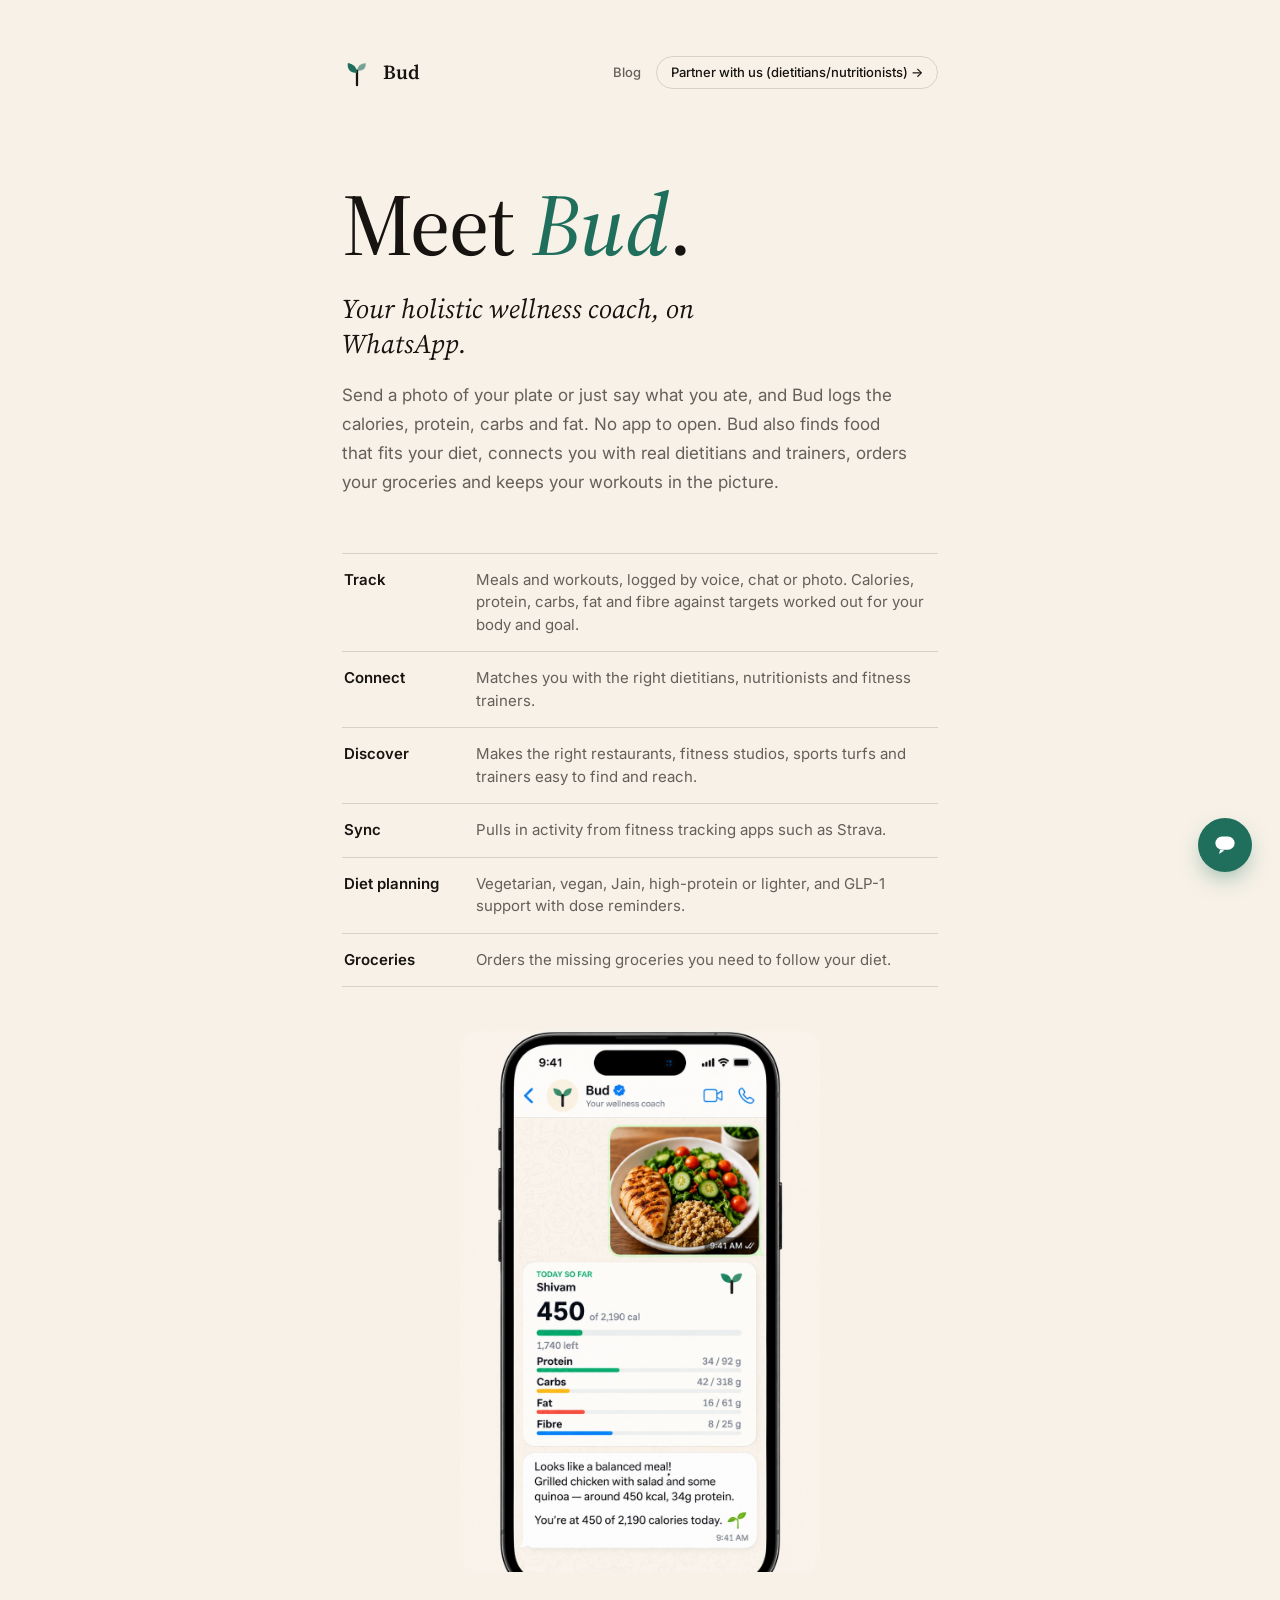
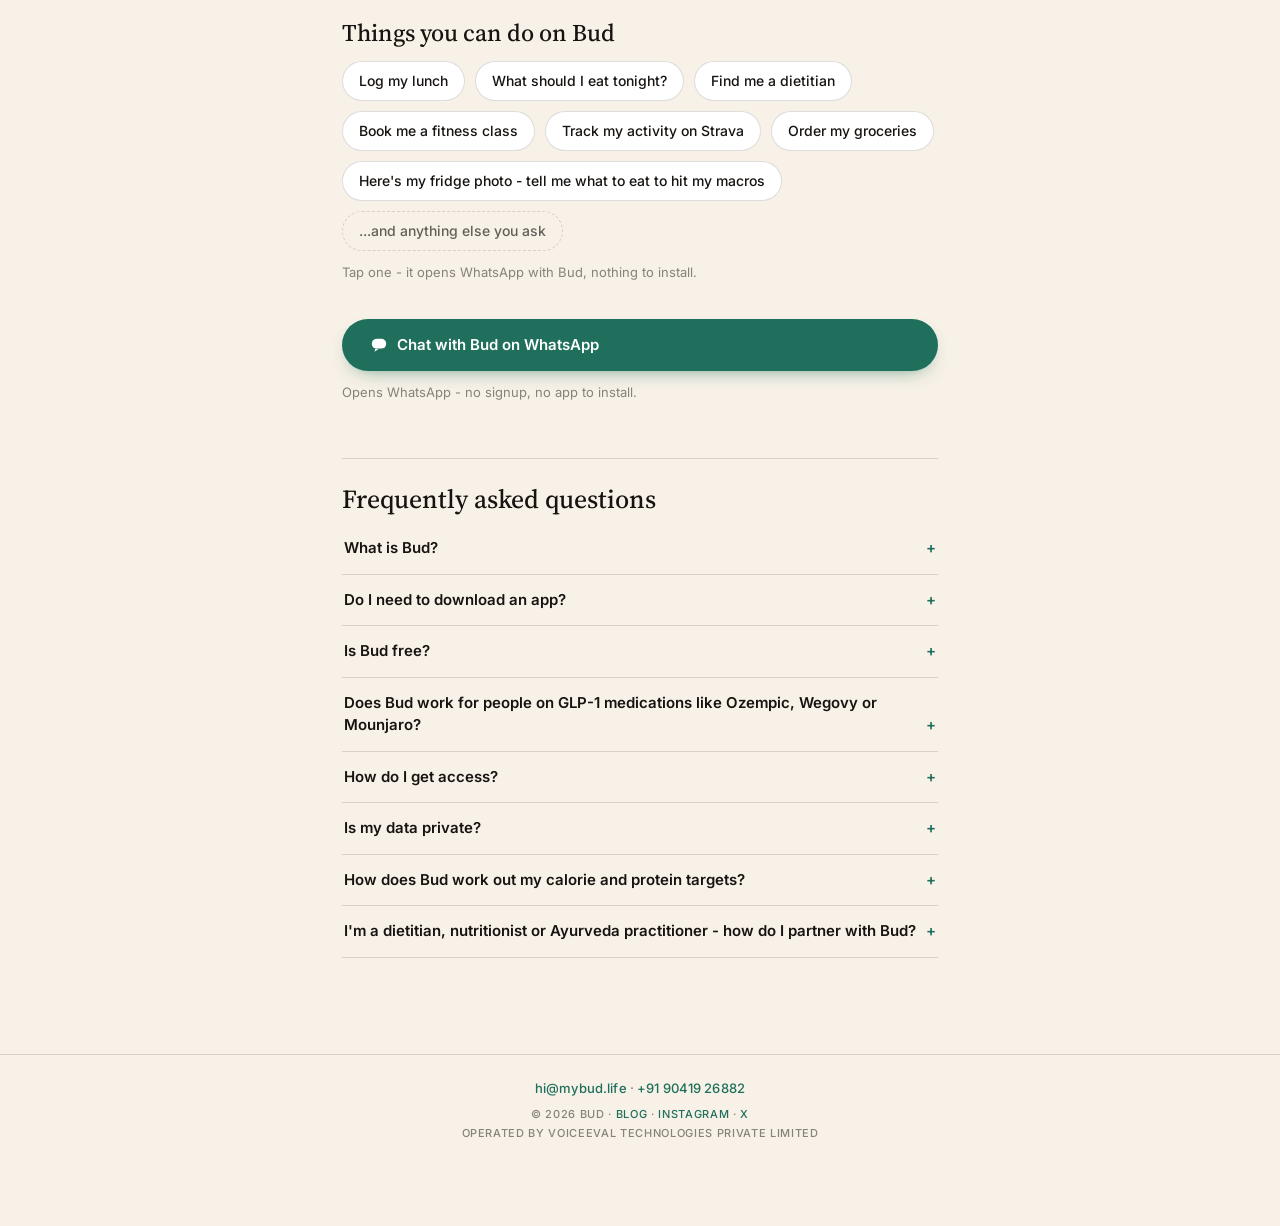
==== index.html @ 35e28332 "page: zoomed chat summary image (portrait, mobile-friendly), X link in footer Co-Authored-By: Claude" ====
<!DOCTYPE html>
<html lang="en">
<head>
<meta charset="UTF-8">
<meta name="viewport" content="width=device-width, initial-scale=1">
<meta name="robots" content="index, follow">
<title>Bud - Your holistic wellness coach on WhatsApp</title>
<meta name="description" content="Bud is a wellness coach on WhatsApp. Log meals and workouts by photo, voice or text, connect with dietitians and trainers, find healthy food and order groceries. No app to open.">
<meta name="keywords" content="nutrition tracking, diet planning, calorie counter, GLP-1, WhatsApp nutrition assistant, meal logging India, Ayurveda nutrition partner">
<link rel="canonical" href="https://mybud.life/">
<meta property="og:title" content="Bud - Your holistic wellness coach on WhatsApp">
<meta property="og:description" content="Track meals and workouts, connect with dietitians and trainers, find healthy food and order groceries - all on WhatsApp. Message Bud to start.">
<meta property="og:url" content="https://mybud.life/">
<meta property="og:site_name" content="Bud">
<meta property="og:type" content="website">
<meta property="og:locale" content="en_IN">
<meta name="twitter:card" content="summary">
<meta name="twitter:title" content="Bud - Your holistic wellness coach on WhatsApp">
<meta name="twitter:description" content="Track meals and workouts, connect with dietitians and trainers, find healthy food and order groceries - all on WhatsApp.">
<meta name="theme-color" content="#f7f1e7">
<link rel="icon" href="/favicon.svg" type="image/svg+xml">
<link rel="apple-touch-icon" href="/favicon.svg">
<link rel="preconnect" href="https://fonts.googleapis.com">
<link rel="preconnect" href="https://fonts.gstatic.com" crossorigin>
<link href="https://fonts.googleapis.com/css2?family=Source+Serif+4:ital,opsz,wght@0,8..60,300..700;1,8..60,300..700&family=Inter:wght@400;500;600&display=swap" rel="stylesheet">
<script type="application/ld+json">
{
  "@context": "https://schema.org",
  "@graph": [
    {
      "@type": "Organization",
      "@id": "https://mybud.life/#organization",
      "name": "Bud",
      "url": "https://mybud.life/",
      "logo": "https://mybud.life/favicon.svg",
      "description": "Bud is a holistic wellness coach on WhatsApp, operated by VoiceEval Technologies Private Limited.",
      "sameAs": ["https://www.instagram.com/mybud.life/", "https://x.com/MyBudLife"]
    },
    {
      "@type": "WebSite",
      "@id": "https://mybud.life/#website",
      "url": "https://mybud.life/",
      "name": "Bud",
      "description": "Bud is a wellness coach on WhatsApp. It tracks meals and workouts, connects you with dietitians and trainers, finds healthy food and orders groceries. No app to open.",
      "publisher": { "@id": "https://mybud.life/#organization" },
      "inLanguage": "en-IN"
    },
    {
      "@type": "Service",
      "name": "Bud nutrition tracking on WhatsApp",
      "provider": { "@id": "https://mybud.life/#organization" },
      "serviceType": "Nutrition tracking and diet planning",
      "areaServed": "IN",
      "availableChannel": {
        "@type": "ServiceChannel",
        "serviceUrl": "https://mybud.life/",
        "name": "WhatsApp"
      },
      "description": "Photo or text meal logging with calorie and protein tracking, diet-aware food suggestions, and GLP-1 program support, delivered entirely over WhatsApp."
    },
    {
      "@type": "FAQPage",
      "@id": "https://mybud.life/#faq",
      "mainEntity": [
        {
          "@type": "Question",
          "name": "What is Bud?",
          "acceptedAnswer": {
            "@type": "Answer",
            "text": "Bud is a holistic wellness coach you use entirely inside WhatsApp - no app to download. Send a photo of a meal or just say what you ate, and Bud logs the calories and protein, matches you with dietitians, nutritionists and fitness trainers, finds healthy food and fitness options near you, syncs your activity from Strava, and orders the groceries you need. It supports GLP-1 programs too."
          }
        },
        {
          "@type": "Question",
          "name": "Do I need to download an app?",
          "acceptedAnswer": {
            "@type": "Answer",
            "text": "No. Bud works entirely over WhatsApp - just message the number and that's it."
          }
        },
        {
          "@type": "Question",
          "name": "Is Bud free?",
          "acceptedAnswer": {
            "@type": "Answer",
            "text": "Bud is free to start with. Some features are part of Bud Plus, a paid monthly plan - Bud tells you the price in the chat before you pay anything, and you can cancel anytime."
          }
        },
        {
          "@type": "Question",
          "name": "Does Bud work for people on GLP-1 medications like Ozempic, Wegovy or Mounjaro?",
          "acceptedAnswer": {
            "@type": "Answer",
            "text": "Yes. Bud sizes food suggestions for a smaller appetite and can remind you when your next dose is due. It's not medical advice - talk to your doctor about your treatment."
          }
        },
        {
          "@type": "Question",
          "name": "How do I get access?",
          "acceptedAnswer": {
            "@type": "Answer",
            "text": "Just message Bud on WhatsApp - tap the button on this page, or go to wa.me/15672352765, and say hi. No signup needed."
          }
        },
        {
          "@type": "Question",
          "name": "Is my data private?",
          "acceptedAnswer": {
            "@type": "Answer",
            "text": "Yes - see our Privacy Policy at https://mybud.life/privacy for exactly what Bud collects, how it's used, and how to delete it at any time."
          }
        },
        {
          "@type": "Question",
          "name": "How does Bud work out my calorie and protein targets?",
          "acceptedAnswer": {
            "@type": "Answer",
            "text": "From your age, sex, height, weight, how active you are and your goal, using ICMR-NIN's 2020 method for Indians and WHO's limits for fat and fibre. The full method, every source and a calculator are at https://mybud.life/blog/calorie-calculator."
          }
        },
        {
          "@type": "Question",
          "name": "I'm a dietitian, nutritionist or Ayurveda practitioner - how do I partner with Bud?",
          "acceptedAnswer": {
            "@type": "Answer",
            "text": "Tap \"Partner with us\" at the top of this page and leave your email - we'll be in touch."
          }
        }
      ]
    }
  ]
}
</script>
<style>
  :root {
    --paper: #f7f1e7;
    --ink: #171310;
    --muted: rgba(23, 19, 16, 0.66);
    --faint: rgba(23, 19, 16, 0.5);
    --line: rgba(23, 19, 16, 0.14);
    --accent: #1f6f5c;
    --cream: #ece4d6;
  }

  * { box-sizing: border-box; }
  html { scroll-behavior: smooth; }
  body {
    margin: 0;
    min-height: 100vh;
    background: var(--paper);
    color: var(--ink);
    font-family: "Source Serif 4", Georgia, serif;
    -webkit-font-smoothing: antialiased;
    display: flex;
    flex-direction: column;
  }
  a { color: inherit; }

  .wrap {
    width: 100%;
    max-width: 660px;
    margin: 0 auto;
    padding: clamp(28px, 6vw, 56px) clamp(24px, 5vw, 32px);
    flex: 1;
    display: flex;
    flex-direction: column;
  }

  .top {
    display: flex;
    align-items: center;
    flex-wrap: wrap;
    gap: 11px;
    padding-bottom: clamp(44px, 10vw, 92px);
  }
  .mark { width: 30px; height: 30px; flex: 0 0 auto; }
  .brand { font-size: 20px; font-weight: 600; letter-spacing: 0.01em; }
  .top-partner {
    margin-left: auto;
    min-height: 0;
    padding: 7px 14px;
    border: 1px solid var(--line);
    border-radius: 100px;
    background: transparent;
    color: var(--ink);
    text-decoration: none;
    font: 500 13px/1.3 Inter, system-ui, sans-serif;
    white-space: nowrap;
    box-shadow: none;
    cursor: pointer;
  }
  .top-partner:hover { border-color: var(--accent); color: var(--accent); }
  .top-link {
    margin-left: auto;
    color: var(--muted);
    text-decoration: none;
    font: 500 13px/1.3 Inter, system-ui, sans-serif;
    white-space: nowrap;
  }
  .top-link:hover { color: var(--accent); }
  .top-link + .top-partner { margin-left: 4px; }

  h1 {
    margin: 0;
    font-size: clamp(52px, 11vw, 88px);
    line-height: 0.98;
    font-weight: 500;
    letter-spacing: -0.01em;
  }
  h1 em { color: var(--accent); font-style: italic; }

  .lead {
    max-width: 34ch;
    margin: 24px 0 0;
    font-size: clamp(21px, 3.4vw, 27px);
    line-height: 1.3;
    font-style: italic;
  }
  .copy {
    max-width: 52ch;
    margin: 20px 0 0;
    color: var(--muted);
    font: 400 17px/1.7 Inter, system-ui, sans-serif;
  }

  .rows {
    margin: clamp(38px, 7vw, 56px) 0 0;
    border-top: 1px solid var(--line);
  }
  .row {
    display: flex;
    gap: 16px;
    padding: 15px 2px;
    border-bottom: 1px solid var(--line);
    font: 400 15px/1.5 Inter, system-ui, sans-serif;
  }
  .row b { flex: 0 0 116px; font-weight: 600; }
  .row span { color: var(--muted); }

  form {
    margin: clamp(38px, 7vw, 52px) 0 0;
    display: flex;
    gap: 10px;
    flex-wrap: wrap;
  }
  input[type="email"] {
    flex: 1;
    min-width: 220px;
    min-height: 48px;
    padding: 12px 16px;
    border: 1px solid var(--line);
    border-radius: 6px;
    background: #fff;
    color: var(--ink);
    font: 400 15px/1 Inter, system-ui, sans-serif;
  }
  input[type="email"]:focus { outline: 2px solid var(--accent); outline-offset: 1px; }
  button {
    min-height: 48px;
    padding: 12px 22px;
    border: 0;
    border-radius: 6px;
    background: var(--accent);
    color: #fff;
    font: 600 15px/1 Inter, system-ui, sans-serif;
    cursor: pointer;
    box-shadow: 0 8px 20px -12px rgba(31, 111, 92, 0.85);
  }
  .ok {
    margin: clamp(38px, 7vw, 52px) 0 0;
    padding: 16px 18px;
    border: 1px solid var(--accent);
    border-radius: 6px;
    color: var(--accent);
    font: 500 15px/1.5 Inter, system-ui, sans-serif;
  }
  .error {
    margin: 14px 0 0;
    color: var(--faint);
    font: 400 13px/1.5 Inter, system-ui, sans-serif;
  }
  [hidden] { display: none !important; }

  .preview {
    margin: clamp(32px, 6vw, 44px) 0 0;
    display: flex;
    flex-direction: column;
    gap: 8px;
  }
  .bubble {
    max-width: 78%;
    padding: 10px 14px;
    border-radius: 16px;
    font: 400 14px/1.5 Inter, system-ui, sans-serif;
  }
  .bubble-me {
    align-self: flex-end;
    background: var(--accent);
    color: #fff;
    border-bottom-right-radius: 4px;
  }
  .bubble-bud {
    align-self: flex-start;
    background: var(--cream);
    color: var(--ink);
    border-bottom-left-radius: 4px;
  }

  .showcase { margin: clamp(32px, 6vw, 44px) 0 0; }
  .showcase img {
    display: block;
    width: 100%;
    max-width: 360px;
    height: auto;
    margin: 0 auto;
    border-radius: 16px;
  }
  .try { margin: clamp(32px, 6vw, 44px) 0 0; }
  .try h2 { margin: 0 0 12px; font-size: clamp(20px, 4vw, 24px); font-weight: 500; }
  .pills { display: flex; flex-wrap: wrap; gap: 10px; }
  .pill {
    display: inline-block;
    padding: 10px 16px;
    border: 1px solid var(--line);
    border-radius: 100px;
    background: #fff;
    color: var(--ink);
    text-decoration: none;
    font: 500 14px/1.3 Inter, system-ui, sans-serif;
  }
  .pill-more { background: transparent; border-style: dashed; color: var(--muted); }
  .pill:hover { border-color: var(--accent); color: var(--accent); }
  .try .hint { margin-top: 12px; }

  .cta {
    display: inline-flex;
    align-items: center;
    gap: 9px;
    margin: clamp(28px, 5vw, 36px) 0 0;
    min-height: 52px;
    padding: 14px 28px;
    border-radius: 100px;
    background: var(--accent);
    color: #fff;
    font: 600 15px/1.2 Inter, system-ui, sans-serif;
    text-decoration: none;
    box-shadow: 0 8px 20px -12px rgba(31, 111, 92, 0.85);
  }
  .cta-icon { width: 18px; height: 18px; flex: 0 0 auto; }
  .cta:hover { opacity: 0.92; }
  .hint {
    margin: 12px 0 0;
    color: var(--faint);
    font: 400 13px/1.5 Inter, system-ui, sans-serif;
  }

  .float-cta {
    position: fixed;
    right: clamp(16px, 4vw, 28px);
    bottom: clamp(16px, 4vw, 28px);
    width: 54px;
    height: 54px;
    display: flex;
    align-items: center;
    justify-content: center;
    border-radius: 50%;
    background: var(--accent);
    color: #fff;
    box-shadow: 0 10px 24px -8px rgba(31, 111, 92, 0.6);
    z-index: 10;
  }
  .float-cta svg { width: 24px; height: 24px; }
  .float-cta:hover { opacity: 0.92; }

  #partner-dialog {
    position: relative;
    width: calc(100% - 48px);
    max-width: 420px;
    margin: auto;
    border: none;
    border-radius: 10px;
    padding: 28px;
    background: var(--paper);
    color: var(--ink);
    box-shadow: 0 24px 60px -16px rgba(23, 19, 16, 0.35);
  }
  #partner-dialog::backdrop { background: rgba(23, 19, 16, 0.45); }
  #partner-dialog h2 {
    margin: 0 0 8px;
    font-size: clamp(22px, 5vw, 26px);
    font-weight: 500;
  }
  #partner-dialog p {
    margin: 0;
    color: var(--muted);
    font: 400 14px/1.6 Inter, system-ui, sans-serif;
  }
  #partner-dialog form { margin-top: 16px; }
  #partner-dialog .ok, #partner-dialog .error { margin-top: 14px; }
  .dialog-close {
    position: absolute;
    top: 14px;
    right: 14px;
    width: 28px;
    height: 28px;
    min-height: 0;
    padding: 0;
    border: none;
    background: transparent;
    box-shadow: none;
    color: var(--faint);
    font: 400 20px/1 Inter, system-ui, sans-serif;
    cursor: pointer;
  }
  .dialog-close:hover { color: var(--ink); }

  .faq {
    margin: clamp(38px, 7vw, 56px) 0 0;
    padding-top: 22px;
    border-top: 1px solid var(--line);
  }
  .faq h2 {
    margin: 0 0 6px;
    font-size: clamp(22px, 4vw, 26px);
    font-weight: 500;
  }
  .faq details {
    border-bottom: 1px solid var(--line);
    padding: 14px 2px;
  }
  .faq summary {
    cursor: pointer;
    font: 600 15px/1.5 Inter, system-ui, sans-serif;
    list-style: none;
  }
  .faq summary::-webkit-details-marker { display: none; }
  .faq summary::after { content: '+'; float: right; color: var(--accent); font-weight: 600; }
  .faq details[open] summary::after { content: '−'; }
  .faq p {
    margin: 10px 0 0;
    color: var(--muted);
    font: 400 15px/1.6 Inter, system-ui, sans-serif;
  }
  .faq a { color: var(--accent); font-weight: 600; text-decoration: none; }
  .faq a:hover { text-decoration: underline; }

  .spacer { flex: 1; min-height: 40px; }

  footer {
    border-top: 1px solid var(--line);
    padding: 22px clamp(24px, 5vw, 32px) 84px;
    color: var(--faint);
    font: 500 11px/1.7 Inter, system-ui, sans-serif;
    letter-spacing: 0.06em;
    text-transform: uppercase;
    text-align: center;
  }
  footer a { text-decoration: none; color: var(--accent); }
  footer .contact { text-transform: none; letter-spacing: 0.01em; font-size: 13px; margin-bottom: 6px; }
</style>
</head>
<body>
  <div class="wrap">
    <div class="top">
      <svg class="mark" viewBox="0 0 32 32" fill="none" xmlns="http://www.w3.org/2000/svg" role="img" aria-label="Bud">
        <path d="M16 30V14.5" stroke="#171310" stroke-width="2.4" stroke-linecap="round"/>
        <path d="M16 17c0-5.6-3.4-9.7-9.8-10.6C5.3 13 8.5 17 16 17Z" fill="#1f6f5c"/>
        <path d="M16 14.6c.6-4.7 3.8-8 9.4-8C25.4 13 22.1 14.6 16 14.6Z" fill="#1f6f5c" fill-opacity="0.6"/>
      </svg>
      <span class="brand">Bud</span>
      <a class="top-link" href="/blog">Blog</a>
      <button type="button" class="top-partner" id="partner-open">Partner with us (dietitians/nutritionists) →</button>
    </div>

    <h1>Meet <em>Bud</em>.</h1>
    <p class="lead">Your holistic wellness coach, on WhatsApp.</p>
    <p class="copy">
      Send a photo of your plate or just say what you ate, and Bud logs the calories,
      protein, carbs and fat. No app to open. Bud also finds food that fits your diet,
      connects you with real dietitians and trainers, orders your groceries and keeps
      your workouts in the picture.
    </p>

    <div class="rows">
      <div class="row"><b>Track</b><span>Meals and workouts, logged by voice, chat or photo. Calories, protein, carbs, fat and fibre against targets worked out for your body and goal.</span></div>
      <div class="row"><b>Connect</b><span>Matches you with the right dietitians, nutritionists and fitness trainers.</span></div>
      <div class="row"><b>Discover</b><span>Makes the right restaurants, fitness studios, sports turfs and trainers easy to find and reach.</span></div>
      <div class="row"><b>Sync</b><span>Pulls in activity from fitness tracking apps such as Strava.</span></div>
      <div class="row"><b>Diet planning</b><span>Vegetarian, vegan, Jain, high-protein or lighter, and GLP-1 support with dose reminders.</span></div>
      <div class="row"><b>Groceries</b><span>Orders the missing groceries you need to follow your diet.</span></div>
    </div>

    <div class="showcase">
      <img src="/img/bud-chat-summary.jpg" width="853" height="1280" alt="WhatsApp chat with Bud, your wellness coach: a photo of a grilled chicken salad is logged and a card shows today's calories, protein, carbs, fat and fibre" loading="lazy">
    </div>

    <div class="try">
      <h2>Things you can do on Bud</h2>
      <div class="pills">
        <a class="pill" href="https://wa.me/+15672352765?text=hi">Log my lunch</a>
        <a class="pill" href="https://wa.me/+15672352765?text=hi">What should I eat tonight?</a>
        <a class="pill" href="https://wa.me/+15672352765?text=hi">Find me a dietitian</a>
        <a class="pill" href="https://wa.me/+15672352765?text=hi">Book me a fitness class</a>
        <a class="pill" href="https://wa.me/+15672352765?text=hi">Track my activity on Strava</a>
        <a class="pill" href="https://wa.me/+15672352765?text=hi">Order my groceries</a>
        <a class="pill" href="https://wa.me/+15672352765?text=hi">Here's my fridge photo - tell me what to eat to hit my macros</a>
        <span class="pill pill-more">...and anything else you ask</span>
      </div>
      <p class="hint">Tap one - it opens WhatsApp with Bud, nothing to install.</p>
    </div>

    <a class="cta" href="https://wa.me/+15672352765?text=hi">
      <svg class="cta-icon" viewBox="0 0 20 20" fill="currentColor" xmlns="http://www.w3.org/2000/svg" aria-hidden="true">
        <rect x="2" y="3" width="16" height="11" rx="5.5"/>
        <path d="M6 14 L5 17.5 L9.5 14.5 Z"/>
      </svg>
      Chat with Bud on WhatsApp
    </a>
    <p class="hint">Opens WhatsApp - no signup, no app to install.</p>

    <div class="faq">
      <h2>Frequently asked questions</h2>
      <details>
        <summary>What is Bud?</summary>
        <p>Bud is a holistic wellness coach you use entirely inside WhatsApp - no app to download. Send a photo of a meal or just say what you ate, and Bud logs the calories and protein, matches you with dietitians, nutritionists and fitness trainers, finds healthy food and fitness options near you, syncs your activity from Strava, and orders the groceries you need. It supports GLP-1 programs too.</p>
      </details>
      <details>
        <summary>Do I need to download an app?</summary>
        <p>No. Bud works entirely over WhatsApp - just message the number and that's it.</p>
      </details>
      <details>
        <summary>Is Bud free?</summary>
        <p>Bud is free to start with. Some features are part of Bud Plus, a paid monthly plan - Bud tells you the price in the chat before you pay anything, and you can cancel anytime.</p>
      </details>
      <details>
        <summary>Does Bud work for people on GLP-1 medications like Ozempic, Wegovy or Mounjaro?</summary>
        <p>Yes. Bud sizes food suggestions for a smaller appetite and can remind you when your next dose is due. It's not medical advice - talk to your doctor about your treatment.</p>
      </details>
      <details>
        <summary>How do I get access?</summary>
        <p>Just message Bud on WhatsApp - tap the button on this page, or go to wa.me/15672352765, and say hi. No signup needed.</p>
      </details>
      <details>
        <summary>Is my data private?</summary>
        <p>Yes - see our <a href="/privacy">Privacy Policy</a> for exactly what Bud collects, how it's used, and how to delete it at any time.</p>
      </details>
      <details>
        <summary>How does Bud work out my calorie and protein targets?</summary>
        <p>From your age, sex, height, weight, how active you are and your goal, using ICMR-NIN's 2020 method for Indians and WHO's limits for fat and fibre. The <a href="/blog/calorie-calculator">full method, every source and a calculator</a> are on our blog.</p>
      </details>
      <details>
        <summary>I'm a dietitian, nutritionist or Ayurveda practitioner - how do I partner with Bud?</summary>
        <p>Tap "Partner with us" at the top of this page and leave your email - we'll be in touch.</p>
      </details>
    </div>

    <div class="spacer"></div>
  </div>

  <dialog id="partner-dialog">
    <button type="button" class="dialog-close" aria-label="Close">×</button>
    <h2>Partner with Bud</h2>
    <p>Dietitians, nutritionists and Ayurveda practitioners - leave your email and we'll be in touch.</p>
    <form id="partner-form" novalidate>
      <input type="email" id="partner-email" name="email" required autocomplete="email" placeholder="you@example.com" aria-label="Email address">
      <button type="submit">Show interest</button>
    </form>
    <div class="ok" id="partner-ok" hidden>Thank you for showing interest - we'll be in touch.</div>
    <p class="error" id="partner-error" hidden>Something went wrong - try again in a moment.</p>
  </dialog>

  <a class="float-cta" href="https://wa.me/+15672352765?text=hi" aria-label="Chat with Bud on WhatsApp">
    <svg viewBox="0 0 20 20" fill="currentColor" xmlns="http://www.w3.org/2000/svg" aria-hidden="true">
      <rect x="2" y="3" width="16" height="11" rx="5.5"/>
      <path d="M6 14 L5 17.5 L9.5 14.5 Z"/>
    </svg>
  </a>

  <footer>
    <div class="contact"><a href="mailto:hi@mybud.life">hi@mybud.life</a> · <a href="tel:+919041926882">+91 90419 26882</a></div>
    <div>© 2026 Bud · <a href="/blog">Blog</a> · <a href="https://www.instagram.com/mybud.life/">Instagram</a> · <a href="https://x.com/MyBudLife">X</a></div>
    <div>Operated by VoiceEval Technologies Private Limited</div>
  </footer>

<script>
  function wireEmailForm(formId, okId, errorId, endpoint) {
    var form = document.getElementById(formId);
    var email = form.querySelector('input[type="email"]');
    var button = form.querySelector('button');
    var ok = document.getElementById(okId);
    var error = document.getElementById(errorId);
    var sending = 'Sending…';
    var idle = button.textContent;

    form.addEventListener('submit', function (ev) {
      ev.preventDefault();
      if (!email.checkValidity()) { email.reportValidity(); return; }
      error.hidden = true;
      button.disabled = true;
      button.textContent = sending;
      fetch(endpoint, {
        method: 'POST',
        headers: { 'Content-Type': 'application/json' },
        body: JSON.stringify({ email: email.value })
      }).then(function (res) {
        if (!res.ok) throw new Error('request failed');
        form.hidden = true;
        ok.hidden = false;
      }).catch(function () {
        button.disabled = false;
        button.textContent = idle;
        error.hidden = false;
      });
    });
  }

  wireEmailForm('partner-form', 'partner-ok', 'partner-error', 'https://api.mybud.life/partner-interest');

  (function () {
    var dialog = document.getElementById('partner-dialog');
    var form = document.getElementById('partner-form');
    var button = form.querySelector('button');
    var idleLabel = button.textContent;
    document.getElementById('partner-open').addEventListener('click', function () {
      form.hidden = false;
      document.getElementById('partner-ok').hidden = true;
      document.getElementById('partner-error').hidden = true;
      button.disabled = false;
      button.textContent = idleLabel;
      form.reset();
      dialog.showModal();
    });
    dialog.querySelector('.dialog-close').addEventListener('click', function () {
      dialog.close();
    });
    dialog.addEventListener('click', function (ev) {
      if (ev.target === dialog) dialog.close();
    });
  })();
</script>
</body>
</html>
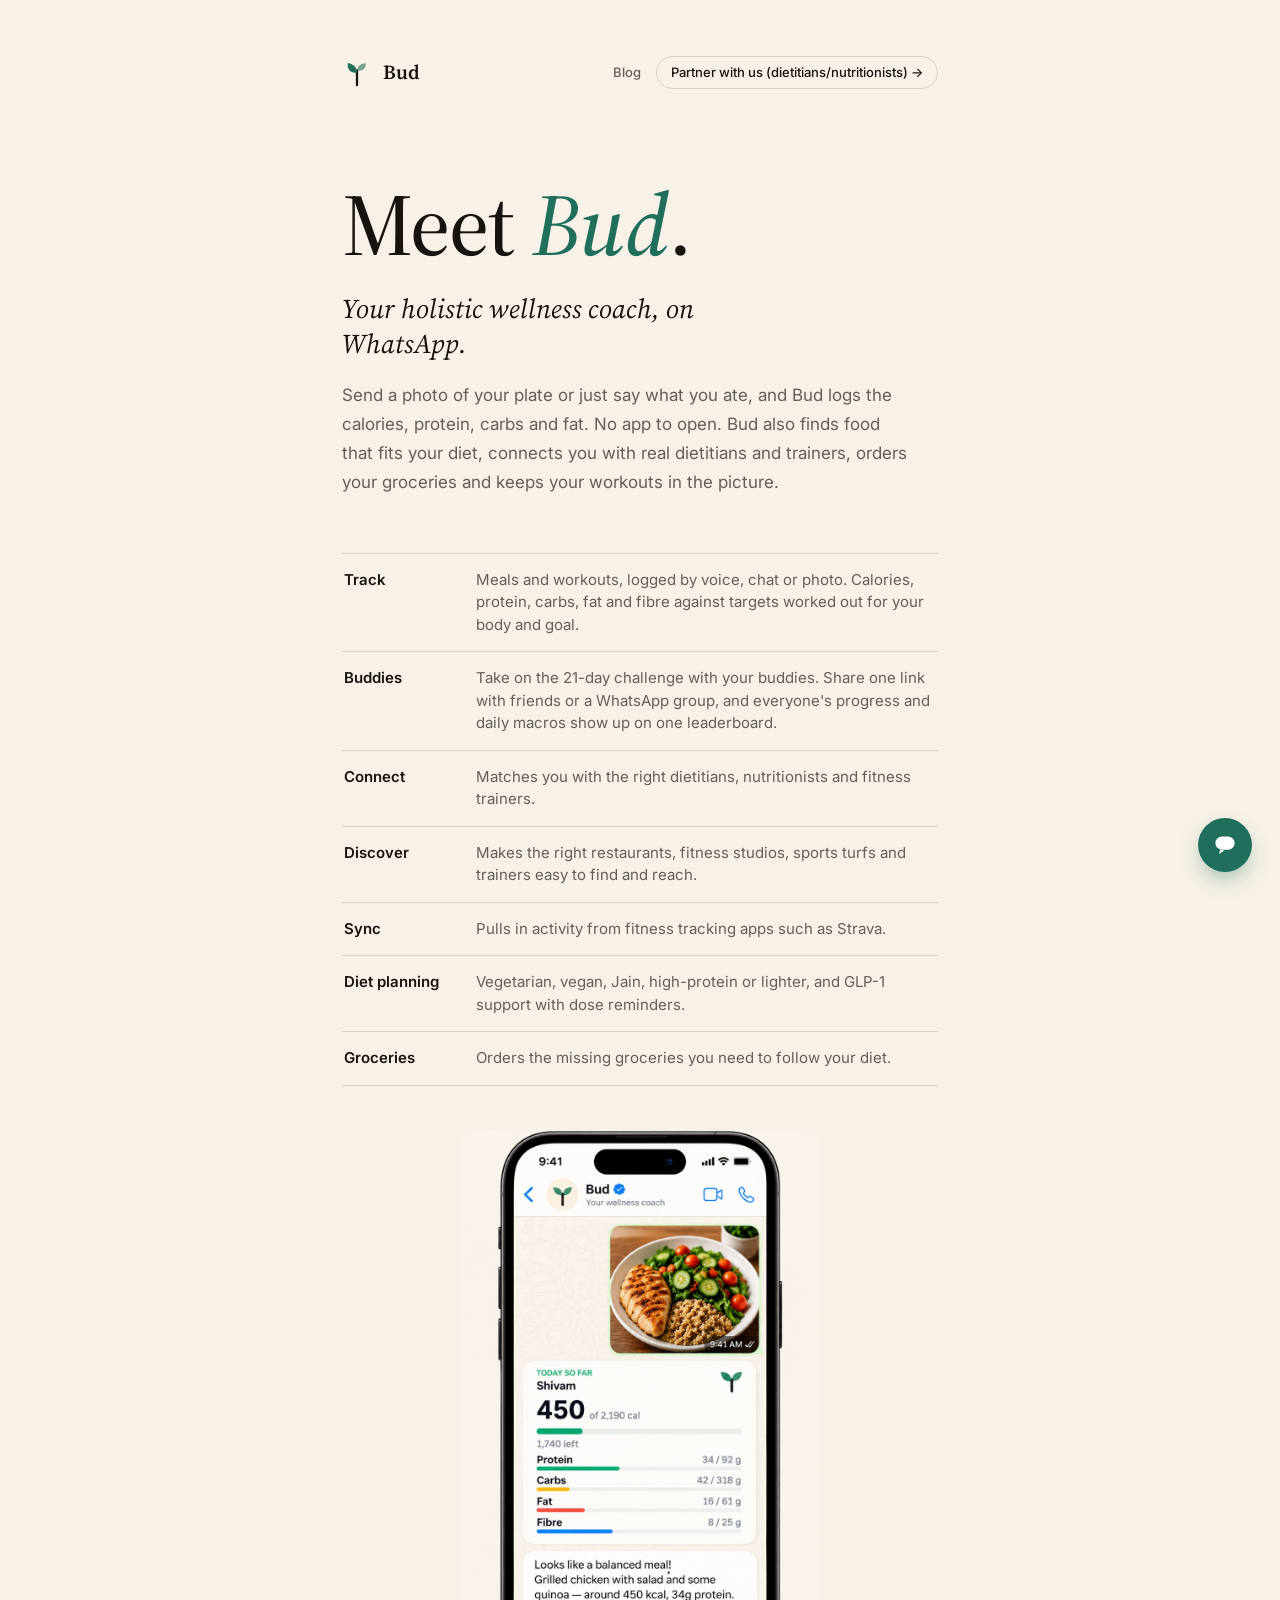
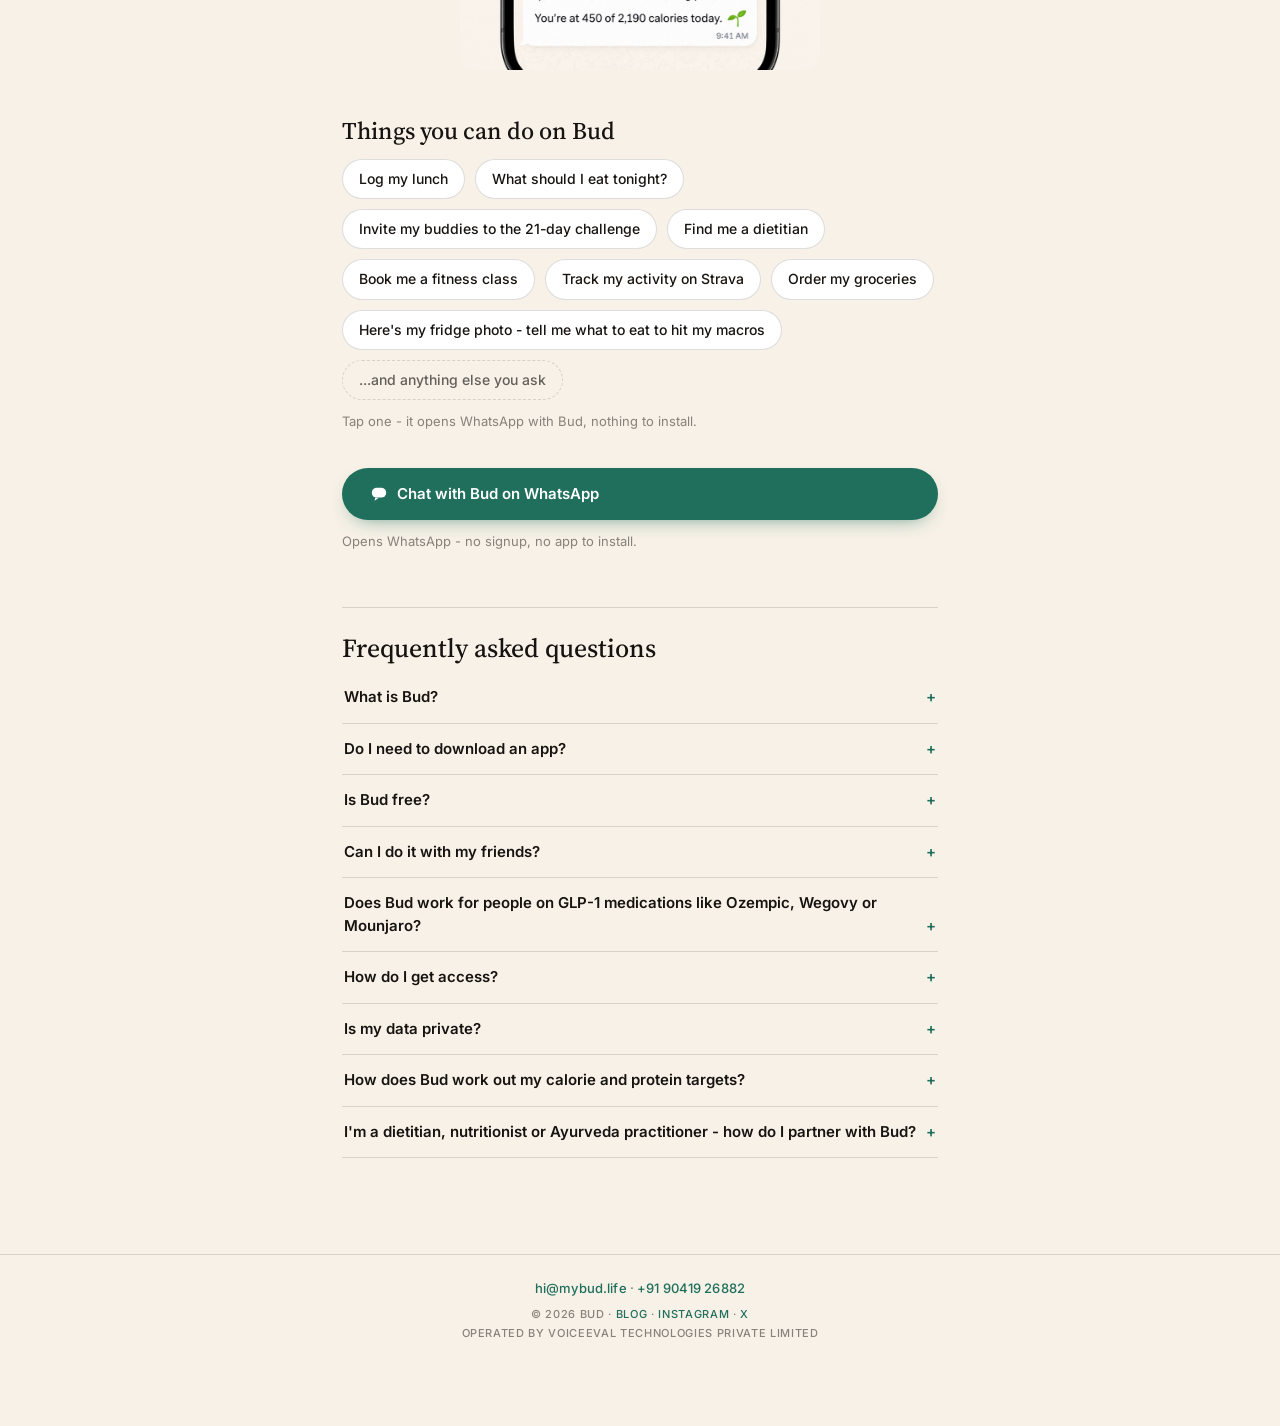
==== commit 5ece10b1: "home: the 21-day challenge with buddies - a Buddies row, an "Invite my buddies" button and a "Can I " ====
--- a/index.html
+++ b/index.html
@@ -483,6 +483,7 @@
 
     <div class="rows">
       <div class="row"><b>Track</b><span>Meals and workouts, logged by voice, chat or photo. Calories, protein, carbs, fat and fibre against targets worked out for your body and goal.</span></div>
+      <div class="row"><b>Buddies</b><span>Take on the 21-day challenge with your buddies. Share one link with friends or a WhatsApp group, and everyone's progress and daily macros show up on one leaderboard.</span></div>
       <div class="row"><b>Connect</b><span>Matches you with the right dietitians, nutritionists and fitness trainers.</span></div>
       <div class="row"><b>Discover</b><span>Makes the right restaurants, fitness studios, sports turfs and trainers easy to find and reach.</span></div>
       <div class="row"><b>Sync</b><span>Pulls in activity from fitness tracking apps such as Strava.</span></div>
@@ -497,19 +498,20 @@
     <div class="try">
       <h2>Things you can do on Bud</h2>
       <div class="pills">
-        <a class="pill" href="https://wa.me/+15672352765?text=hi">Log my lunch</a>
-        <a class="pill" href="https://wa.me/+15672352765?text=hi">What should I eat tonight?</a>
-        <a class="pill" href="https://wa.me/+15672352765?text=hi">Find me a dietitian</a>
-        <a class="pill" href="https://wa.me/+15672352765?text=hi">Book me a fitness class</a>
-        <a class="pill" href="https://wa.me/+15672352765?text=hi">Track my activity on Strava</a>
-        <a class="pill" href="https://wa.me/+15672352765?text=hi">Order my groceries</a>
-        <a class="pill" href="https://wa.me/+15672352765?text=hi">Here's my fridge photo - tell me what to eat to hit my macros</a>
+        <a class="pill" href="https://wa.me/+15672352765?text=Hi%20bud%2C%20lets%20get%20started%21">Log my lunch</a>
+        <a class="pill" href="https://wa.me/+15672352765?text=Hi%20bud%2C%20lets%20get%20started%21">What should I eat tonight?</a>
+        <a class="pill" href="https://wa.me/+15672352765?text=Hi%20bud%2C%20lets%20get%20started%21">Invite my buddies to the 21-day challenge</a>
+        <a class="pill" href="https://wa.me/+15672352765?text=Hi%20bud%2C%20lets%20get%20started%21">Find me a dietitian</a>
+        <a class="pill" href="https://wa.me/+15672352765?text=Hi%20bud%2C%20lets%20get%20started%21">Book me a fitness class</a>
+        <a class="pill" href="https://wa.me/+15672352765?text=Hi%20bud%2C%20lets%20get%20started%21">Track my activity on Strava</a>
+        <a class="pill" href="https://wa.me/+15672352765?text=Hi%20bud%2C%20lets%20get%20started%21">Order my groceries</a>
+        <a class="pill" href="https://wa.me/+15672352765?text=Hi%20bud%2C%20lets%20get%20started%21">Here's my fridge photo - tell me what to eat to hit my macros</a>
         <span class="pill pill-more">...and anything else you ask</span>
       </div>
       <p class="hint">Tap one - it opens WhatsApp with Bud, nothing to install.</p>
     </div>
 
-    <a class="cta" href="https://wa.me/+15672352765?text=hi">
+    <a class="cta" href="https://wa.me/+15672352765?text=Hi%20bud%2C%20lets%20get%20started%21">
       <svg class="cta-icon" viewBox="0 0 20 20" fill="currentColor" xmlns="http://www.w3.org/2000/svg" aria-hidden="true">
         <rect x="2" y="3" width="16" height="11" rx="5.5"/>
         <path d="M6 14 L5 17.5 L9.5 14.5 Z"/>
@@ -531,6 +533,10 @@
       <details>
         <summary>Is Bud free?</summary>
         <p>Bud is free to start with. Some features are part of Bud Plus, a paid monthly plan - Bud tells you the price in the chat before you pay anything, and you can cancel anytime.</p>
+      </details>
+      <details>
+        <summary>Can I do it with my friends?</summary>
+        <p>Yes. Ask Bud to "invite buddies" and it gives you a link to forward to friends or share in a WhatsApp group. Everyone who joins does Bud's 21-day challenge with you - log one meal a day on any 21 of 30 days - and you all see each other's progress, daily calories and protein on one leaderboard. Never what anyone ate, their weight or their phone number.</p>
       </details>
       <details>
         <summary>Does Bud work for people on GLP-1 medications like Ozempic, Wegovy or Mounjaro?</summary>
@@ -569,7 +575,7 @@
     <p class="error" id="partner-error" hidden>Something went wrong - try again in a moment.</p>
   </dialog>
 
-  <a class="float-cta" href="https://wa.me/+15672352765?text=hi" aria-label="Chat with Bud on WhatsApp">
+  <a class="float-cta" href="https://wa.me/+15672352765?text=Hi%20bud%2C%20lets%20get%20started%21" aria-label="Chat with Bud on WhatsApp">
     <svg viewBox="0 0 20 20" fill="currentColor" xmlns="http://www.w3.org/2000/svg" aria-hidden="true">
       <rect x="2" y="3" width="16" height="11" rx="5.5"/>
       <path d="M6 14 L5 17.5 L9.5 14.5 Z"/>
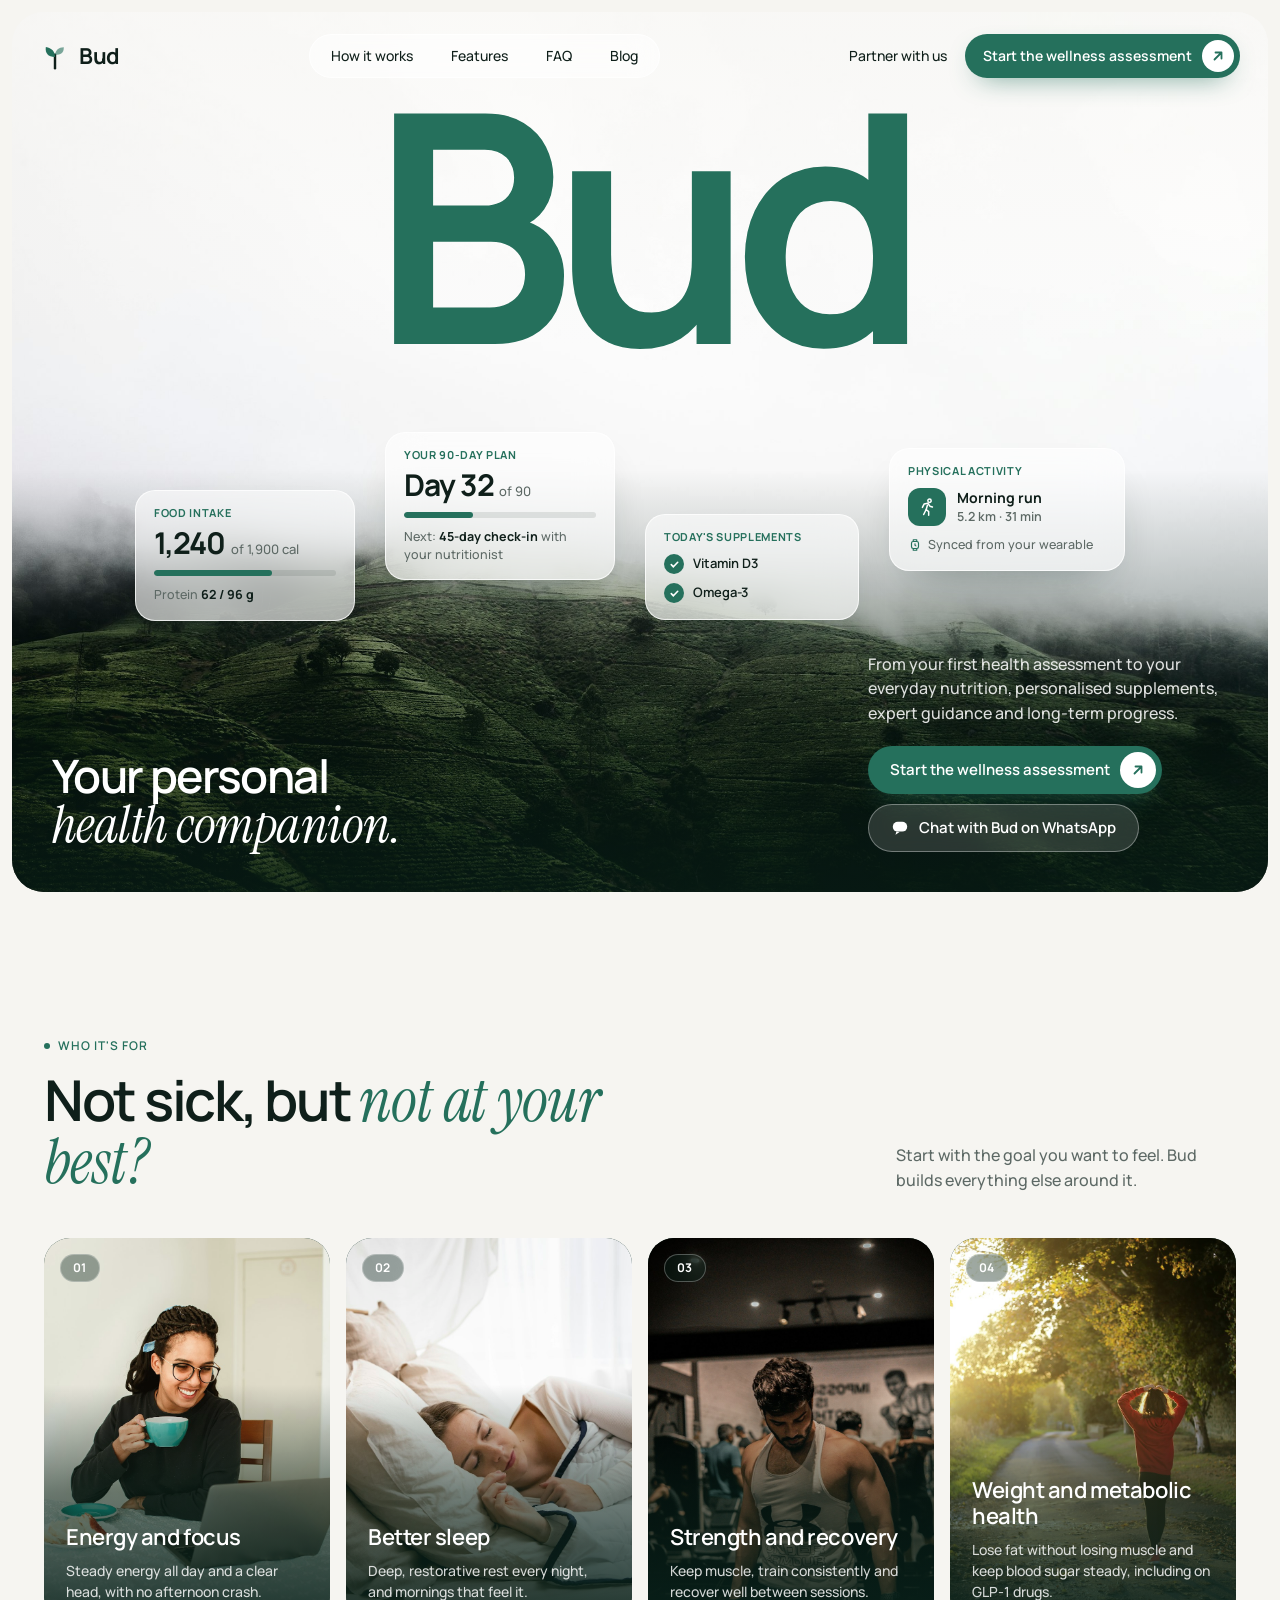
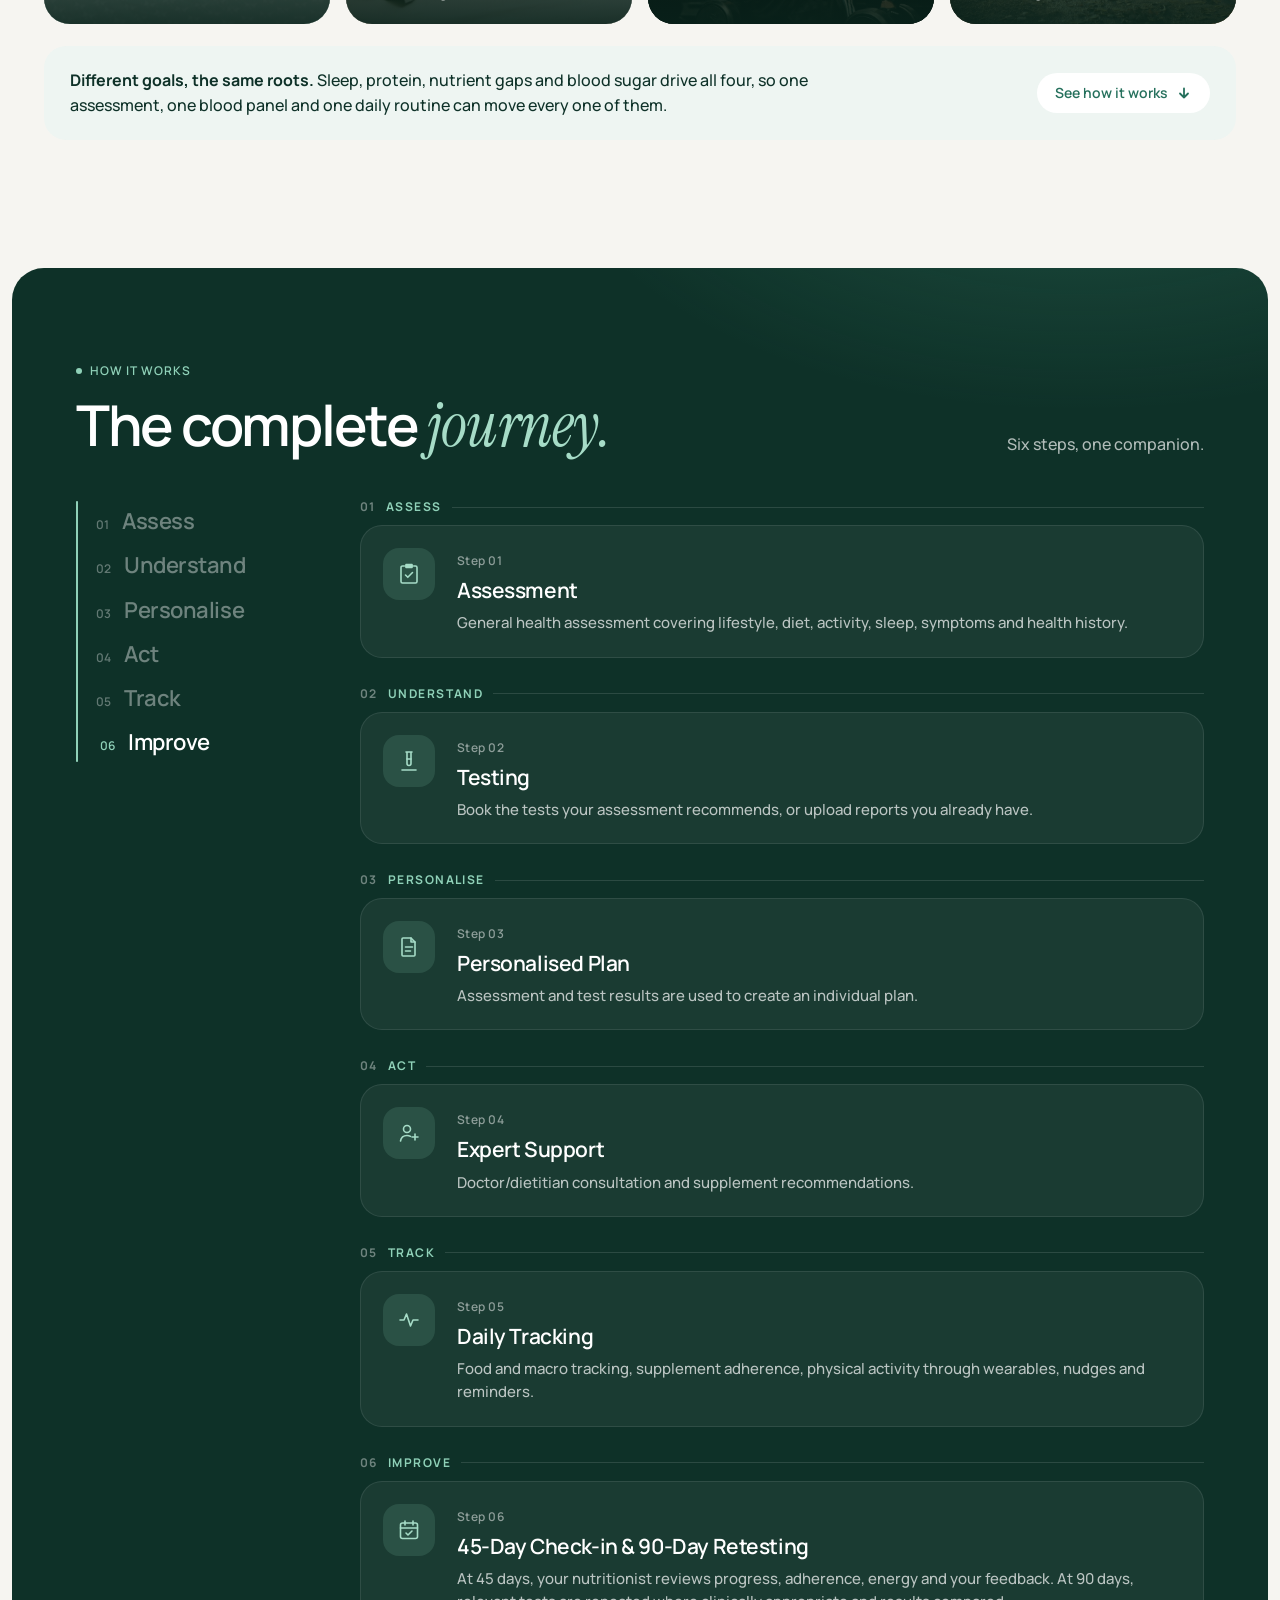
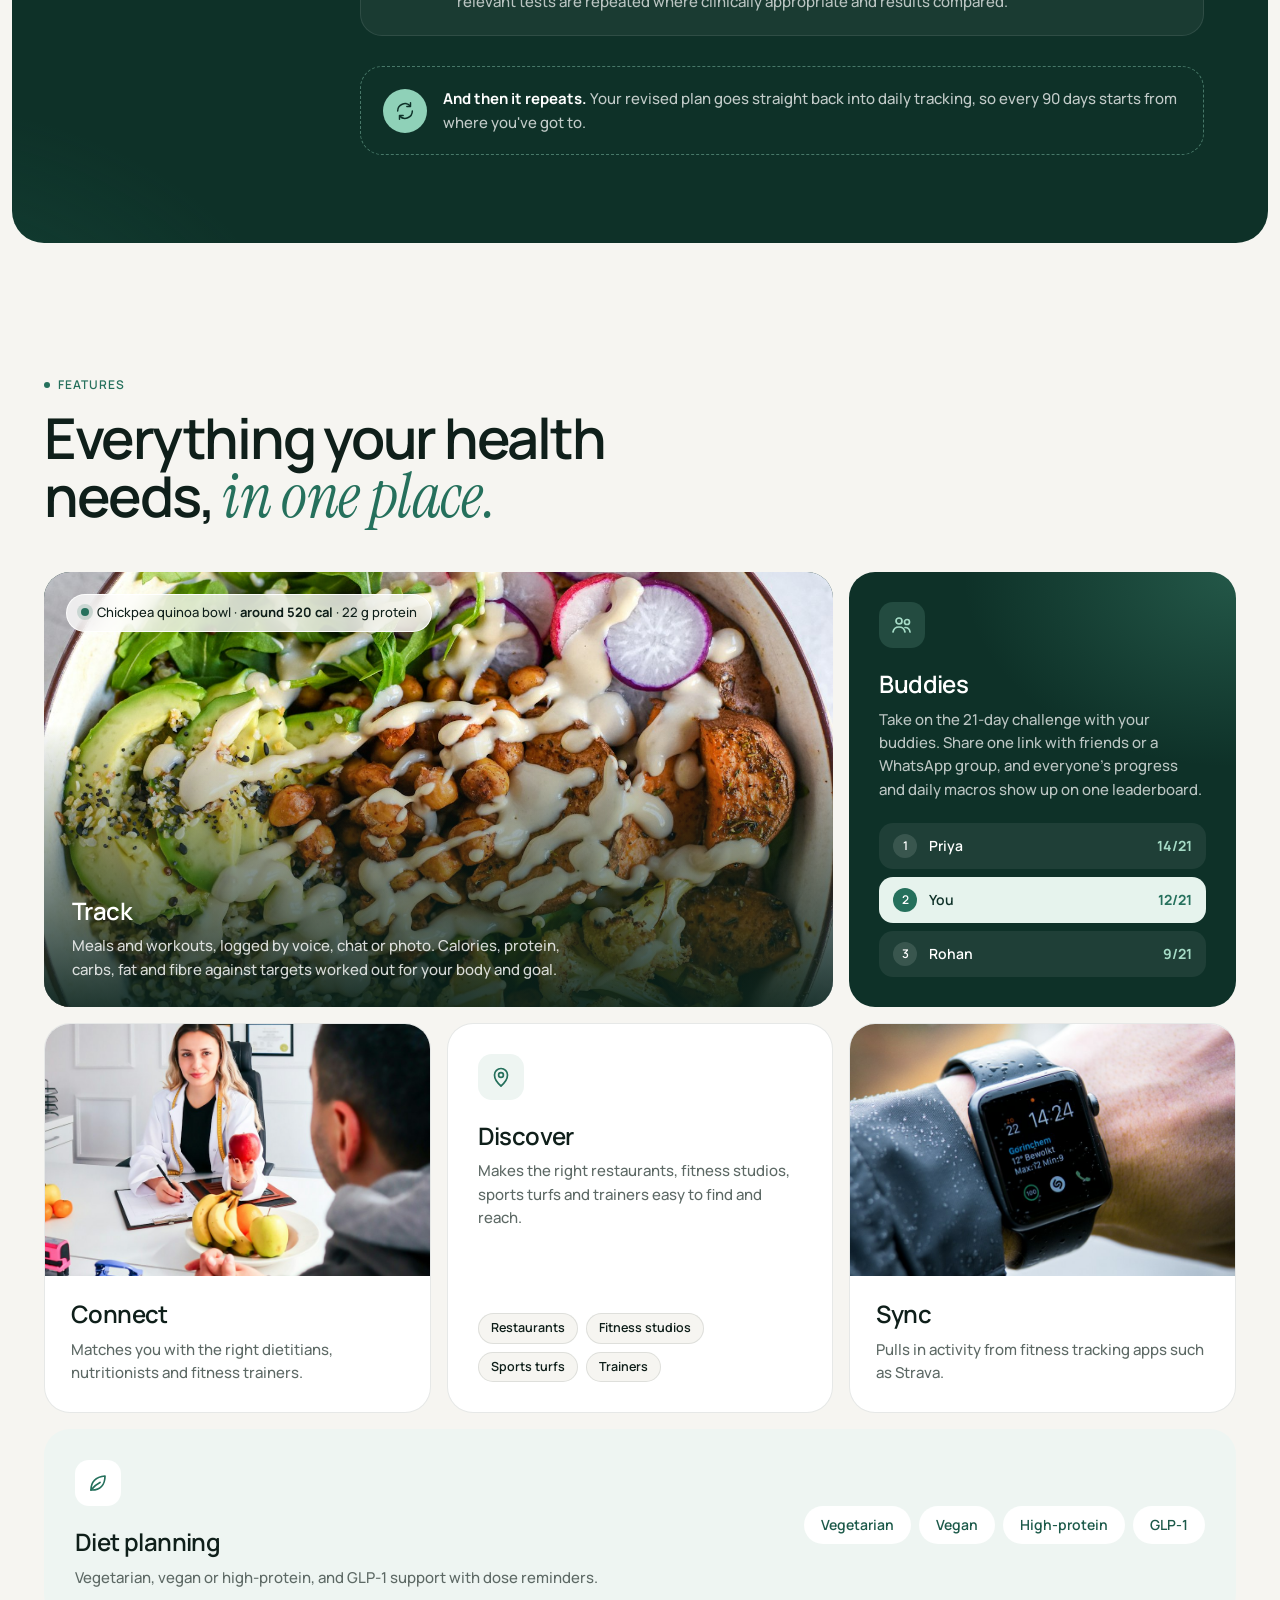
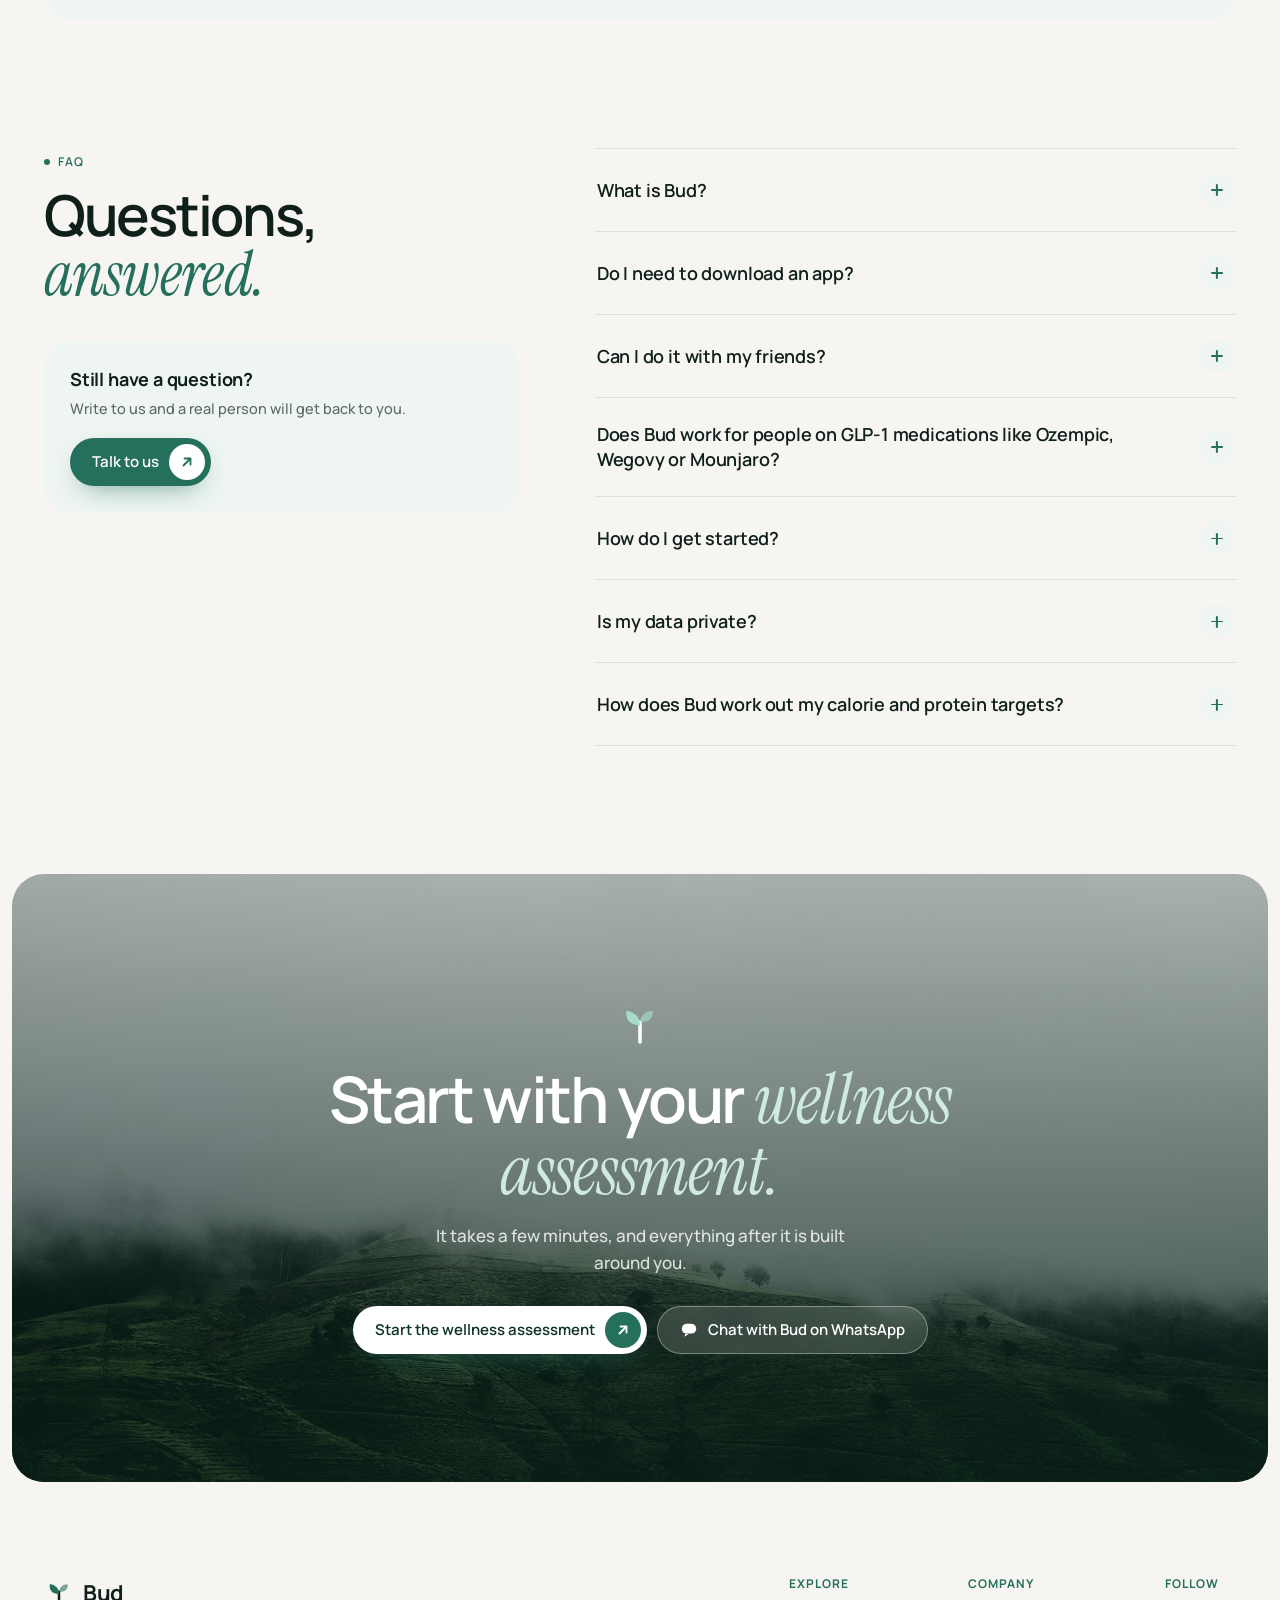
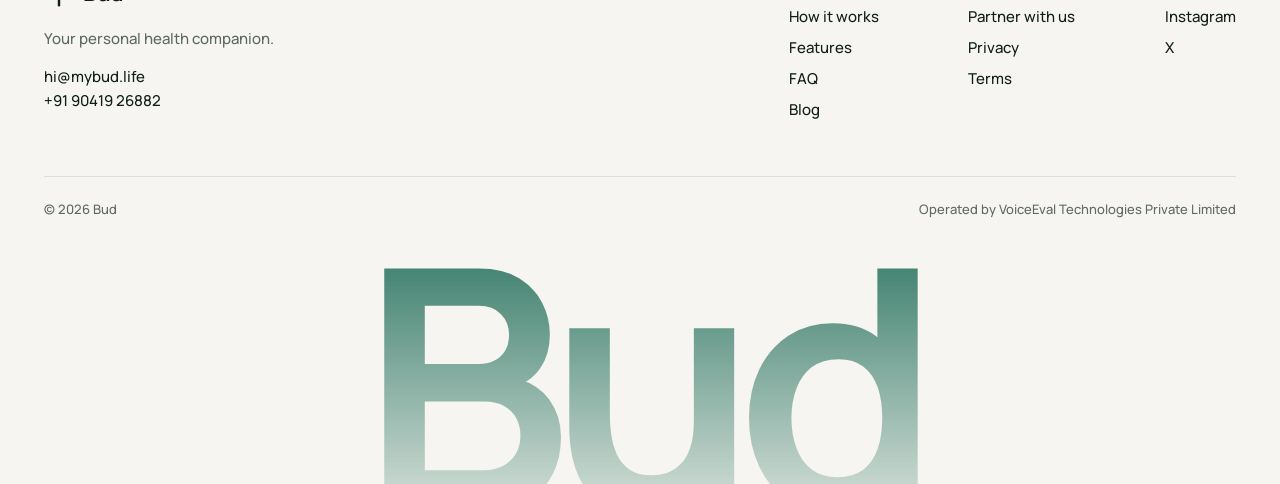
==== commit 1896f269: "home: premium redesign as a personal health companion, and the health assessment at /assessment The " ====
--- a/index.html
+++ b/index.html
@@ -4,25 +4,34 @@
 <meta charset="UTF-8">
 <meta name="viewport" content="width=device-width, initial-scale=1">
 <meta name="robots" content="index, follow">
-<title>Bud - Your holistic wellness coach on WhatsApp</title>
-<meta name="description" content="Bud is a wellness coach on WhatsApp. Log meals and workouts by photo, voice or text, connect with dietitians and trainers, find healthy food and order groceries. No app to open.">
-<meta name="keywords" content="nutrition tracking, diet planning, calorie counter, GLP-1, WhatsApp nutrition assistant, meal logging India, Ayurveda nutrition partner">
+<title>Bud - Your personal health companion</title>
+<meta name="description" content="Bud is your personal health companion: from your first health assessment to everyday nutrition, personalised supplements, expert guidance and long-term progress.">
+<meta name="keywords" content="personal health companion, health assessment, nutrition tracking, diet planning, calorie counter, supplements, dietitian, GLP-1, WhatsApp health assistant, India">
 <link rel="canonical" href="https://mybud.life/">
-<meta property="og:title" content="Bud - Your holistic wellness coach on WhatsApp">
-<meta property="og:description" content="Track meals and workouts, connect with dietitians and trainers, find healthy food and order groceries - all on WhatsApp. Message Bud to start.">
+<meta property="og:title" content="Bud - Your personal health companion">
+<meta property="og:description" content="From your first health assessment to your everyday nutrition, personalised supplements, expert guidance and long-term progress.">
 <meta property="og:url" content="https://mybud.life/">
 <meta property="og:site_name" content="Bud">
 <meta property="og:type" content="website">
 <meta property="og:locale" content="en_IN">
 <meta name="twitter:card" content="summary">
-<meta name="twitter:title" content="Bud - Your holistic wellness coach on WhatsApp">
-<meta name="twitter:description" content="Track meals and workouts, connect with dietitians and trainers, find healthy food and order groceries - all on WhatsApp.">
-<meta name="theme-color" content="#f7f1e7">
+<meta name="twitter:title" content="Bud - Your personal health companion">
+<meta name="twitter:description" content="From your first health assessment to your everyday nutrition, personalised supplements, expert guidance and long-term progress.">
+<meta name="theme-color" content="#f6f5f1">
 <link rel="icon" href="/favicon.svg" type="image/svg+xml">
 <link rel="apple-touch-icon" href="/favicon.svg">
+<link rel="preload" as="image" href="/img/hero-misty-hills.jpg">
 <link rel="preconnect" href="https://fonts.googleapis.com">
 <link rel="preconnect" href="https://fonts.gstatic.com" crossorigin>
-<link href="https://fonts.googleapis.com/css2?family=Source+Serif+4:ital,opsz,wght@0,8..60,300..700;1,8..60,300..700&family=Inter:wght@400;500;600&display=swap" rel="stylesheet">
+<link href="https://fonts.googleapis.com/css2?family=Manrope:wght@400;500;600;700;800&family=Instrument+Serif:ital@0;1&display=swap" rel="stylesheet">
+<!--
+  Photos: free under the Unsplash licence.
+  img/hero-misty-hills.jpg  https://unsplash.com/photos/green-grass-covered-mountain-with-fog-0iCcTwyQX7U
+  img/goal-energy.jpg       https://unsplash.com/photos/photo-1628645383220-0e7f57a0b267
+  img/goal-sleep.jpg        https://unsplash.com/photos/photo-1686828752370-c0398d724e82
+  img/goal-strength.jpg     https://unsplash.com/photos/photo-1744551154623-4b5336e95c28
+  img/goal-weight.jpg       https://unsplash.com/photos/photo-1477332552946-cfb384aeaf1c
+-->
 <script type="application/ld+json">
 {
   "@context": "https://schema.org",
@@ -33,30 +42,37 @@
       "name": "Bud",
       "url": "https://mybud.life/",
       "logo": "https://mybud.life/favicon.svg",
-      "description": "Bud is a holistic wellness coach on WhatsApp, operated by VoiceEval Technologies Private Limited.",
-      "sameAs": ["https://www.instagram.com/mybud.life/", "https://x.com/MyBudLife"]
+      "description": "Bud is a personal health companion, operated by VoiceEval Technologies Private Limited.",
+      "sameAs": [
+        "https://www.instagram.com/mybud.life/",
+        "https://x.com/MyBudLife"
+      ]
     },
     {
       "@type": "WebSite",
       "@id": "https://mybud.life/#website",
       "url": "https://mybud.life/",
       "name": "Bud",
-      "description": "Bud is a wellness coach on WhatsApp. It tracks meals and workouts, connects you with dietitians and trainers, finds healthy food and orders groceries. No app to open.",
-      "publisher": { "@id": "https://mybud.life/#organization" },
+      "description": "Bud is your personal health companion: from your first health assessment to everyday nutrition, personalised supplements, expert guidance and long-term progress.",
+      "publisher": {
+        "@id": "https://mybud.life/#organization"
+      },
       "inLanguage": "en-IN"
     },
     {
       "@type": "Service",
-      "name": "Bud nutrition tracking on WhatsApp",
-      "provider": { "@id": "https://mybud.life/#organization" },
-      "serviceType": "Nutrition tracking and diet planning",
+      "name": "Bud personal health companion",
+      "provider": {
+        "@id": "https://mybud.life/#organization"
+      },
+      "serviceType": "Personal health and nutrition guidance",
       "areaServed": "IN",
       "availableChannel": {
         "@type": "ServiceChannel",
         "serviceUrl": "https://mybud.life/",
         "name": "WhatsApp"
       },
-      "description": "Photo or text meal logging with calorie and protein tracking, diet-aware food suggestions, and GLP-1 program support, delivered entirely over WhatsApp."
+      "description": "A health assessment, a personalised nutrition and wellness plan, guidance from doctors and dietitians, and daily tracking of food, supplements and physical activity, with regular progress check-ins."
     },
     {
       "@type": "FAQPage",
@@ -67,7 +83,7 @@
           "name": "What is Bud?",
           "acceptedAnswer": {
             "@type": "Answer",
-            "text": "Bud is a holistic wellness coach you use entirely inside WhatsApp - no app to download. Send a photo of a meal or just say what you ate, and Bud logs the calories and protein, matches you with dietitians, nutritionists and fitness trainers, finds healthy food and fitness options near you, syncs your activity from Strava, and orders the groceries you need. It supports GLP-1 programs too."
+            "text": "Bud is your personal health companion. It starts with a health assessment, turns your assessment and test results into a personal nutrition and wellness plan, and connects you with doctors and dietitians. Then it supports you every day, tracking your food, supplements and physical activity with nudges and reminders, and checks in on your progress along the way."
           }
         },
         {
@@ -75,15 +91,15 @@
           "name": "Do I need to download an app?",
           "acceptedAnswer": {
             "@type": "Answer",
-            "text": "No. Bud works entirely over WhatsApp - just message the number and that's it."
+            "text": "No. You talk to Bud on WhatsApp, an app you already use, so there's nothing new to download."
           }
         },
         {
           "@type": "Question",
-          "name": "Is Bud free?",
+          "name": "Can I do it with my friends?",
           "acceptedAnswer": {
             "@type": "Answer",
-            "text": "Bud is free to start with. Some features are part of Bud Plus, a paid monthly plan - Bud tells you the price in the chat before you pay anything, and you can cancel anytime."
+            "text": "Yes. Ask Bud to \"invite buddies\" and it gives you a link to forward to friends or share in a WhatsApp group. Everyone who joins does Bud's 21-day challenge with you - log one meal a day on any 21 of 30 days - and you all see each other's progress, daily calories and protein on one leaderboard. Never what anyone ate, their weight or their phone number."
           }
         },
         {
@@ -91,15 +107,15 @@
           "name": "Does Bud work for people on GLP-1 medications like Ozempic, Wegovy or Mounjaro?",
           "acceptedAnswer": {
             "@type": "Answer",
-            "text": "Yes. Bud sizes food suggestions for a smaller appetite and can remind you when your next dose is due. It's not medical advice - talk to your doctor about your treatment."
+            "text": "Yes. Bud plans around a smaller appetite, sizes food suggestions to match, and can remind you when your next dose is due. It's not medical advice - talk to your doctor about your treatment."
           }
         },
         {
           "@type": "Question",
-          "name": "How do I get access?",
+          "name": "How do I get started?",
           "acceptedAnswer": {
             "@type": "Answer",
-            "text": "Just message Bud on WhatsApp - tap the button on this page, or go to wa.me/15672352765, and say hi. No signup needed."
+            "text": "Tap \"Start the wellness assessment\" on this page, or message Bud on WhatsApp at wa.me/15672352765 and say hi. No signup needed."
           }
         },
         {
@@ -117,14 +133,6 @@
             "@type": "Answer",
             "text": "From your age, sex, height, weight, how active you are and your goal, using ICMR-NIN's 2020 method for Indians and WHO's limits for fat and fibre. The full method, every source and a calculator are at https://mybud.life/blog/calorie-calculator."
           }
-        },
-        {
-          "@type": "Question",
-          "name": "I'm a dietitian, nutritionist or Ayurveda practitioner - how do I partner with Bud?",
-          "acceptedAnswer": {
-            "@type": "Answer",
-            "text": "Tap \"Partner with us\" at the top of this page and leave your email - we'll be in touch."
-          }
         }
       ]
     }
@@ -133,435 +141,1426 @@
 </script>
 <style>
   :root {
-    --paper: #f7f1e7;
-    --ink: #171310;
-    --muted: rgba(23, 19, 16, 0.66);
-    --faint: rgba(23, 19, 16, 0.5);
-    --line: rgba(23, 19, 16, 0.14);
-    --accent: #1f6f5c;
-    --cream: #ece4d6;
+    --brand: #25705c;
+    --brand-700: #1d5a4a;
+    --brand-900: #0e3128;
+    --brand-50: #eef5f2;
+    --brand-100: #dbeae4;
+    --paper: #f6f5f1;
+    --ink: #0f1f1a;
+    --muted: #5d6965;
+    --line: rgba(15, 31, 26, 0.1);
+    --glass: rgba(255, 255, 255, 0.62);
+    --sans: Manrope, system-ui, -apple-system, "Segoe UI", sans-serif;
+    --serif: "Instrument Serif", Georgia, serif;
   }
 
   * { box-sizing: border-box; }
   html { scroll-behavior: smooth; }
   body {
     margin: 0;
-    min-height: 100vh;
     background: var(--paper);
     color: var(--ink);
-    font-family: "Source Serif 4", Georgia, serif;
+    font-family: var(--sans);
     -webkit-font-smoothing: antialiased;
+    text-rendering: optimizeLegibility;
+  }
+  a { color: inherit; }
+  img { display: block; max-width: 100%; }
+  [hidden] { display: none !important; }
+
+  /* ---------- Buttons ---------- */
+  .btn {
+    display: inline-flex;
+    align-items: center;
+    gap: 10px;
+    min-height: 48px;
+    padding: 6px 6px 6px 22px;
+    border: 0;
+    border-radius: 100px;
+    font: 600 15px/1.2 var(--sans);
+    text-decoration: none;
+    white-space: nowrap;
+    cursor: pointer;
+    transition: transform .2s ease, background-color .2s ease, box-shadow .2s ease;
+  }
+  .btn:hover { transform: translateY(-1px); }
+  .btn-arrow {
+    width: 36px;
+    height: 36px;
+    display: grid;
+    place-items: center;
+    border-radius: 50%;
+    flex: 0 0 auto;
+  }
+  .btn-arrow svg { width: 16px; height: 16px; }
+  .btn-primary {
+    background: var(--brand);
+    color: #fff;
+    box-shadow: 0 10px 28px -14px rgba(37, 112, 92, 0.9);
+  }
+  .btn-primary:hover { background: var(--brand-700); }
+  .btn-primary .btn-arrow { background: #fff; color: var(--brand); }
+  .btn-light {
+    background: rgba(255, 255, 255, 0.14);
+    color: #fff;
+    border: 1px solid rgba(255, 255, 255, 0.35);
+    padding-right: 22px;
+    backdrop-filter: blur(10px);
+    -webkit-backdrop-filter: blur(10px);
+  }
+  .btn-light:hover { background: rgba(255, 255, 255, 0.24); }
+  .btn-light svg { width: 18px; height: 18px; }
+
+  /* ---------- Hero ---------- */
+  .hero { padding: 12px; }
+  .hero-frame {
+    position: relative;
+    min-height: min(920px, calc(100svh - 24px));
+    height: 880px;
+    max-height: 960px;
+    border-radius: 32px;
+    overflow: hidden;
+    background: #e9ece8 url("/img/hero-misty-hills.jpg") center 62% / cover no-repeat;
+    isolation: isolate;
+  }
+  .hero-frame::before {
+    /* soft wash so the mist reads clean and the hills carry white text */
+    content: "";
+    position: absolute;
+    inset: 0;
+    z-index: -1;
+    background:
+      linear-gradient(180deg, rgba(246, 245, 241, 0.55) 0%, rgba(246, 245, 241, 0) 38%),
+      linear-gradient(0deg, rgba(8, 30, 23, 0.78) 0%, rgba(8, 30, 23, 0.38) 26%, rgba(8, 30, 23, 0) 48%);
+  }
+
+  .nav {
+    position: relative;
+    z-index: 5;
+    display: flex;
+    align-items: center;
+    gap: 28px;
+    padding: 22px 28px;
+  }
+  .logo {
+    display: inline-flex;
+    align-items: center;
+    gap: 9px;
+    text-decoration: none;
+    font: 700 22px/1 var(--sans);
+    letter-spacing: -0.02em;
+    color: var(--ink);
+  }
+  .logo svg { width: 30px; height: 30px; }
+  .nav-links {
+    display: flex;
+    gap: 6px;
+    margin: 0 auto;
+    padding: 5px;
+    border-radius: 100px;
+    background: rgba(255, 255, 255, 0.55);
+    border: 1px solid rgba(255, 255, 255, 0.7);
+    backdrop-filter: blur(14px);
+    -webkit-backdrop-filter: blur(14px);
+  }
+  .nav-links a {
+    padding: 9px 16px;
+    border-radius: 100px;
+    color: var(--ink);
+    text-decoration: none;
+    font: 500 14px/1 var(--sans);
+    transition: background-color .2s ease;
+  }
+  .nav-links a:hover { background: rgba(255, 255, 255, 0.85); }
+  .nav-right { display: flex; align-items: center; gap: 18px; }
+  .nav-partner {
+    padding: 0;
+    border: 0;
+    background: none;
+    color: var(--ink);
+    font: 500 14px/1.2 var(--sans);
+    cursor: pointer;
+    white-space: nowrap;
+  }
+  .nav-partner:hover { color: var(--brand); }
+  .nav .btn { min-height: 44px; font-size: 14px; padding-left: 18px; }
+  .nav .btn-arrow { width: 32px; height: 32px; }
+
+  .menu { display: none; position: relative; }
+  .menu-btn {
+    position: relative;
+    width: 44px;
+    height: 44px;
+    padding: 0;
+    border-radius: 50%;
+    background: rgba(255, 255, 255, 0.72);
+    border: 1px solid rgba(255, 255, 255, 0.85);
+    cursor: pointer;
+    transition: background-color .25s ease, transform .25s ease;
+  }
+  .menu-btn:hover { transform: scale(1.04); }
+  .menu-btn span {
+    position: absolute;
+    left: 13px;
+    width: 18px;
+    height: 1.8px;
+    border-radius: 2px;
+    background: var(--ink);
+    transition: transform .4s cubic-bezier(.7, 0, .2, 1), top .4s cubic-bezier(.7, 0, .2, 1), background-color .25s ease;
+  }
+  .menu-btn span:nth-child(1) { top: 17px; }
+  .menu-btn span:nth-child(2) { top: 25px; }
+  .menu.open .menu-btn { background: var(--brand); border-color: var(--brand); }
+  .menu.open .menu-btn span { background: #fff; top: 21px; }
+  .menu.open .menu-btn span:nth-child(1) { transform: rotate(45deg); }
+  .menu.open .menu-btn span:nth-child(2) { transform: rotate(-45deg); }
+  .menu-panel {
+    position: absolute;
+    right: 0;
+    top: 54px;
+    width: 250px;
+    padding: 8px;
+    border-radius: 20px;
+    background: rgba(255, 255, 255, 0.92);
+    border: 1px solid rgba(255, 255, 255, 0.9);
+    backdrop-filter: blur(20px) saturate(140%);
+    -webkit-backdrop-filter: blur(20px) saturate(140%);
+    box-shadow: 0 30px 70px -24px rgba(15, 31, 26, 0.4);
     display: flex;
     flex-direction: column;
-  }
-  a { color: inherit; }
-
-  .wrap {
+    transform-origin: top right;
+    opacity: 0;
+    visibility: hidden;
+    transform: translateY(-10px) scale(0.94);
+    transition: opacity .25s ease, transform .35s cubic-bezier(.2, .8, .2, 1), visibility 0s linear .35s;
+  }
+  .menu.open .menu-panel {
+    opacity: 1;
+    visibility: visible;
+    transform: none;
+    transition: opacity .25s ease, transform .45s cubic-bezier(.2, .9, .25, 1.15), visibility 0s;
+  }
+  .menu-panel a, .menu-panel button {
+    padding: 13px 14px;
+    border: 0;
+    border-radius: 14px;
+    background: none;
+    text-align: left;
+    text-decoration: none;
+    color: var(--ink);
+    font: 500 15px/1.2 var(--sans);
+    cursor: pointer;
+    opacity: 0;
+    transform: translateY(8px);
+    transition: opacity .2s ease, transform .2s ease, background-color .2s ease;
+  }
+  .menu.open .menu-panel a, .menu.open .menu-panel button {
+    opacity: 1;
+    transform: none;
+    transition: opacity .35s ease calc(var(--i) * 45ms + 80ms), transform .45s cubic-bezier(.2, .8, .2, 1) calc(var(--i) * 45ms + 80ms), background-color .2s ease;
+  }
+  .menu-panel a:hover, .menu-panel button:hover { background: var(--brand-50); }
+  .menu-panel .menu-cta {
+    margin-top: 4px;
+    background: var(--brand);
+    color: #fff;
+    font-weight: 600;
+    text-align: center;
+  }
+  .menu-panel .menu-cta:hover { background: var(--brand-700); }
+
+  .wordmark {
+    position: absolute;
+    left: 0;
+    right: 0;
+    top: 74px;
+    margin: 0;
+    text-align: center;
+    font: 700 clamp(150px, 25vw, 360px)/0.85 var(--sans);
+    letter-spacing: -0.065em;
+    color: var(--brand);
+    user-select: none;
+    pointer-events: none;
+    z-index: 1;
+  }
+
+  .hero-cards { position: absolute; inset: 0; z-index: 4; pointer-events: none; }
+  .hero-cards .glass { pointer-events: auto; }
+  .bar { height: 5px; border-radius: 5px; background: #eceae4; overflow: hidden; }
+  .bar i { display: block; height: 100%; border-radius: 5px; background: var(--brand); }
+
+  .glass {
+    position: absolute;
+    z-index: 4;
+    padding: 16px 18px;
+    border-radius: 20px;
+    background: var(--glass);
+    border: 1px solid rgba(255, 255, 255, 0.75);
+    box-shadow: 0 24px 50px -26px rgba(10, 35, 28, 0.45);
+    backdrop-filter: blur(18px) saturate(140%);
+    -webkit-backdrop-filter: blur(18px) saturate(140%);
+    animation:
+      rise 1s cubic-bezier(.2, .7, .2, 1) both var(--delay, .35s),
+      bob var(--bob, 7s) ease-in-out calc(var(--delay, .35s) + 1s) infinite alternate;
+  }
+  .glass .k { font: 700 11px/1 var(--sans); letter-spacing: 0.06em; text-transform: uppercase; color: var(--brand); }
+  .glass .big { margin-top: 10px; font: 700 30px/1 var(--sans); letter-spacing: -0.03em; }
+  .glass .big small { font: 500 13px/1 var(--sans); color: var(--muted); letter-spacing: 0; }
+  .glass .bar { height: 6px; margin-top: 12px; background: rgba(15, 31, 26, 0.1); }
+  .glass p { margin: 10px 0 0; font: 500 12.5px/1.4 var(--sans); color: var(--muted); }
+  .glass p b { color: var(--ink); font-weight: 700; }
+  .glass-food { width: 220px; left: calc(50% - 505px); top: 478px; --delay: .3s; --bob: 7.5s; }
+  .glass-plan { width: 230px; left: calc(50% - 255px); top: 420px; --delay: .4s; --bob: 6.5s; }
+  .glass-supp { width: 214px; left: calc(50% + 5px); top: 502px; --delay: .5s; --bob: 8s; }
+  .glass-act { width: 236px; left: calc(50% + 249px); top: 436px; --delay: .6s; --bob: 7s; }
+  .glass-supp ul { list-style: none; margin: 12px 0 0; padding: 0; display: grid; gap: 9px; }
+  .glass-supp li { display: flex; align-items: center; gap: 9px; font: 600 13px/1.2 var(--sans); }
+  .act-row { display: flex; align-items: center; gap: 11px; margin-top: 12px; }
+  .act-ico {
+    width: 38px;
+    height: 38px;
+    flex: 0 0 auto;
+    display: grid;
+    place-items: center;
+    border-radius: 12px;
+    background: var(--brand);
+    color: #fff;
+  }
+  .act-ico svg { width: 20px; height: 20px; }
+  .act-row b { display: block; font: 700 14px/1.2 var(--sans); }
+  .act-row small { display: block; margin-top: 3px; font: 600 12.5px/1.2 var(--sans); color: var(--muted); }
+  .glass p.sync { display: flex; align-items: center; gap: 6px; }
+  .glass p.sync svg { width: 14px; height: 14px; color: var(--brand); flex: 0 0 auto; }
+  @keyframes bob { from { transform: translateY(0); } to { transform: translateY(-8px); } }
+  .tick {
+    width: 20px;
+    height: 20px;
+    display: grid;
+    place-items: center;
+    border-radius: 50%;
+    background: var(--brand);
+    color: #fff;
+    flex: 0 0 auto;
+  }
+  .tick svg { width: 11px; height: 11px; }
+
+  .hero-bottom {
+    position: absolute;
+    left: 0;
+    right: 0;
+    bottom: 0;
+    z-index: 4;
+    display: flex;
+    justify-content: space-between;
+    align-items: flex-end;
+    gap: 40px;
+    padding: 0 40px 40px;
+    pointer-events: none;
+  }
+  .hero-bottom > * { pointer-events: auto; }
+  .hero-title { max-width: 380px; color: #fff; }
+  .eyebrow {
+    display: inline-flex;
+    align-items: center;
+    gap: 8px;
+    font: 600 12px/1 var(--sans);
+    letter-spacing: 0.08em;
+    text-transform: uppercase;
+  }
+  .eyebrow::before {
+    content: "";
+    width: 6px;
+    height: 6px;
+    border-radius: 50%;
+    background: currentColor;
+  }
+  .hero-title h1 {
+    margin: 0;
+    font: 600 clamp(34px, 3.6vw, 48px)/1.04 var(--sans);
+    letter-spacing: -0.035em;
+  }
+  .hero-title h1 em {
+    font: italic 400 1.12em/1 var(--serif);
+    letter-spacing: -0.01em;
+  }
+  .hero-copy { max-width: 360px; color: #fff; }
+  .hero-copy p {
+    margin: 0;
+    font: 500 16px/1.55 var(--sans);
+    color: rgba(255, 255, 255, 0.86);
+  }
+  .hero-ctas { display: flex; flex-wrap: wrap; gap: 10px; margin-top: 20px; }
+
+  /* ---------- Sections ---------- */
+  .goals { max-width: 1240px; margin: 0 auto; padding: clamp(80px, 10vw, 128px) 24px 0; }
+  .section-head {
+    display: flex;
+    justify-content: space-between;
+    align-items: flex-end;
+    gap: 32px;
+    margin-bottom: 44px;
+  }
+  .section-head .eyebrow { color: var(--brand); }
+  .section-head h2 {
+    margin: 16px 0 0;
+    max-width: 640px;
+    font: 600 clamp(34px, 4.4vw, 58px)/1.02 var(--sans);
+    letter-spacing: -0.04em;
+  }
+  .section-head h2 em { font: italic 400 1.1em/1 var(--serif); letter-spacing: -0.01em; color: var(--brand); }
+  .section-head > p {
+    max-width: 340px;
+    margin: 0;
+    color: var(--muted);
+    font: 500 16px/1.6 var(--sans);
+  }
+
+  .goal-grid { display: grid; grid-template-columns: repeat(4, 1fr); gap: 16px; }
+  .goal {
+    position: relative;
+    aspect-ratio: 4 / 5.4;
+    border-radius: 26px;
+    overflow: hidden;
+    background: var(--brand-900);
+    color: #fff;
+    isolation: isolate;
+  }
+  .goal img {
+    position: absolute;
+    inset: 0;
     width: 100%;
-    max-width: 660px;
+    height: 100%;
+    object-fit: cover;
+    z-index: -2;
+    filter: saturate(0.9);
+    transition: transform 1.2s cubic-bezier(.2, .7, .2, 1);
+  }
+  .goal::after {
+    content: "";
+    position: absolute;
+    inset: 0;
+    z-index: -1;
+    background: linear-gradient(0deg, rgba(9, 34, 27, 0.92) 0%, rgba(9, 34, 27, 0.55) 34%, rgba(9, 34, 27, 0) 62%);
+    transition: opacity .5s ease;
+  }
+  .goal:hover img { transform: scale(1.06); }
+  .goal-num {
+    position: absolute;
+    top: 16px;
+    left: 16px;
+    padding: 7px 12px;
+    border-radius: 100px;
+    background: rgba(9, 34, 27, 0.38);
+    border: 1px solid rgba(255, 255, 255, 0.28);
+    backdrop-filter: blur(10px);
+    -webkit-backdrop-filter: blur(10px);
+    font: 700 12px/1 var(--sans);
+    letter-spacing: 0.04em;
+  }
+  .goal-text { position: absolute; left: 22px; right: 22px; bottom: 22px; }
+  .goal h3 { margin: 0; font: 600 22px/1.15 var(--sans); letter-spacing: -0.02em; }
+  .goal p { margin: 10px 0 0; font: 500 14px/1.5 var(--sans); color: rgba(255, 255, 255, 0.82); }
+
+  .goals-foot {
+    display: flex;
+    justify-content: space-between;
+    align-items: center;
+    gap: 24px;
+    margin-top: 22px;
+    padding: 22px 26px;
+    border-radius: 22px;
+    background: var(--brand-50);
+  }
+  .goals-foot p { margin: 0; max-width: 780px; font: 500 16px/1.55 var(--sans); color: var(--brand-900); }
+  .goals-foot p b { font-weight: 700; }
+  .link-pill {
+    display: inline-flex;
+    align-items: center;
+    gap: 8px;
+    padding: 12px 18px;
+    border-radius: 100px;
+    background: #fff;
+    color: var(--brand);
+    font: 600 14px/1 var(--sans);
+    text-decoration: none;
+    white-space: nowrap;
+    transition: transform .2s ease;
+  }
+  .link-pill:hover { transform: translateY(2px); }
+  .link-pill svg { width: 16px; height: 16px; }
+
+  /* scroll reveal (only once JS has marked the page) */
+  .js .reveal { opacity: 0; transform: translateY(28px); transition: opacity .9s ease, transform .9s cubic-bezier(.2, .7, .2, 1); transition-delay: calc(var(--d, 0) * 90ms); }
+  .js .reveal.in { opacity: 1; transform: none; }
+
+  /* ---------- Journey ---------- */
+  .journey { padding: clamp(80px, 10vw, 128px) 12px 0; }
+  .journey-inner {
+    position: relative;
+    max-width: 1416px;
     margin: 0 auto;
-    padding: clamp(28px, 6vw, 56px) clamp(24px, 5vw, 32px);
-    flex: 1;
+    padding: clamp(56px, 7vw, 96px) clamp(22px, 5vw, 72px) clamp(56px, 7vw, 88px);
+    border-radius: 32px;
+    background:
+      radial-gradient(900px 500px at 85% -10%, rgba(76, 160, 132, 0.28), transparent 60%),
+      radial-gradient(700px 500px at -10% 110%, rgba(37, 112, 92, 0.35), transparent 60%),
+      var(--brand-900);
+    color: #fff;
+  }
+  .section-head.light .eyebrow { color: #8fd1b8; }
+  .section-head.light h2 em { color: #a6dcc7; }
+  .section-head.light > p { color: rgba(255, 255, 255, 0.68); }
+
+  .journey-body {
+    display: grid;
+    grid-template-columns: 220px 1fr;
+    gap: clamp(32px, 5vw, 80px);
+    margin-top: 20px;
+  }
+  .journey-nav { position: sticky; top: 40px; align-self: start; display: flex; gap: 18px; }
+  .journey-nav ol { list-style: none; margin: 0; padding: 0; display: grid; gap: 4px; order: 2; }
+  .journey-nav a {
+    display: flex;
+    align-items: baseline;
+    gap: 12px;
+    padding: 8px 0;
+    color: rgba(255, 255, 255, 0.4);
+    text-decoration: none;
+    font: 600 22px/1.1 var(--sans);
+    letter-spacing: -0.02em;
+    transition: color .35s ease, transform .35s ease;
+  }
+  .journey-nav a span { font: 600 12px/1 var(--sans); letter-spacing: 0.04em; color: rgba(255, 255, 255, 0.35); }
+  .journey-nav a:hover { color: rgba(255, 255, 255, 0.75); }
+  .journey-nav a.active { color: #fff; transform: translateX(4px); }
+  .journey-nav a.active span { color: #8fd1b8; }
+  .journey-progress { position: relative; width: 2px; border-radius: 2px; background: rgba(255, 255, 255, 0.14); order: 1; }
+  .journey-progress i {
+    position: absolute;
+    left: 0;
+    top: 0;
+    width: 100%;
+    height: var(--p, 16.6%);
+    border-radius: 2px;
+    background: #8fd1b8;
+    transition: height .5s cubic-bezier(.2, .7, .2, 1);
+  }
+
+  .journey-steps { display: grid; gap: 30px; }
+  .j-group { display: grid; gap: 12px; scroll-margin-top: 30px; }
+  .j-verb {
+    display: flex;
+    align-items: center;
+    gap: 10px;
+    font: 700 12px/1 var(--sans);
+    letter-spacing: 0.12em;
+    text-transform: uppercase;
+    color: #8fd1b8;
+  }
+  .j-verb span { color: rgba(255, 255, 255, 0.4); }
+  .j-verb::after { content: ""; flex: 1; height: 1px; background: rgba(255, 255, 255, 0.12); }
+  .j-step {
+    display: grid;
+    grid-template-columns: 52px 1fr;
+    gap: 22px;
+    align-items: start;
+    padding: 22px;
+    border-radius: 22px;
+    background: rgba(255, 255, 255, 0.05);
+    border: 1px solid rgba(255, 255, 255, 0.09);
+    transition: background-color .35s ease, border-color .35s ease, transform .35s ease;
+  }
+  .j-step:hover { background: rgba(255, 255, 255, 0.08); border-color: rgba(255, 255, 255, 0.18); }
+  .j-icon {
+    width: 52px;
+    height: 52px;
+    display: grid;
+    place-items: center;
+    border-radius: 16px;
+    background: rgba(143, 209, 184, 0.14);
+    color: #a6dcc7;
+    align-self: start;
+  }
+  .j-icon svg { width: 24px; height: 24px; }
+  .j-num { font: 600 12px/1 var(--sans); letter-spacing: 0.04em; color: rgba(255, 255, 255, 0.5); }
+  .j-main h3 { margin: 8px 0 0; font: 600 21px/1.2 var(--sans); letter-spacing: -0.02em; }
+  .j-main p { margin: 8px 0 0; color: rgba(255, 255, 255, 0.7); font: 500 15px/1.55 var(--sans); }
+  .j-loop {
+    display: flex;
+    align-items: center;
+    gap: 16px;
+    padding: 20px 22px;
+    border-radius: 22px;
+    border: 1px dashed rgba(143, 209, 184, 0.45);
+  }
+  .j-loop-icon {
+    width: 44px;
+    height: 44px;
+    flex: 0 0 auto;
+    display: grid;
+    place-items: center;
+    border-radius: 50%;
+    background: #8fd1b8;
+    color: var(--brand-900);
+    animation: spin 9s linear infinite;
+  }
+  .j-loop-icon svg { width: 22px; height: 22px; }
+  .j-loop p { margin: 0; color: rgba(255, 255, 255, 0.75); font: 500 15px/1.55 var(--sans); }
+  .j-loop b { color: #fff; font-weight: 700; }
+  @keyframes spin { to { transform: rotate(360deg); } }
+
+  /* ---------- Features ---------- */
+  .features { max-width: 1240px; margin: 0 auto; padding: clamp(80px, 10vw, 128px) 24px 0; }
+  .bento { display: grid; grid-template-columns: repeat(3, 1fr); gap: 16px; }
+  .f-card {
+    position: relative;
+    border-radius: 26px;
+    overflow: hidden;
+    background: #fff;
+    border: 1px solid var(--line);
+    isolation: isolate;
+  }
+  .f-card h3 { margin: 0; font: 600 24px/1.15 var(--sans); letter-spacing: -0.025em; }
+  .f-card p { margin: 10px 0 0; font: 500 15px/1.55 var(--sans); color: var(--muted); }
+  .f-icon {
+    width: 46px;
+    height: 46px;
+    display: grid;
+    place-items: center;
+    margin-bottom: 22px;
+    border-radius: 14px;
+    background: var(--brand-50);
+    color: var(--brand);
+  }
+  .f-icon svg { width: 24px; height: 24px; }
+
+  .f-photo { min-height: 420px; border: 0; color: #fff; background: var(--brand-900); }
+  .f-photo img {
+    position: absolute;
+    inset: 0;
+    width: 100%;
+    height: 100%;
+    object-fit: cover;
+    z-index: -2;
+    transition: transform 1.2s cubic-bezier(.2, .7, .2, 1);
+  }
+  .f-photo::after {
+    content: "";
+    position: absolute;
+    inset: 0;
+    z-index: -1;
+    background: linear-gradient(0deg, rgba(9, 34, 27, 0.9) 0%, rgba(9, 34, 27, 0.45) 35%, rgba(9, 34, 27, 0) 65%);
+  }
+  .f-photo:hover img, .f-split:hover img { transform: scale(1.05); }
+  .f-photo .f-text { position: absolute; left: 28px; right: 28px; bottom: 26px; max-width: 520px; }
+  .f-photo p { color: rgba(255, 255, 255, 0.82); }
+  .f-track { grid-column: span 2; }
+  .f-chip {
+    position: absolute;
+    top: 22px;
+    left: 22px;
+    display: block;
+    padding: 10px 14px;
+    border-radius: 100px;
+    background: rgba(255, 255, 255, 0.78);
+    border: 1px solid rgba(255, 255, 255, 0.9);
+    backdrop-filter: blur(14px);
+    -webkit-backdrop-filter: blur(14px);
+    color: var(--ink);
+    font: 500 13px/1.2 var(--sans);
+    box-shadow: 0 16px 36px -20px rgba(0, 0, 0, 0.5);
+  }
+  .f-chip b { font-weight: 700; }
+  .f-dot { display: inline-block; vertical-align: 1px; margin-right: 8px; width: 8px; height: 8px; border-radius: 50%; background: var(--brand); box-shadow: 0 0 0 4px rgba(37, 112, 92, 0.18); }
+
+  .f-dark {
+    padding: 30px;
+    border: 0;
+    background:
+      radial-gradient(420px 300px at 100% 0%, rgba(76, 160, 132, 0.35), transparent 65%),
+      var(--brand-900);
+    color: #fff;
     display: flex;
     flex-direction: column;
   }
-
-  .top {
+  .f-dark p { color: rgba(255, 255, 255, 0.72); }
+  .f-dark .f-icon { background: rgba(143, 209, 184, 0.16); color: #a6dcc7; }
+  .board { list-style: none; margin: auto 0 0; padding: 22px 0 0; display: grid; gap: 8px; }
+  .board li {
     display: flex;
     align-items: center;
-    flex-wrap: wrap;
-    gap: 11px;
-    padding-bottom: clamp(44px, 10vw, 92px);
-  }
-  .mark { width: 30px; height: 30px; flex: 0 0 auto; }
-  .brand { font-size: 20px; font-weight: 600; letter-spacing: 0.01em; }
-  .top-partner {
-    margin-left: auto;
-    min-height: 0;
-    padding: 7px 14px;
+    gap: 12px;
+    padding: 11px 14px;
+    border-radius: 14px;
+    background: rgba(255, 255, 255, 0.07);
+    font: 600 14px/1 var(--sans);
+  }
+  .board li span {
+    width: 24px;
+    height: 24px;
+    display: grid;
+    place-items: center;
+    border-radius: 50%;
+    background: rgba(255, 255, 255, 0.12);
+    font-size: 12px;
+  }
+  .board li b { margin-left: auto; font-weight: 700; color: #a6dcc7; }
+  .board li.me { background: #e6f3ed; color: var(--brand-900); }
+  .board li.me span { background: var(--brand); color: #fff; }
+  .board li.me b { color: var(--brand); }
+
+  .f-split { display: flex; flex-direction: column; }
+  .f-split img { width: 100%; height: auto; aspect-ratio: 16 / 10.5; object-fit: cover; transition: transform 1.2s cubic-bezier(.2, .7, .2, 1); }
+  .f-body { padding: 24px 26px 28px; }
+  .f-plain, .f-mint { padding: 30px; display: flex; flex-direction: column; }
+  .f-mint { background: var(--brand-50); border-color: transparent; }
+  .f-mint .f-icon { background: #fff; }
+  .f-tags { display: flex; flex-wrap: wrap; gap: 8px; margin-top: auto; padding-top: 22px; }
+  .f-tags span {
+    padding: 8px 12px;
+    border-radius: 100px;
+    background: var(--paper);
     border: 1px solid var(--line);
-    border-radius: 100px;
-    background: transparent;
+    font: 600 12.5px/1 var(--sans);
+    color: var(--ink);
+  }
+  .f-mint .f-tags span { background: #fff; border-color: transparent; color: var(--brand-700); }
+  .f-diet { grid-column: 1 / -1; flex-direction: row; align-items: center; justify-content: space-between; gap: 32px; }
+  .f-diet-main { max-width: 560px; }
+  .f-diet .f-tags { margin-top: 0; padding-top: 0; justify-content: flex-end; max-width: 420px; }
+  .f-diet .f-tags span { padding: 11px 16px; font-size: 14px; }
+
+  /* ---------- FAQ ---------- */
+  .faq {
+    max-width: 1240px;
+    margin: 0 auto;
+    padding: clamp(80px, 10vw, 128px) 24px 0;
+    display: grid;
+    grid-template-columns: 0.85fr 1.15fr;
+    gap: clamp(32px, 6vw, 96px);
+    align-items: start;
+  }
+  .faq-side { position: sticky; top: 40px; }
+  .faq-side .eyebrow { color: var(--brand); }
+  .faq-side h2 {
+    margin: 16px 0 0;
+    font: 600 clamp(34px, 4.4vw, 58px)/1.02 var(--sans);
+    letter-spacing: -0.04em;
+  }
+  .faq-side h2 em { font: italic 400 1.1em/1 var(--serif); color: var(--brand); letter-spacing: -0.01em; }
+  .faq-help {
+    margin-top: 36px;
+    padding: 26px;
+    border-radius: 24px;
+    background: var(--brand-50);
+  }
+  .faq-help h3 { margin: 0; font: 700 18px/1.25 var(--sans); letter-spacing: -0.01em; }
+  .faq-help p { margin: 8px 0 18px; color: var(--muted); font: 500 14.5px/1.55 var(--sans); }
+  .faq-list { border-top: 1px solid var(--line); }
+  .faq-list details { border-bottom: 1px solid var(--line); }
+  .faq-list summary {
+    display: flex;
+    align-items: center;
+    justify-content: space-between;
+    gap: 20px;
+    padding: 24px 2px;
+    list-style: none;
+    cursor: pointer;
+    font: 600 18px/1.4 var(--sans);
+    letter-spacing: -0.01em;
+    transition: color .2s ease;
+  }
+  .faq-list summary::-webkit-details-marker { display: none; }
+  .faq-list summary:hover { color: var(--brand); }
+  .faq-ico {
+    position: relative;
+    width: 34px;
+    height: 34px;
+    flex: 0 0 auto;
+    border-radius: 50%;
+    background: var(--brand-50);
+    transition: background-color .3s ease, transform .4s cubic-bezier(.2, .8, .2, 1);
+  }
+  .faq-ico::before, .faq-ico::after {
+    content: "";
+    position: absolute;
+    left: 50%;
+    top: 50%;
+    width: 12px;
+    height: 1.8px;
+    margin: -0.9px 0 0 -6px;
+    border-radius: 2px;
+    background: var(--brand);
+    transition: background-color .3s ease;
+  }
+  .faq-ico::after { transform: rotate(90deg); }
+  .faq-list details[open] .faq-ico { background: var(--brand); transform: rotate(45deg); }
+  .faq-list details[open] .faq-ico::before, .faq-list details[open] .faq-ico::after { background: #fff; }
+  .faq-list details p {
+    margin: 0;
+    padding: 0 60px 26px 2px;
+    color: var(--muted);
+    font: 500 16px/1.65 var(--sans);
+  }
+  .faq-list details[open] p { animation: faqIn .45s cubic-bezier(.2, .7, .2, 1); }
+  .faq-list details a { color: var(--brand); font-weight: 600; }
+  @keyframes faqIn { from { opacity: 0; transform: translateY(-6px); } to { opacity: 1; transform: none; } }
+
+  /* ---------- Closing call to action ---------- */
+  .cta-band { padding: clamp(80px, 10vw, 128px) 12px 0; }
+  .cta-inner {
+    position: relative;
+    max-width: 1416px;
+    margin: 0 auto;
+    padding: clamp(80px, 10vw, 130px) 24px;
+    border-radius: 32px;
+    text-align: center;
+    color: #fff;
+    background: #1b3a30 url("/img/hero-misty-hills.jpg") center 70% / cover no-repeat;
+    isolation: isolate;
+    overflow: hidden;
+  }
+  .cta-inner::before {
+    content: "";
+    position: absolute;
+    inset: 0;
+    z-index: -1;
+    background: linear-gradient(180deg, rgba(9, 34, 27, 0.35) 0%, rgba(9, 34, 27, 0.82) 100%);
+  }
+  .cta-mark { width: 44px; height: 44px; margin: 0 auto 18px; display: block; }
+  .cta-inner h2 {
+    margin: 0 auto;
+    max-width: 760px;
+    font: 600 clamp(36px, 5vw, 66px)/1.02 var(--sans);
+    letter-spacing: -0.04em;
+  }
+  .cta-inner h2 em { font: italic 400 1.1em/1 var(--serif); color: #cfeadf; letter-spacing: -0.01em; }
+  .cta-inner p { margin: 18px auto 0; max-width: 460px; color: rgba(255, 255, 255, 0.82); font: 500 17px/1.55 var(--sans); }
+  .cta-inner .hero-ctas { justify-content: center; margin-top: 30px; }
+  .btn-onphoto { background: #fff; color: var(--brand-900); }
+  .btn-onphoto:hover { background: #eef5f2; }
+  .btn-onphoto .btn-arrow { background: var(--brand); color: #fff; }
+
+  /* ---------- Footer ---------- */
+  .site-footer {
+    position: relative;
+    max-width: 1240px;
+    margin: 0 auto;
+    padding: clamp(64px, 8vw, 96px) 24px 0;
+    overflow: hidden;
+  }
+  .foot-top { display: flex; justify-content: space-between; gap: 48px; flex-wrap: wrap; }
+  .foot-brand p { margin: 14px 0 0; color: var(--muted); font: 500 15px/1.6 var(--sans); }
+  .foot-brand .foot-contact a { color: var(--ink); text-decoration: none; }
+  .foot-brand .foot-contact a:hover { color: var(--brand); }
+  .foot-cols { display: flex; gap: clamp(40px, 7vw, 96px); flex-wrap: wrap; }
+  .foot-cols div { display: flex; flex-direction: column; align-items: flex-start; gap: 10px; }
+  .foot-cols h4 {
+    margin: 0 0 6px;
+    font: 700 12px/1 var(--sans);
+    letter-spacing: 0.08em;
+    text-transform: uppercase;
+    color: var(--brand);
+  }
+  .foot-cols a, .foot-cols button {
+    padding: 0;
+    border: 0;
+    background: none;
     color: var(--ink);
     text-decoration: none;
-    font: 500 13px/1.3 Inter, system-ui, sans-serif;
-    white-space: nowrap;
-    box-shadow: none;
+    font: 500 15px/1.4 var(--sans);
     cursor: pointer;
   }
-  .top-partner:hover { border-color: var(--accent); color: var(--accent); }
-  .top-link {
-    margin-left: auto;
+  .foot-cols a:hover, .foot-cols button:hover { color: var(--brand); }
+  .foot-bottom {
+    display: flex;
+    justify-content: space-between;
+    flex-wrap: wrap;
+    gap: 8px 24px;
+    margin-top: 56px;
+    padding-top: 22px;
+    border-top: 1px solid var(--line);
     color: var(--muted);
-    text-decoration: none;
-    font: 500 13px/1.3 Inter, system-ui, sans-serif;
-    white-space: nowrap;
-  }
-  .top-link:hover { color: var(--accent); }
-  .top-link + .top-partner { margin-left: 4px; }
-
-  h1 {
-    margin: 0;
-    font-size: clamp(52px, 11vw, 88px);
-    line-height: 0.98;
-    font-weight: 500;
-    letter-spacing: -0.01em;
-  }
-  h1 em { color: var(--accent); font-style: italic; }
-
-  .lead {
-    max-width: 34ch;
-    margin: 24px 0 0;
-    font-size: clamp(21px, 3.4vw, 27px);
-    line-height: 1.3;
-    font-style: italic;
-  }
-  .copy {
-    max-width: 52ch;
-    margin: 20px 0 0;
-    color: var(--muted);
-    font: 400 17px/1.7 Inter, system-ui, sans-serif;
-  }
-
-  .rows {
-    margin: clamp(38px, 7vw, 56px) 0 0;
-    border-top: 1px solid var(--line);
-  }
-  .row {
-    display: flex;
-    gap: 16px;
-    padding: 15px 2px;
-    border-bottom: 1px solid var(--line);
-    font: 400 15px/1.5 Inter, system-ui, sans-serif;
-  }
-  .row b { flex: 0 0 116px; font-weight: 600; }
-  .row span { color: var(--muted); }
-
-  form {
-    margin: clamp(38px, 7vw, 52px) 0 0;
-    display: flex;
-    gap: 10px;
-    flex-wrap: wrap;
-  }
-  input[type="email"] {
+    font: 500 13px/1.6 var(--sans);
+  }
+  .foot-word {
+    margin: 28px 0 -0.09em;
+    text-align: center;
+    font: 700 clamp(130px, 26vw, 380px)/0.8 var(--sans);
+    letter-spacing: -0.065em;
+    background: linear-gradient(180deg, rgba(37, 112, 92, 0.9) 0%, rgba(37, 112, 92, 0.15) 100%);
+    -webkit-background-clip: text;
+    background-clip: text;
+    color: transparent;
+    user-select: none;
+  }
+
+  /* ---------- Partner dialog ---------- */
+  #partner-dialog {
+    position: relative;
+    width: calc(100% - 48px);
+    max-width: 440px;
+    margin: auto;
+    border: none;
+    border-radius: 24px;
+    padding: 32px;
+    background: #fff;
+    color: var(--ink);
+    box-shadow: 0 30px 80px -24px rgba(15, 31, 26, 0.4);
+  }
+  #partner-dialog::backdrop { background: rgba(10, 25, 20, 0.45); backdrop-filter: blur(4px); }
+  #partner-dialog h2 { margin: 0 0 8px; font: 700 24px/1.2 var(--sans); letter-spacing: -0.02em; }
+  #partner-dialog p { margin: 0; color: var(--muted); font: 500 14px/1.6 var(--sans); }
+  #partner-form { margin-top: 18px; display: flex; gap: 10px; flex-wrap: wrap; }
+  #partner-form input {
     flex: 1;
-    min-width: 220px;
+    min-width: 200px;
     min-height: 48px;
     padding: 12px 16px;
     border: 1px solid var(--line);
-    border-radius: 6px;
-    background: #fff;
+    border-radius: 100px;
+    font: 500 15px/1 var(--sans);
     color: var(--ink);
-    font: 400 15px/1 Inter, system-ui, sans-serif;
-  }
-  input[type="email"]:focus { outline: 2px solid var(--accent); outline-offset: 1px; }
-  button {
+  }
+  #partner-form input:focus { outline: 2px solid var(--brand); outline-offset: 1px; }
+  #partner-form button {
     min-height: 48px;
     padding: 12px 22px;
     border: 0;
-    border-radius: 6px;
-    background: var(--accent);
+    border-radius: 100px;
+    background: var(--brand);
     color: #fff;
-    font: 600 15px/1 Inter, system-ui, sans-serif;
+    font: 600 15px/1 var(--sans);
     cursor: pointer;
-    box-shadow: 0 8px 20px -12px rgba(31, 111, 92, 0.85);
-  }
-  .ok {
-    margin: clamp(38px, 7vw, 52px) 0 0;
-    padding: 16px 18px;
-    border: 1px solid var(--accent);
-    border-radius: 6px;
-    color: var(--accent);
-    font: 500 15px/1.5 Inter, system-ui, sans-serif;
-  }
-  .error {
-    margin: 14px 0 0;
-    color: var(--faint);
-    font: 400 13px/1.5 Inter, system-ui, sans-serif;
-  }
-  [hidden] { display: none !important; }
-
-  .preview {
-    margin: clamp(32px, 6vw, 44px) 0 0;
-    display: flex;
-    flex-direction: column;
-    gap: 8px;
-  }
-  .bubble {
-    max-width: 78%;
-    padding: 10px 14px;
-    border-radius: 16px;
-    font: 400 14px/1.5 Inter, system-ui, sans-serif;
-  }
-  .bubble-me {
-    align-self: flex-end;
-    background: var(--accent);
-    color: #fff;
-    border-bottom-right-radius: 4px;
-  }
-  .bubble-bud {
-    align-self: flex-start;
-    background: var(--cream);
-    color: var(--ink);
-    border-bottom-left-radius: 4px;
-  }
-
-  .showcase { margin: clamp(32px, 6vw, 44px) 0 0; }
-  .showcase img {
-    display: block;
-    width: 100%;
-    max-width: 360px;
-    height: auto;
-    margin: 0 auto;
-    border-radius: 16px;
-  }
-  .try { margin: clamp(32px, 6vw, 44px) 0 0; }
-  .try h2 { margin: 0 0 12px; font-size: clamp(20px, 4vw, 24px); font-weight: 500; }
-  .pills { display: flex; flex-wrap: wrap; gap: 10px; }
-  .pill {
-    display: inline-block;
-    padding: 10px 16px;
-    border: 1px solid var(--line);
-    border-radius: 100px;
-    background: #fff;
-    color: var(--ink);
-    text-decoration: none;
-    font: 500 14px/1.3 Inter, system-ui, sans-serif;
-  }
-  .pill-more { background: transparent; border-style: dashed; color: var(--muted); }
-  .pill:hover { border-color: var(--accent); color: var(--accent); }
-  .try .hint { margin-top: 12px; }
-
-  .cta {
-    display: inline-flex;
-    align-items: center;
-    gap: 9px;
-    margin: clamp(28px, 5vw, 36px) 0 0;
-    min-height: 52px;
-    padding: 14px 28px;
-    border-radius: 100px;
-    background: var(--accent);
-    color: #fff;
-    font: 600 15px/1.2 Inter, system-ui, sans-serif;
-    text-decoration: none;
-    box-shadow: 0 8px 20px -12px rgba(31, 111, 92, 0.85);
-  }
-  .cta-icon { width: 18px; height: 18px; flex: 0 0 auto; }
-  .cta:hover { opacity: 0.92; }
-  .hint {
-    margin: 12px 0 0;
-    color: var(--faint);
-    font: 400 13px/1.5 Inter, system-ui, sans-serif;
-  }
-
-  .float-cta {
-    position: fixed;
-    right: clamp(16px, 4vw, 28px);
-    bottom: clamp(16px, 4vw, 28px);
-    width: 54px;
-    height: 54px;
-    display: flex;
-    align-items: center;
-    justify-content: center;
-    border-radius: 50%;
-    background: var(--accent);
-    color: #fff;
-    box-shadow: 0 10px 24px -8px rgba(31, 111, 92, 0.6);
-    z-index: 10;
-  }
-  .float-cta svg { width: 24px; height: 24px; }
-  .float-cta:hover { opacity: 0.92; }
-
-  #partner-dialog {
-    position: relative;
-    width: calc(100% - 48px);
-    max-width: 420px;
-    margin: auto;
-    border: none;
-    border-radius: 10px;
-    padding: 28px;
-    background: var(--paper);
-    color: var(--ink);
-    box-shadow: 0 24px 60px -16px rgba(23, 19, 16, 0.35);
-  }
-  #partner-dialog::backdrop { background: rgba(23, 19, 16, 0.45); }
-  #partner-dialog h2 {
-    margin: 0 0 8px;
-    font-size: clamp(22px, 5vw, 26px);
-    font-weight: 500;
-  }
-  #partner-dialog p {
-    margin: 0;
-    color: var(--muted);
-    font: 400 14px/1.6 Inter, system-ui, sans-serif;
-  }
-  #partner-dialog form { margin-top: 16px; }
-  #partner-dialog .ok, #partner-dialog .error { margin-top: 14px; }
+  }
+  .ok { margin-top: 16px; padding: 14px 16px; border-radius: 14px; background: var(--brand-50); color: var(--brand-700); font: 600 14px/1.5 var(--sans); }
+  .error { margin: 12px 0 0; color: var(--muted); font: 500 13px/1.5 var(--sans); }
   .dialog-close {
     position: absolute;
     top: 14px;
     right: 14px;
-    width: 28px;
-    height: 28px;
-    min-height: 0;
-    padding: 0;
-    border: none;
-    background: transparent;
-    box-shadow: none;
-    color: var(--faint);
-    font: 400 20px/1 Inter, system-ui, sans-serif;
+    width: 32px;
+    height: 32px;
+    border: 0;
+    border-radius: 50%;
+    background: var(--paper);
+    color: var(--muted);
+    font: 400 20px/1 var(--sans);
     cursor: pointer;
   }
-  .dialog-close:hover { color: var(--ink); }
-
-  .faq {
-    margin: clamp(38px, 7vw, 56px) 0 0;
-    padding-top: 22px;
-    border-top: 1px solid var(--line);
-  }
-  .faq h2 {
-    margin: 0 0 6px;
-    font-size: clamp(22px, 4vw, 26px);
-    font-weight: 500;
-  }
-  .faq details {
-    border-bottom: 1px solid var(--line);
-    padding: 14px 2px;
-  }
-  .faq summary {
-    cursor: pointer;
-    font: 600 15px/1.5 Inter, system-ui, sans-serif;
-    list-style: none;
-  }
-  .faq summary::-webkit-details-marker { display: none; }
-  .faq summary::after { content: '+'; float: right; color: var(--accent); font-weight: 600; }
-  .faq details[open] summary::after { content: '−'; }
-  .faq p {
-    margin: 10px 0 0;
-    color: var(--muted);
-    font: 400 15px/1.6 Inter, system-ui, sans-serif;
-  }
-  .faq a { color: var(--accent); font-weight: 600; text-decoration: none; }
-  .faq a:hover { text-decoration: underline; }
-
-  .spacer { flex: 1; min-height: 40px; }
-
-  footer {
-    border-top: 1px solid var(--line);
-    padding: 22px clamp(24px, 5vw, 32px) 84px;
-    color: var(--faint);
-    font: 500 11px/1.7 Inter, system-ui, sans-serif;
-    letter-spacing: 0.06em;
-    text-transform: uppercase;
-    text-align: center;
-  }
-  footer a { text-decoration: none; color: var(--accent); }
-  footer .contact { text-transform: none; letter-spacing: 0.01em; font-size: 13px; margin-bottom: 6px; }
+
+  @keyframes rise {
+    from { opacity: 0; transform: translateY(26px); }
+    to { opacity: 1; transform: none; }
+  }
+  @media (prefers-reduced-motion: reduce) {
+    *, *::before, *::after { animation: none !important; transition: none !important; }
+    html { scroll-behavior: auto; }
+  }
+
+  /* ---------- Responsive ---------- */
+  @media (max-width: 1180px) {
+    .nav-partner { display: none; }
+  }
+  @media (max-width: 980px) {
+    .nav-links, .nav .btn { display: none; }
+    .menu { display: block; margin-left: auto; }
+  }
+  @media (max-width: 1100px) {
+    .hero-frame {
+      height: auto;
+      min-height: 0;
+      max-height: none;
+      padding-bottom: 34px;
+      background-position: center bottom;
+      background-size: cover;
+    }
+    .hero-frame::before {
+      background:
+        linear-gradient(180deg, rgba(246, 245, 241, 0.5) 0%, rgba(246, 245, 241, 0) 30%),
+        linear-gradient(0deg, rgba(8, 30, 23, 0.9) 0%, rgba(8, 30, 23, 0.55) 34%, rgba(8, 30, 23, 0) 58%);
+    }
+    .wordmark { position: relative; top: auto; margin-top: 6px; font-size: clamp(120px, 34vw, 280px); }
+    .hero-cards {
+      position: relative;
+      inset: auto;
+      display: flex;
+      justify-content: center;
+      align-items: flex-start;
+      gap: 16px;
+      padding: 40px 24px 0;
+    }
+    .hero-cards { flex-wrap: wrap; }
+    .glass { position: relative; left: auto; right: auto; top: auto; bottom: auto; }
+    .glass:nth-child(even) { margin-top: 40px; }
+    .hero-bottom { position: relative; padding: 70px 36px 0; align-items: flex-end; }
+  }
+  @media (max-width: 760px) {
+    .hero { padding: 8px; }
+    .hero-frame { border-radius: 26px; padding-bottom: 30px; background-size: auto 100%; }
+    .nav { padding: 16px 18px; }
+    .wordmark { font-size: clamp(120px, 38vw, 260px); }
+    .hero-cards { display: grid; grid-template-columns: 1fr 1fr; gap: 10px; padding: 30px 16px 0; }
+    .glass { width: auto; padding: 14px; border-radius: 18px; }
+    .glass:nth-child(even) { margin-top: 30px; }
+    .glass .k { font-size: 10px; }
+    .glass .big { font-size: 23px; }
+    .glass .big small { font-size: 11.5px; }
+    .glass p { font-size: 11.5px; }
+    .glass-supp li { font-size: 12px; }
+    .act-ico { width: 32px; height: 32px; border-radius: 10px; }
+    .act-ico svg { width: 17px; height: 17px; }
+    .act-row { gap: 9px; }
+    .act-row b { font-size: 13px; }
+    .act-row small { font-size: 11.5px; }
+    .hero-bottom {
+      flex-direction: column;
+      align-items: flex-start;
+      gap: 18px;
+      padding: 56px 22px 0;
+    }
+    .hero-title, .hero-copy { max-width: 520px; }
+  }
+  @media (max-width: 1100px) {
+    .goal-grid { grid-template-columns: repeat(2, 1fr); }
+    .goal { aspect-ratio: 4 / 4.4; }
+  }
+  @media (max-width: 760px) {
+    .section-head { flex-direction: column; align-items: flex-start; gap: 14px; margin-bottom: 28px; }
+    .goals-foot { flex-direction: column; align-items: flex-start; }
+  }
+  @media (max-width: 600px) {
+    .goal-grid {
+      display: flex;
+      gap: 12px;
+      overflow-x: auto;
+      scroll-snap-type: x mandatory;
+      scroll-padding-left: 24px;
+      margin: 0 -24px;
+      padding: 0 24px 6px;
+      scrollbar-width: none;
+    }
+    .goal-grid::-webkit-scrollbar { display: none; }
+    .goal { flex: 0 0 80%; aspect-ratio: 4 / 5; scroll-snap-align: start; }
+  }
+  @media (max-width: 1100px) {
+    .bento { grid-template-columns: repeat(2, 1fr); }
+  }
+  @media (max-width: 900px) {
+    .faq { grid-template-columns: 1fr; }
+    .faq-side { position: static; }
+    .faq-help { display: none; }
+  }
+  @media (max-width: 640px) {
+    .bento { grid-template-columns: 1fr; }
+    .f-track { grid-column: auto; }
+    .f-diet { flex-direction: column; align-items: flex-start; gap: 0; }
+    .f-diet .f-tags { justify-content: flex-start; padding-top: 22px; }
+    .f-photo { min-height: 400px; }
+    .f-chip { right: 18px; left: 18px; top: 18px; font-size: 12px; line-height: 1.45; border-radius: 16px; }
+    .f-photo .f-text { left: 22px; right: 22px; bottom: 22px; }
+    .f-dark, .f-plain, .f-mint { padding: 24px; }
+    .faq-list summary { font-size: 16px; padding: 20px 0; }
+    .faq-list details p { padding-right: 8px; font-size: 15px; }
+    .cta-band { padding-left: 8px; padding-right: 8px; }
+    .cta-inner { border-radius: 26px; }
+    .foot-top { flex-direction: column; gap: 32px; }
+  }
+  @media (max-width: 860px) {
+    .journey-body { grid-template-columns: 1fr; }
+    .journey-nav { display: none; }
+  }
+  @media (max-width: 560px) {
+    .journey { padding-left: 8px; padding-right: 8px; }
+    .journey-inner { border-radius: 26px; }
+    .j-step { grid-template-columns: 44px 1fr; gap: 14px; padding: 18px; }
+    .j-main h3 { font-size: 19px; }
+    .j-icon { width: 44px; height: 44px; border-radius: 14px; }
+    .j-loop { align-items: flex-start; }
+  }
+  @media (max-width: 420px) {
+    .hero-ctas .btn { width: 100%; justify-content: space-between; }
+    .hero-ctas .btn-light { justify-content: center; }
+  }
 </style>
 </head>
 <body>
-  <div class="wrap">
-    <div class="top">
-      <svg class="mark" viewBox="0 0 32 32" fill="none" xmlns="http://www.w3.org/2000/svg" role="img" aria-label="Bud">
-        <path d="M16 30V14.5" stroke="#171310" stroke-width="2.4" stroke-linecap="round"/>
-        <path d="M16 17c0-5.6-3.4-9.7-9.8-10.6C5.3 13 8.5 17 16 17Z" fill="#1f6f5c"/>
-        <path d="M16 14.6c.6-4.7 3.8-8 9.4-8C25.4 13 22.1 14.6 16 14.6Z" fill="#1f6f5c" fill-opacity="0.6"/>
-      </svg>
-      <span class="brand">Bud</span>
-      <a class="top-link" href="/blog">Blog</a>
-      <button type="button" class="top-partner" id="partner-open">Partner with us (dietitians/nutritionists) →</button>
+  <header class="hero">
+    <div class="hero-frame">
+      <nav class="nav" aria-label="Main">
+        <a class="logo" href="/" aria-label="Bud home">
+          <svg viewBox="0 0 32 32" fill="none" xmlns="http://www.w3.org/2000/svg" aria-hidden="true">
+            <path d="M16 29V14.5" stroke="#0f1f1a" stroke-width="2.6" stroke-linecap="round"/>
+            <path d="M16 17c0-5.6-3.4-9.7-9.8-10.6C5.3 13 8.5 17 16 17Z" fill="#25705c"/>
+            <path d="M16 14.6c.6-4.7 3.8-8 9.4-8C25.4 13 22.1 14.6 16 14.6Z" fill="#25705c" fill-opacity="0.6"/>
+          </svg>
+          Bud
+        </a>
+        <div class="nav-links">
+          <a href="#journey">How it works</a>
+          <a href="#features">Features</a>
+          <a href="#faq">FAQ</a>
+          <a href="/blog">Blog</a>
+        </div>
+        <div class="nav-right">
+          <button type="button" class="nav-partner" data-partner-open>Partner with us</button>
+          <a class="btn btn-primary" href="/assessment">
+            Start the wellness assessment
+            <span class="btn-arrow"><svg viewBox="0 0 16 16" fill="none" aria-hidden="true"><path d="M4.5 11.5l7-7M5.5 4.5h6v6" stroke="currentColor" stroke-width="1.8" stroke-linecap="round" stroke-linejoin="round"/></svg></span>
+          </a>
+        </div>
+        <div class="menu">
+          <button type="button" class="menu-btn" aria-label="Open menu" aria-expanded="false" aria-controls="menu-panel"><span></span><span></span></button>
+          <div class="menu-panel" id="menu-panel">
+            <a href="#journey" style="--i:0">How it works</a>
+            <a href="#features" style="--i:1">Features</a>
+            <a href="#faq" style="--i:2">FAQ</a>
+            <a href="/blog" style="--i:3">Blog</a>
+            <button type="button" data-partner-open style="--i:4">Partner with us</button>
+            <a class="menu-cta" href="/assessment" style="--i:5">Start the wellness assessment</a>
+          </div>
+        </div>
+      </nav>
+
+      <p class="wordmark" aria-hidden="true">Bud</p>
+
+      <div class="hero-cards">
+      <div class="glass glass-food" aria-hidden="true">
+        <div class="k">Food intake</div>
+        <div class="big">1,240 <small>of 1,900 cal</small></div>
+        <div class="bar"><i style="width: 65%"></i></div>
+        <p>Protein <b>62 / 96 g</b></p>
+      </div>
+
+      <div class="glass glass-plan" aria-hidden="true">
+        <div class="k">Your 90-day plan</div>
+        <div class="big">Day 32 <small>of 90</small></div>
+        <div class="bar"><i style="width: 36%"></i></div>
+        <p>Next: <b>45-day check-in</b> with your nutritionist</p>
+      </div>
+
+      <div class="glass glass-supp" aria-hidden="true">
+        <div class="k">Today's supplements</div>
+        <ul>
+          <li><span class="tick"><svg viewBox="0 0 12 12" fill="none"><path d="M2.5 6.2l2.3 2.3 4.7-4.9" stroke="currentColor" stroke-width="1.8" stroke-linecap="round" stroke-linejoin="round"/></svg></span>Vitamin D3</li>
+          <li><span class="tick"><svg viewBox="0 0 12 12" fill="none"><path d="M2.5 6.2l2.3 2.3 4.7-4.9" stroke="currentColor" stroke-width="1.8" stroke-linecap="round" stroke-linejoin="round"/></svg></span>Omega-3</li>
+        </ul>
+      </div>
+
+      <div class="glass glass-act" aria-hidden="true">
+        <div class="k">Physical activity</div>
+        <div class="act-row">
+          <span class="act-ico"><svg viewBox="0 0 24 24" fill="none" stroke="currentColor" stroke-width="1.8" stroke-linecap="round" stroke-linejoin="round"><circle cx="15" cy="4.5" r="2"/><path d="M8 21l3-6 3 2.5V22M6.5 12.5l2-4 4.5-1 2.5 3.5 3 1"/><path d="M11 15l1.5-5"/></svg></span>
+          <div><b>Morning run</b><small>5.2 km · 31 min</small></div>
+        </div>
+        <p class="sync"><svg viewBox="0 0 24 24" fill="none" stroke="currentColor" stroke-width="2" stroke-linecap="round" stroke-linejoin="round"><rect x="6" y="6" width="12" height="12" rx="3"/><path d="M9 6V3h6v3M9 18v3h6v-3M12 10v2.5l1.5 1"/></svg>Synced from your wearable</p>
+      </div>
+      </div>
+
+      <div class="hero-bottom">
+        <div class="hero-title">
+          <h1>Your personal <em>health companion.</em></h1>
+        </div>
+        <div class="hero-copy">
+          <p>From your first health assessment to your everyday nutrition, personalised supplements, expert guidance and long-term progress.</p>
+          <div class="hero-ctas">
+            <a class="btn btn-primary" href="/assessment">
+              Start the wellness assessment
+              <span class="btn-arrow"><svg viewBox="0 0 16 16" fill="none" aria-hidden="true"><path d="M4.5 11.5l7-7M5.5 4.5h6v6" stroke="currentColor" stroke-width="1.8" stroke-linecap="round" stroke-linejoin="round"/></svg></span>
+            </a>
+            <a class="btn btn-light" href="https://wa.me/+15672352765?text=Hi%20bud%2C%20lets%20get%20started%21">
+              <svg viewBox="0 0 20 20" fill="currentColor" aria-hidden="true"><rect x="2" y="3" width="16" height="11" rx="5.5"/><path d="M6 14 L5 17.5 L9.5 14.5 Z"/></svg>
+              Chat with Bud on WhatsApp
+            </a>
+          </div>
+        </div>
+      </div>
     </div>
 
-    <h1>Meet <em>Bud</em>.</h1>
-    <p class="lead">Your holistic wellness coach, on WhatsApp.</p>
-    <p class="copy">
-      Send a photo of your plate or just say what you ate, and Bud logs the calories,
-      protein, carbs and fat. No app to open. Bud also finds food that fits your diet,
-      connects you with real dietitians and trainers, orders your groceries and keeps
-      your workouts in the picture.
-    </p>
-
-    <div class="rows">
-      <div class="row"><b>Track</b><span>Meals and workouts, logged by voice, chat or photo. Calories, protein, carbs, fat and fibre against targets worked out for your body and goal.</span></div>
-      <div class="row"><b>Buddies</b><span>Take on the 21-day challenge with your buddies. Share one link with friends or a WhatsApp group, and everyone's progress and daily macros show up on one leaderboard.</span></div>
-      <div class="row"><b>Connect</b><span>Matches you with the right dietitians, nutritionists and fitness trainers.</span></div>
-      <div class="row"><b>Discover</b><span>Makes the right restaurants, fitness studios, sports turfs and trainers easy to find and reach.</span></div>
-      <div class="row"><b>Sync</b><span>Pulls in activity from fitness tracking apps such as Strava.</span></div>
-      <div class="row"><b>Diet planning</b><span>Vegetarian, vegan, Jain, high-protein or lighter, and GLP-1 support with dose reminders.</span></div>
-      <div class="row"><b>Groceries</b><span>Orders the missing groceries you need to follow your diet.</span></div>
+  </header>
+
+  <main>
+    <section class="goals" id="goals" aria-labelledby="goals-title">
+      <div class="section-head reveal">
+        <div>
+          <span class="eyebrow">Who it's for</span>
+          <h2 id="goals-title">Not sick, but <em>not at your best?</em></h2>
+        </div>
+        <p>Start with the goal you want to feel. Bud builds everything else around it.</p>
+      </div>
+      <div class="goal-grid">
+        <article class="goal reveal" style="--d:0">
+          <img src="/img/goal-energy.jpg" alt="A woman with a cup of tea at her laptop on a bright morning" width="900" height="1125" loading="lazy">
+          <span class="goal-num">01</span>
+          <div class="goal-text">
+            <h3>Energy and focus</h3>
+            <p>Steady energy all day and a clear head, with no afternoon crash.</p>
+          </div>
+        </article>
+        <article class="goal reveal" style="--d:1">
+          <img src="/img/goal-sleep.jpg" alt="A woman sleeping peacefully on white pillows" width="900" height="1125" loading="lazy">
+          <span class="goal-num">02</span>
+          <div class="goal-text">
+            <h3>Better sleep</h3>
+            <p>Deep, restorative rest every night, and mornings that feel it.</p>
+          </div>
+        </article>
+        <article class="goal reveal" style="--d:2">
+          <img src="/img/goal-strength.jpg" alt="A man training with dumbbells in a gym" width="900" height="1125" loading="lazy">
+          <span class="goal-num">03</span>
+          <div class="goal-text">
+            <h3>Strength and recovery</h3>
+            <p>Keep muscle, train consistently and recover well between sessions.</p>
+          </div>
+        </article>
+        <article class="goal reveal" style="--d:3">
+          <img src="/img/goal-weight.jpg" alt="A woman out for a walk on a sunlit tree-lined path" width="900" height="1125" loading="lazy">
+          <span class="goal-num">04</span>
+          <div class="goal-text">
+            <h3>Weight and metabolic health</h3>
+            <p>Lose fat without losing muscle and keep blood sugar steady, including on GLP-1 drugs.</p>
+          </div>
+        </article>
+      </div>
+      <div class="goals-foot reveal">
+        <p><b>Different goals, the same roots.</b> Sleep, protein, nutrient gaps and blood sugar drive all four, so one assessment, one blood panel and one daily routine can move every one of them.</p>
+        <a class="link-pill" href="#journey">See how it works
+          <svg viewBox="0 0 16 16" fill="none" aria-hidden="true"><path d="M8 3.5v9M4 8.5l4 4 4-4" stroke="currentColor" stroke-width="1.8" stroke-linecap="round" stroke-linejoin="round"/></svg>
+        </a>
+      </div>
+    </section>
+
+    <section class="journey" id="journey" aria-labelledby="journey-title">
+      <div class="journey-inner">
+        <div class="section-head light reveal">
+          <div>
+            <span class="eyebrow">How it works</span>
+            <h2 id="journey-title">The complete <em>journey.</em></h2>
+          </div>
+          <p>Six steps, one companion.</p>
+        </div>
+        <div class="journey-body">
+          <aside class="journey-nav" aria-label="Journey stages">
+            <ol>
+            <li><a href="#j-assess" data-verb="assess"><span>01</span>Assess</a></li>
+            <li><a href="#j-understand" data-verb="understand"><span>02</span>Understand</a></li>
+            <li><a href="#j-personalise" data-verb="personalise"><span>03</span>Personalise</a></li>
+            <li><a href="#j-act" data-verb="act"><span>04</span>Act</a></li>
+            <li><a href="#j-track" data-verb="track"><span>05</span>Track</a></li>
+            <li><a href="#j-improve" data-verb="improve"><span>06</span>Improve</a></li>
+            </ol>
+            <div class="journey-progress" aria-hidden="true"><i></i></div>
+          </aside>
+          <div class="journey-steps">
+        <div class="j-group" id="j-assess" data-verb="assess">
+          <div class="j-verb"><span>01</span>Assess</div>
+          <article class="j-step reveal">
+            <div class="j-icon"><svg viewBox="0 0 24 24" fill="none" stroke="currentColor" stroke-width="1.6" stroke-linecap="round" stroke-linejoin="round" aria-hidden="true"><path d="M8 4h8M9 2.5h6v3H9z" /><path d="M7 4H5.5A1.5 1.5 0 0 0 4 5.5v14A1.5 1.5 0 0 0 5.5 21h13a1.5 1.5 0 0 0 1.5-1.5v-14A1.5 1.5 0 0 0 18.5 4H17"/><path d="M8.5 13l2.3 2.3 4.7-4.8"/></svg></div>
+            <div class="j-main">
+              <span class="j-num">Step 01</span>
+              <h3>Assessment</h3>
+              <p>General health assessment covering lifestyle, diet, activity, sleep, symptoms and health history.</p>
+            </div>
+          </article>
+        </div>
+        <div class="j-group" id="j-understand" data-verb="understand">
+          <div class="j-verb"><span>02</span>Understand</div>
+          <article class="j-step reveal">
+            <div class="j-icon"><svg viewBox="0 0 24 24" fill="none" stroke="currentColor" stroke-width="1.6" stroke-linecap="round" stroke-linejoin="round" aria-hidden="true"><path d="M9 3h6M10 3v11.5a2 2 0 0 0 4 0V3"/><path d="M10 10h4"/><path d="M5 21h14"/></svg></div>
+            <div class="j-main">
+              <span class="j-num">Step 02</span>
+              <h3>Testing</h3>
+              <p>Book the tests your assessment recommends, or upload reports you already have.</p>
+            </div>
+          </article>
+        </div>
+        <div class="j-group" id="j-personalise" data-verb="personalise">
+          <div class="j-verb"><span>03</span>Personalise</div>
+          <article class="j-step reveal">
+            <div class="j-icon"><svg viewBox="0 0 24 24" fill="none" stroke="currentColor" stroke-width="1.6" stroke-linecap="round" stroke-linejoin="round" aria-hidden="true"><path d="M6 3h8l4 4v13a1 1 0 0 1-1 1H6a1 1 0 0 1-1-1V4a1 1 0 0 1 1-1z"/><path d="M14 3v4h4M8.5 12h7M8.5 16h5"/></svg></div>
+            <div class="j-main">
+              <span class="j-num">Step 03</span>
+              <h3>Personalised Plan</h3>
+              <p>Assessment and test results are used to create an individual plan.</p>
+            </div>
+          </article>
+        </div>
+        <div class="j-group" id="j-act" data-verb="act">
+          <div class="j-verb"><span>04</span>Act</div>
+          <article class="j-step reveal">
+            <div class="j-icon"><svg viewBox="0 0 24 24" fill="none" stroke="currentColor" stroke-width="1.6" stroke-linecap="round" stroke-linejoin="round" aria-hidden="true"><circle cx="10" cy="8" r="3.5"/><path d="M3.5 20c.6-3.6 3.2-5.5 6.5-5.5 1.3 0 2.5.3 3.5.9"/><path d="M18 13v6M15 16h6"/></svg></div>
+            <div class="j-main">
+              <span class="j-num">Step 04</span>
+              <h3>Expert Support</h3>
+              <p>Doctor/dietitian consultation and supplement recommendations.</p>
+            </div>
+          </article>
+        </div>
+        <div class="j-group" id="j-track" data-verb="track">
+          <div class="j-verb"><span>05</span>Track</div>
+          <article class="j-step reveal">
+            <div class="j-icon"><svg viewBox="0 0 24 24" fill="none" stroke="currentColor" stroke-width="1.6" stroke-linecap="round" stroke-linejoin="round" aria-hidden="true"><path d="M3 12h4l2.5-6 4 12 2.5-6H21"/></svg></div>
+            <div class="j-main">
+              <span class="j-num">Step 05</span>
+              <h3>Daily Tracking</h3>
+              <p>Food and macro tracking, supplement adherence, physical activity through wearables, nudges and reminders.</p>
+            </div>
+          </article>
+        </div>
+        <div class="j-group" id="j-improve" data-verb="improve">
+          <div class="j-verb"><span>06</span>Improve</div>
+          <article class="j-step reveal">
+            <div class="j-icon"><svg viewBox="0 0 24 24" fill="none" stroke="currentColor" stroke-width="1.6" stroke-linecap="round" stroke-linejoin="round" aria-hidden="true"><rect x="3.5" y="5" width="17" height="15.5" rx="2"/><path d="M3.5 10h17M8 3v4M16 3v4"/><path d="M9 15l2 2 4-4"/></svg></div>
+            <div class="j-main">
+              <span class="j-num">Step 06</span>
+              <h3>45-Day Check-in &amp; 90-Day Retesting</h3>
+              <p>At 45 days, your nutritionist reviews progress, adherence, energy and your feedback. At 90 days, relevant tests are repeated where clinically appropriate and results compared.</p>
+            </div>
+          </article>
+        </div>
+            <div class="j-loop reveal">
+              <span class="j-loop-icon"><svg viewBox="0 0 24 24" fill="none" stroke="currentColor" stroke-width="1.6" stroke-linecap="round" stroke-linejoin="round" aria-hidden="true"><path d="M20 12a8 8 0 0 1-13.7 5.6M4 12a8 8 0 0 1 13.7-5.6"/><path d="M18 3v4h-4M6 21v-4h4"/></svg></span>
+              <p><b>And then it repeats.</b> Your revised plan goes straight back into daily tracking, so every 90 days starts from where you've got to.</p>
+            </div>
+          </div>
+        </div>
+      </div>
+    </section>
+    <section class="features" id="features" aria-labelledby="features-title">
+      <div class="section-head reveal">
+        <div>
+          <span class="eyebrow">Features</span>
+          <h2 id="features-title">Everything your health needs, <em>in one place.</em></h2>
+        </div>
+      </div>
+      <div class="bento">
+        <article class="f-card f-photo f-track reveal" style="--d:0">
+          <img src="/img/feat-track.jpg" alt="A chickpea and quinoa bowl with avocado, roasted vegetables and greens" width="1300" height="860" loading="lazy">
+          <div class="f-chip"><span class="f-dot"></span>Chickpea quinoa bowl · <b>around 520 cal</b> · 22 g protein</div>
+          <div class="f-text">
+            <h3>Track</h3>
+            <p>Meals and workouts, logged by voice, chat or photo. Calories, protein, carbs, fat and fibre against targets worked out for your body and goal.</p>
+          </div>
+        </article>
+        <article class="f-card f-dark reveal" style="--d:1">
+          <span class="f-icon"><svg viewBox="0 0 24 24" fill="none" stroke="currentColor" stroke-width="1.7" stroke-linecap="round" stroke-linejoin="round" aria-hidden="true"><circle cx="9" cy="8" r="3"/><circle cx="17" cy="9" r="2.5"/><path d="M3 19c.6-3.2 3-5 6-5s5.4 1.8 6 5M15 14.5c2.6 0 4.6 1.5 5 4.5"/></svg></span>
+          <h3>Buddies</h3>
+          <p>Take on the 21-day challenge with your buddies. Share one link with friends or a WhatsApp group, and everyone's progress and daily macros show up on one leaderboard.</p>
+          <ol class="board" aria-hidden="true">
+            <li><span>1</span>Priya<b>14/21</b></li>
+            <li class="me"><span>2</span>You<b>12/21</b></li>
+            <li><span>3</span>Rohan<b>9/21</b></li>
+          </ol>
+        </article>
+        <article class="f-card f-split reveal" style="--d:0">
+          <img src="/img/feat-connect.jpg" alt="A dietitian talking a client through a plan across a desk" width="900" height="620" loading="lazy">
+          <div class="f-body">
+            <h3>Connect</h3>
+            <p>Matches you with the right dietitians, nutritionists and fitness trainers.</p>
+          </div>
+        </article>
+        <article class="f-card f-plain reveal" style="--d:1">
+          <span class="f-icon"><svg viewBox="0 0 24 24" fill="none" stroke="currentColor" stroke-width="1.7" stroke-linecap="round" stroke-linejoin="round" aria-hidden="true"><path d="M12 21s-6.5-5.6-6.5-11a6.5 6.5 0 0 1 13 0c0 5.4-6.5 11-6.5 11z"/><circle cx="12" cy="10" r="2.4"/></svg></span>
+          <h3>Discover</h3>
+          <p>Makes the right restaurants, fitness studios, sports turfs and trainers easy to find and reach.</p>
+          <div class="f-tags"><span>Restaurants</span><span>Fitness studios</span><span>Sports turfs</span><span>Trainers</span></div>
+        </article>
+        <article class="f-card f-split reveal" style="--d:2">
+          <img src="/img/feat-sync.jpg" alt="A smartwatch on a runner's wrist" width="900" height="620" loading="lazy">
+          <div class="f-body">
+            <h3>Sync</h3>
+            <p>Pulls in activity from fitness tracking apps such as Strava.</p>
+          </div>
+        </article>
+        <article class="f-card f-mint f-diet reveal" style="--d:0">
+          <div class="f-diet-main">
+          <span class="f-icon"><svg viewBox="0 0 24 24" fill="none" stroke="currentColor" stroke-width="1.7" stroke-linecap="round" stroke-linejoin="round" aria-hidden="true"><path d="M5 19c0-8 5-13 14-14 0 9-5 14-13 14z"/><path d="M5 19c3-4 6-6 9-7.5"/></svg></span>
+          <h3>Diet planning</h3>
+          <p>Vegetarian, vegan or high-protein, and GLP-1 support with dose reminders.</p>
+          </div>
+          <div class="f-tags"><span>Vegetarian</span><span>Vegan</span><span>High-protein</span><span>GLP-1</span></div>
+        </article>
+      </div>
+    </section>
+
+    <section class="faq" id="faq" aria-labelledby="faq-title">
+      <div class="faq-side reveal">
+        <span class="eyebrow">FAQ</span>
+        <h2 id="faq-title">Questions, <em>answered.</em></h2>
+        <div class="faq-help">
+          <h3>Still have a question?</h3>
+          <p>Write to us and a real person will get back to you.</p>
+          <a class="btn btn-primary" href="mailto:hi@mybud.life">Talk to us <span class="btn-arrow"><svg viewBox="0 0 16 16" fill="none" aria-hidden="true"><path d="M4.5 11.5l7-7M5.5 4.5h6v6" stroke="currentColor" stroke-width="1.8" stroke-linecap="round" stroke-linejoin="round"/></svg></span></a>
+        </div>
+      </div>
+      <div class="faq-list reveal" style="--d:1">
+          <details>
+            <summary>What is Bud?<span class="faq-ico" aria-hidden="true"></span></summary>
+            <p>Bud is your personal health companion. It starts with a health assessment, turns your assessment and test results into a personal nutrition and wellness plan, and connects you with doctors and dietitians. Then it supports you every day, tracking your food, supplements and physical activity with nudges and reminders, and checks in on your progress along the way.</p>
+          </details>
+          <details>
+            <summary>Do I need to download an app?<span class="faq-ico" aria-hidden="true"></span></summary>
+            <p>No. You talk to Bud on WhatsApp, an app you already use, so there's nothing new to download.</p>
+          </details>
+          <details>
+            <summary>Can I do it with my friends?<span class="faq-ico" aria-hidden="true"></span></summary>
+            <p>Yes. Ask Bud to "invite buddies" and it gives you a link to forward to friends or share in a WhatsApp group. Everyone who joins does Bud's 21-day challenge with you - log one meal a day on any 21 of 30 days - and you all see each other's progress, daily calories and protein on one leaderboard. Never what anyone ate, their weight or their phone number.</p>
+          </details>
+          <details>
+            <summary>Does Bud work for people on GLP-1 medications like Ozempic, Wegovy or Mounjaro?<span class="faq-ico" aria-hidden="true"></span></summary>
+            <p>Yes. Bud plans around a smaller appetite, sizes food suggestions to match, and can remind you when your next dose is due. It's not medical advice - talk to your doctor about your treatment.</p>
+          </details>
+          <details>
+            <summary>How do I get started?<span class="faq-ico" aria-hidden="true"></span></summary>
+            <p>Tap "Start the wellness assessment" on this page, or message Bud on WhatsApp at wa.me/15672352765 and say hi. No signup needed.</p>
+          </details>
+          <details>
+            <summary>Is my data private?<span class="faq-ico" aria-hidden="true"></span></summary>
+            <p>Yes - see our <a href="/privacy">Privacy Policy</a> for exactly what Bud collects, how it's used, and how to delete it at any time.</p>
+          </details>
+          <details>
+            <summary>How does Bud work out my calorie and protein targets?<span class="faq-ico" aria-hidden="true"></span></summary>
+            <p>From your age, sex, height, weight, how active you are and your goal, using ICMR-NIN's 2020 method for Indians and WHO's limits for fat and fibre. The <a href="/blog/calorie-calculator">full method, every source and a calculator</a> are on our blog.</p>
+          </details>
+      </div>
+    </section>
+
+    <section class="cta-band" aria-labelledby="cta-title">
+      <div class="cta-inner reveal">
+        <svg class="cta-mark" viewBox="0 0 32 32" fill="none" aria-hidden="true"><path d="M16 29V14.5" stroke="#fff" stroke-width="2.6" stroke-linecap="round"/><path d="M16 17c0-5.6-3.4-9.7-9.8-10.6C5.3 13 8.5 17 16 17Z" fill="#a6dcc7"/><path d="M16 14.6c.6-4.7 3.8-8 9.4-8C25.4 13 22.1 14.6 16 14.6Z" fill="#a6dcc7" fill-opacity="0.65"/></svg>
+        <h2 id="cta-title">Start with your <em>wellness assessment.</em></h2>
+        <p>It takes a few minutes, and everything after it is built around you.</p>
+        <div class="hero-ctas">
+          <a class="btn btn-primary btn-onphoto" href="/assessment">Start the wellness assessment <span class="btn-arrow"><svg viewBox="0 0 16 16" fill="none" aria-hidden="true"><path d="M4.5 11.5l7-7M5.5 4.5h6v6" stroke="currentColor" stroke-width="1.8" stroke-linecap="round" stroke-linejoin="round"/></svg></span></a>
+          <a class="btn btn-light" href="https://wa.me/+15672352765?text=Hi%20bud%2C%20lets%20get%20started%21"><svg viewBox="0 0 20 20" fill="currentColor" aria-hidden="true"><rect x="2" y="3" width="16" height="11" rx="5.5"/><path d="M6 14 L5 17.5 L9.5 14.5 Z"/></svg>Chat with Bud on WhatsApp</a>
+        </div>
+      </div>
+    </section>
+  </main>
+
+  <footer class="site-footer">
+    <div class="foot-top">
+      <div class="foot-brand">
+        <a class="logo" href="/" aria-label="Bud home">
+          <svg viewBox="0 0 32 32" fill="none" aria-hidden="true"><path d="M16 29V14.5" stroke="#0f1f1a" stroke-width="2.6" stroke-linecap="round"/><path d="M16 17c0-5.6-3.4-9.7-9.8-10.6C5.3 13 8.5 17 16 17Z" fill="#25705c"/><path d="M16 14.6c.6-4.7 3.8-8 9.4-8C25.4 13 22.1 14.6 16 14.6Z" fill="#25705c" fill-opacity="0.6"/></svg>
+          Bud
+        </a>
+        <p>Your personal health companion.</p>
+        <p class="foot-contact"><a href="mailto:hi@mybud.life">hi@mybud.life</a><br><a href="tel:+919041926882">+91 90419 26882</a></p>
+      </div>
+      <nav class="foot-cols" aria-label="Footer">
+        <div><h4>Explore</h4><a href="#journey">How it works</a><a href="#features">Features</a><a href="#faq">FAQ</a><a href="/blog">Blog</a></div>
+        <div><h4>Company</h4><button type="button" data-partner-open>Partner with us</button><a href="/privacy">Privacy</a><a href="/terms">Terms</a></div>
+        <div><h4>Follow</h4><a href="https://www.instagram.com/mybud.life/">Instagram</a><a href="https://x.com/MyBudLife">X</a></div>
+      </nav>
     </div>
-
-    <div class="showcase">
-      <img src="/img/bud-chat-summary.jpg" width="853" height="1280" alt="WhatsApp chat with Bud, your wellness coach: a photo of a grilled chicken salad is logged and a card shows today's calories, protein, carbs, fat and fibre" loading="lazy">
+    <div class="foot-bottom">
+      <span>© 2026 Bud</span>
+      <span>Operated by VoiceEval Technologies Private Limited</span>
     </div>
-
-    <div class="try">
-      <h2>Things you can do on Bud</h2>
-      <div class="pills">
-        <a class="pill" href="https://wa.me/+15672352765?text=Hi%20bud%2C%20lets%20get%20started%21">Log my lunch</a>
-        <a class="pill" href="https://wa.me/+15672352765?text=Hi%20bud%2C%20lets%20get%20started%21">What should I eat tonight?</a>
-        <a class="pill" href="https://wa.me/+15672352765?text=Hi%20bud%2C%20lets%20get%20started%21">Invite my buddies to the 21-day challenge</a>
-        <a class="pill" href="https://wa.me/+15672352765?text=Hi%20bud%2C%20lets%20get%20started%21">Find me a dietitian</a>
-        <a class="pill" href="https://wa.me/+15672352765?text=Hi%20bud%2C%20lets%20get%20started%21">Book me a fitness class</a>
-        <a class="pill" href="https://wa.me/+15672352765?text=Hi%20bud%2C%20lets%20get%20started%21">Track my activity on Strava</a>
-        <a class="pill" href="https://wa.me/+15672352765?text=Hi%20bud%2C%20lets%20get%20started%21">Order my groceries</a>
-        <a class="pill" href="https://wa.me/+15672352765?text=Hi%20bud%2C%20lets%20get%20started%21">Here's my fridge photo - tell me what to eat to hit my macros</a>
-        <span class="pill pill-more">...and anything else you ask</span>
-      </div>
-      <p class="hint">Tap one - it opens WhatsApp with Bud, nothing to install.</p>
-    </div>
-
-    <a class="cta" href="https://wa.me/+15672352765?text=Hi%20bud%2C%20lets%20get%20started%21">
-      <svg class="cta-icon" viewBox="0 0 20 20" fill="currentColor" xmlns="http://www.w3.org/2000/svg" aria-hidden="true">
-        <rect x="2" y="3" width="16" height="11" rx="5.5"/>
-        <path d="M6 14 L5 17.5 L9.5 14.5 Z"/>
-      </svg>
-      Chat with Bud on WhatsApp
-    </a>
-    <p class="hint">Opens WhatsApp - no signup, no app to install.</p>
-
-    <div class="faq">
-      <h2>Frequently asked questions</h2>
-      <details>
-        <summary>What is Bud?</summary>
-        <p>Bud is a holistic wellness coach you use entirely inside WhatsApp - no app to download. Send a photo of a meal or just say what you ate, and Bud logs the calories and protein, matches you with dietitians, nutritionists and fitness trainers, finds healthy food and fitness options near you, syncs your activity from Strava, and orders the groceries you need. It supports GLP-1 programs too.</p>
-      </details>
-      <details>
-        <summary>Do I need to download an app?</summary>
-        <p>No. Bud works entirely over WhatsApp - just message the number and that's it.</p>
-      </details>
-      <details>
-        <summary>Is Bud free?</summary>
-        <p>Bud is free to start with. Some features are part of Bud Plus, a paid monthly plan - Bud tells you the price in the chat before you pay anything, and you can cancel anytime.</p>
-      </details>
-      <details>
-        <summary>Can I do it with my friends?</summary>
-        <p>Yes. Ask Bud to "invite buddies" and it gives you a link to forward to friends or share in a WhatsApp group. Everyone who joins does Bud's 21-day challenge with you - log one meal a day on any 21 of 30 days - and you all see each other's progress, daily calories and protein on one leaderboard. Never what anyone ate, their weight or their phone number.</p>
-      </details>
-      <details>
-        <summary>Does Bud work for people on GLP-1 medications like Ozempic, Wegovy or Mounjaro?</summary>
-        <p>Yes. Bud sizes food suggestions for a smaller appetite and can remind you when your next dose is due. It's not medical advice - talk to your doctor about your treatment.</p>
-      </details>
-      <details>
-        <summary>How do I get access?</summary>
-        <p>Just message Bud on WhatsApp - tap the button on this page, or go to wa.me/15672352765, and say hi. No signup needed.</p>
-      </details>
-      <details>
-        <summary>Is my data private?</summary>
-        <p>Yes - see our <a href="/privacy">Privacy Policy</a> for exactly what Bud collects, how it's used, and how to delete it at any time.</p>
-      </details>
-      <details>
-        <summary>How does Bud work out my calorie and protein targets?</summary>
-        <p>From your age, sex, height, weight, how active you are and your goal, using ICMR-NIN's 2020 method for Indians and WHO's limits for fat and fibre. The <a href="/blog/calorie-calculator">full method, every source and a calculator</a> are on our blog.</p>
-      </details>
-      <details>
-        <summary>I'm a dietitian, nutritionist or Ayurveda practitioner - how do I partner with Bud?</summary>
-        <p>Tap "Partner with us" at the top of this page and leave your email - we'll be in touch.</p>
-      </details>
-    </div>
-
-    <div class="spacer"></div>
-  </div>
+    <div class="foot-word" aria-hidden="true">Bud</div>
+  </footer>
 
   <dialog id="partner-dialog">
     <button type="button" class="dialog-close" aria-label="Close">×</button>
@@ -575,27 +1574,64 @@
     <p class="error" id="partner-error" hidden>Something went wrong - try again in a moment.</p>
   </dialog>
 
-  <a class="float-cta" href="https://wa.me/+15672352765?text=Hi%20bud%2C%20lets%20get%20started%21" aria-label="Chat with Bud on WhatsApp">
-    <svg viewBox="0 0 20 20" fill="currentColor" xmlns="http://www.w3.org/2000/svg" aria-hidden="true">
-      <rect x="2" y="3" width="16" height="11" rx="5.5"/>
-      <path d="M6 14 L5 17.5 L9.5 14.5 Z"/>
-    </svg>
-  </a>
-
-  <footer>
-    <div class="contact"><a href="mailto:hi@mybud.life">hi@mybud.life</a> · <a href="tel:+919041926882">+91 90419 26882</a></div>
-    <div>© 2026 Bud · <a href="/blog">Blog</a> · <a href="https://www.instagram.com/mybud.life/">Instagram</a> · <a href="https://x.com/MyBudLife">X</a></div>
-    <div>Operated by VoiceEval Technologies Private Limited</div>
-  </footer>
-
 <script>
-  function wireEmailForm(formId, okId, errorId, endpoint) {
-    var form = document.getElementById(formId);
+  document.documentElement.classList.add('js');
+
+  var menuEl = document.querySelector('.menu');
+  var menuBtn = menuEl.querySelector('.menu-btn');
+  function closeMenu() {
+    menuEl.classList.remove('open');
+    menuBtn.setAttribute('aria-expanded', 'false');
+    menuBtn.setAttribute('aria-label', 'Open menu');
+  }
+  menuBtn.addEventListener('click', function (ev) {
+    ev.stopPropagation();
+    var open = !menuEl.classList.contains('open');
+    menuEl.classList.toggle('open', open);
+    menuBtn.setAttribute('aria-expanded', String(open));
+    menuBtn.setAttribute('aria-label', open ? 'Close menu' : 'Open menu');
+  });
+  menuEl.querySelectorAll('.menu-panel a').forEach(function (a) { a.addEventListener('click', closeMenu); });
+  document.addEventListener('click', function (ev) { if (!menuEl.contains(ev.target)) closeMenu(); });
+  document.addEventListener('keydown', function (ev) { if (ev.key === 'Escape') closeMenu(); });
+
+  (function () {
+    var items = document.querySelectorAll('.reveal');
+    function showAll() { items.forEach(function (el) { el.classList.add('in'); }); }
+    if (!('IntersectionObserver' in window) || document.visibilityState === 'hidden') { showAll(); return; }
+    var io = new IntersectionObserver(function (entries) {
+      entries.forEach(function (e) { if (e.isIntersecting) { e.target.classList.add('in'); io.unobserve(e.target); } });
+    }, { rootMargin: '0px 0px -8% 0px', threshold: 0.12 });
+    items.forEach(function (el) { io.observe(el); });
+  })();
+
+  (function () {
+    var nav = document.querySelector('.journey-nav');
+    if (!nav || !('IntersectionObserver' in window)) return;
+    var links = nav.querySelectorAll('a');
+    var groups = document.querySelectorAll('.j-group');
+    var bar = nav.querySelector('.journey-progress');
+    function activate(verb) {
+      links.forEach(function (a, i) {
+        var on = a.dataset.verb === verb;
+        a.classList.toggle('active', on);
+        if (on) bar.style.setProperty('--p', ((i + 1) / links.length * 100) + '%');
+      });
+    }
+    activate(groups[0].dataset.verb);
+    var io = new IntersectionObserver(function (entries) {
+      entries.forEach(function (e) { if (e.isIntersecting) activate(e.target.dataset.verb); });
+    }, { rootMargin: '-40% 0px -55% 0px' });
+    groups.forEach(function (g) { io.observe(g); });
+  })();
+
+  (function () {
+    var dialog = document.getElementById('partner-dialog');
+    var form = document.getElementById('partner-form');
     var email = form.querySelector('input[type="email"]');
     var button = form.querySelector('button');
-    var ok = document.getElementById(okId);
-    var error = document.getElementById(errorId);
-    var sending = 'Sending…';
+    var ok = document.getElementById('partner-ok');
+    var error = document.getElementById('partner-error');
     var idle = button.textContent;
 
     form.addEventListener('submit', function (ev) {
@@ -603,8 +1639,8 @@
       if (!email.checkValidity()) { email.reportValidity(); return; }
       error.hidden = true;
       button.disabled = true;
-      button.textContent = sending;
-      fetch(endpoint, {
+      button.textContent = 'Sending…';
+      fetch('https://api.mybud.life/partner-interest', {
         method: 'POST',
         headers: { 'Content-Type': 'application/json' },
         body: JSON.stringify({ email: email.value })
@@ -618,30 +1654,21 @@
         error.hidden = false;
       });
     });
-  }
-
-  wireEmailForm('partner-form', 'partner-ok', 'partner-error', 'https://api.mybud.life/partner-interest');
-
-  (function () {
-    var dialog = document.getElementById('partner-dialog');
-    var form = document.getElementById('partner-form');
-    var button = form.querySelector('button');
-    var idleLabel = button.textContent;
-    document.getElementById('partner-open').addEventListener('click', function () {
-      form.hidden = false;
-      document.getElementById('partner-ok').hidden = true;
-      document.getElementById('partner-error').hidden = true;
-      button.disabled = false;
-      button.textContent = idleLabel;
-      form.reset();
-      dialog.showModal();
+
+    document.querySelectorAll('[data-partner-open]').forEach(function (el) {
+      el.addEventListener('click', function () {
+        closeMenu();
+        form.hidden = false;
+        ok.hidden = true;
+        error.hidden = true;
+        button.disabled = false;
+        button.textContent = idle;
+        form.reset();
+        dialog.showModal();
+      });
     });
-    dialog.querySelector('.dialog-close').addEventListener('click', function () {
-      dialog.close();
-    });
-    dialog.addEventListener('click', function (ev) {
-      if (ev.target === dialog) dialog.close();
-    });
+    dialog.querySelector('.dialog-close').addEventListener('click', function () { dialog.close(); });
+    dialog.addEventListener('click', function (ev) { if (ev.target === dialog) dialog.close(); });
   })();
 </script>
 </body>
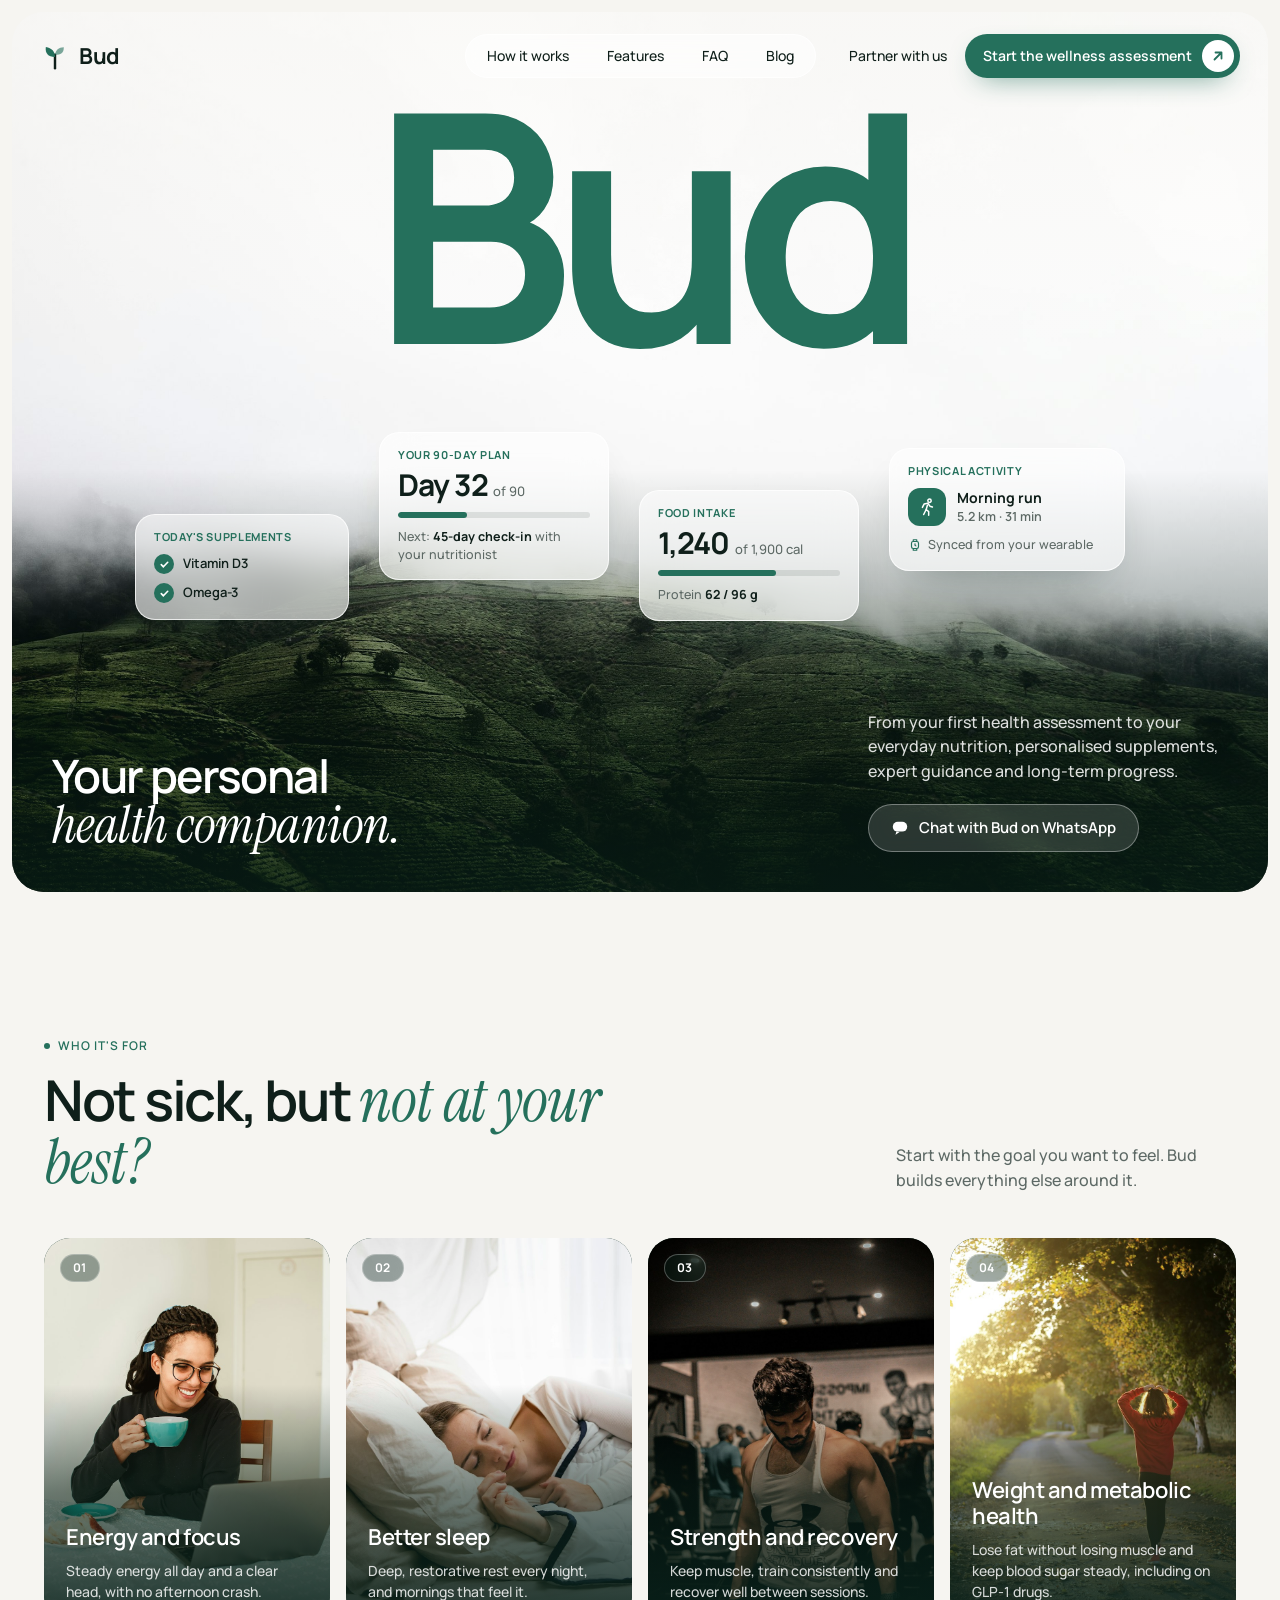
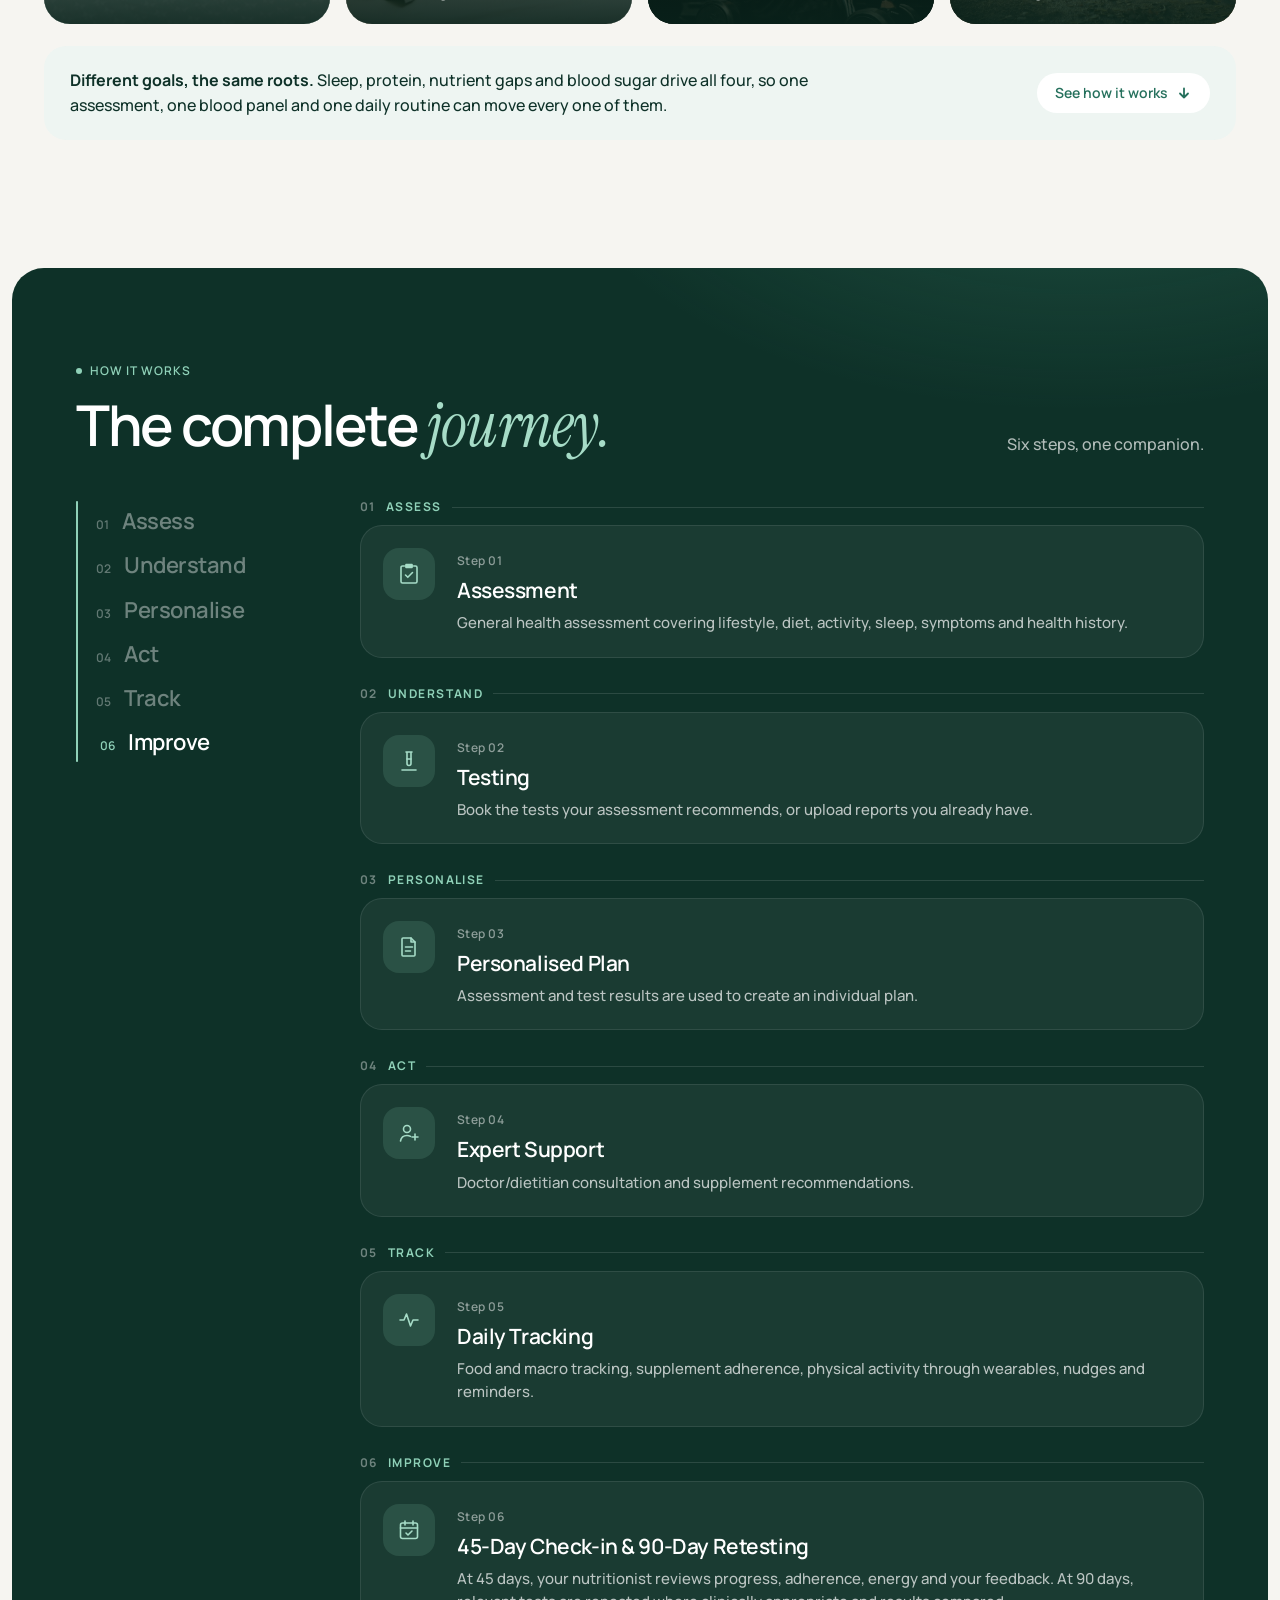
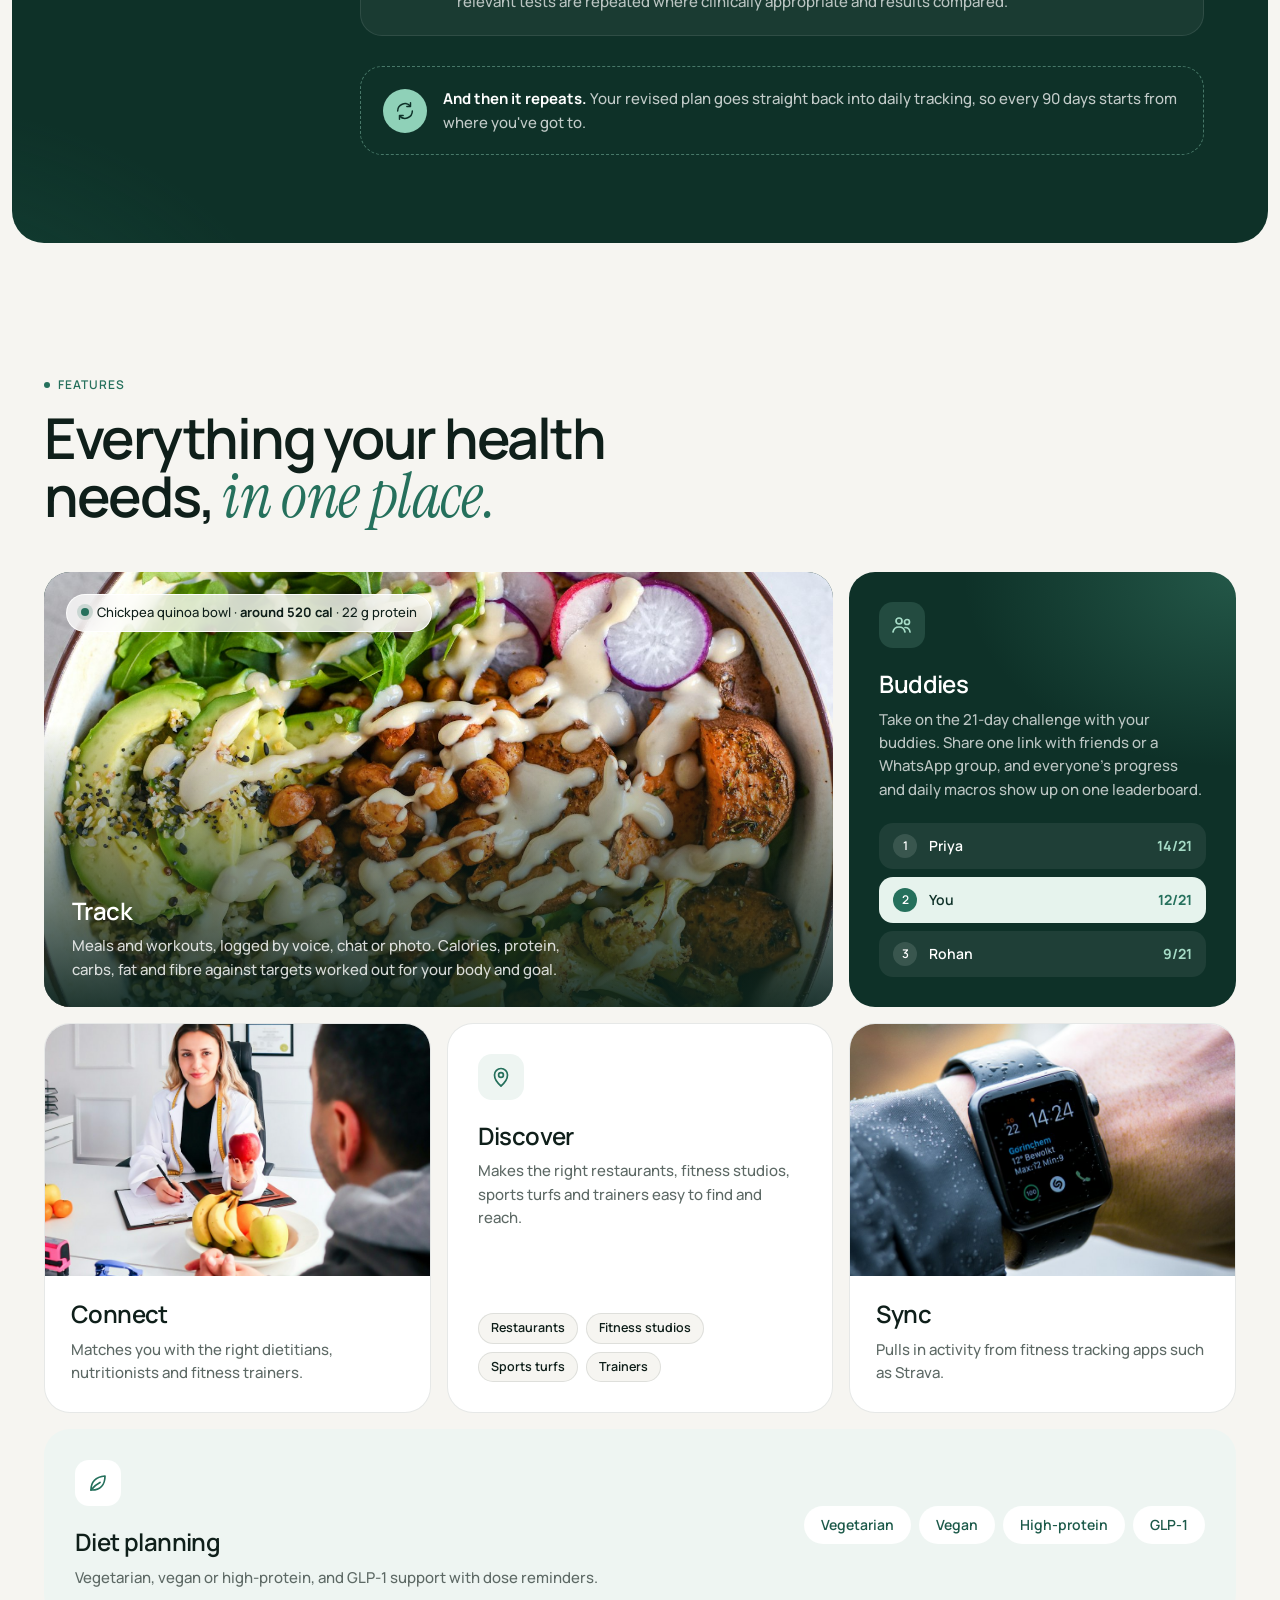
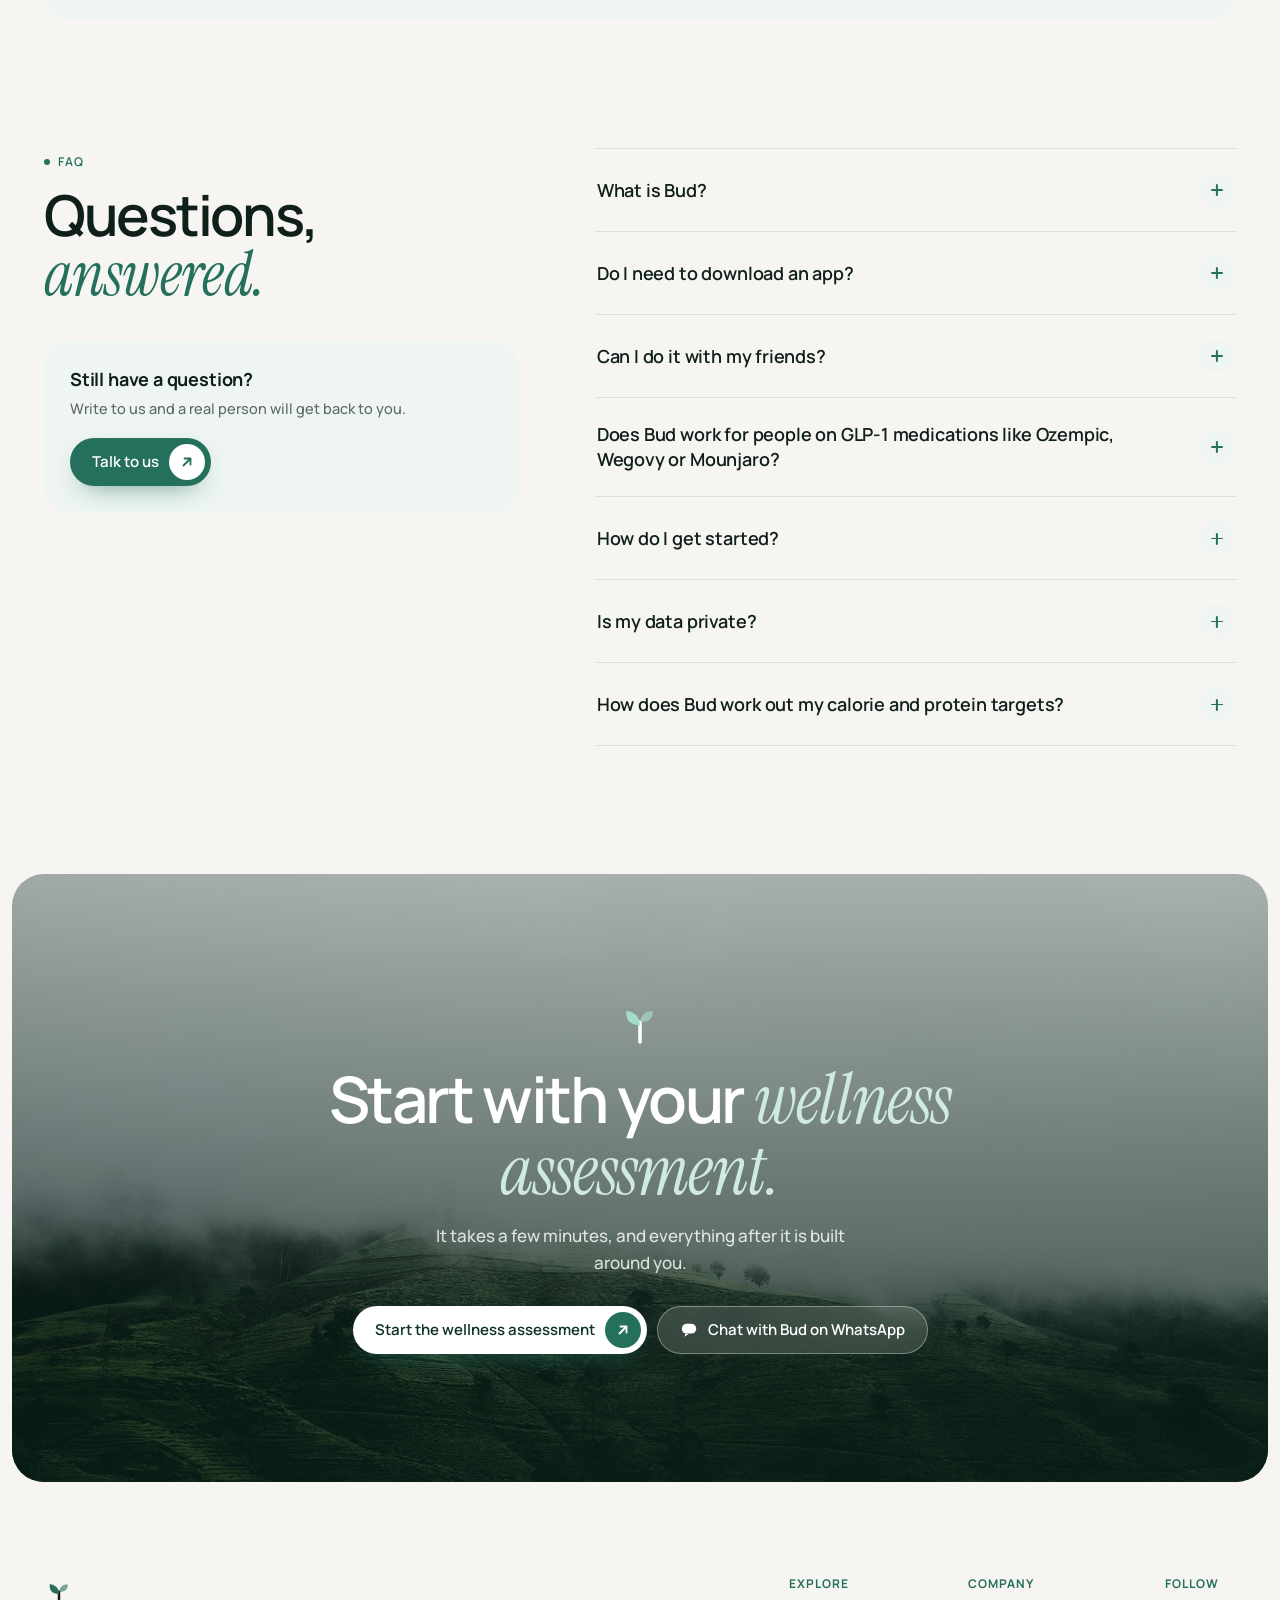
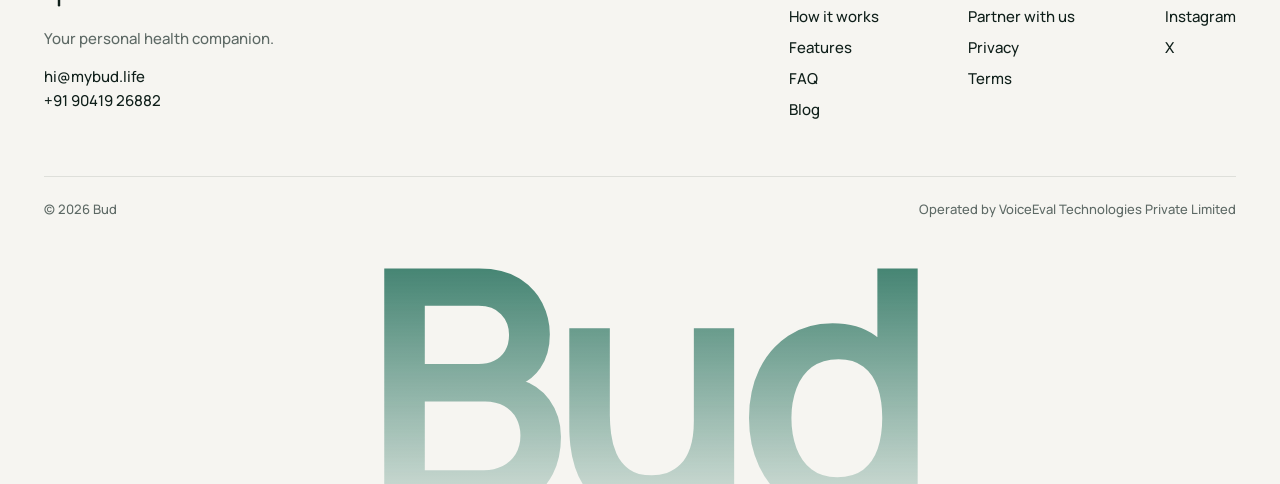
==== commit 735f7913: "home: centre the nav pill with a sliding hover, keep one assessment button per screen, swap the food" ====
--- a/index.html
+++ b/index.html
@@ -254,6 +254,7 @@
   }
   .logo svg { width: 30px; height: 30px; }
   .nav-links {
+    position: relative;
     display: flex;
     gap: 6px;
     margin: 0 auto;
@@ -270,9 +271,34 @@
     color: var(--ink);
     text-decoration: none;
     font: 500 14px/1 var(--sans);
-    transition: background-color .2s ease;
-  }
-  .nav-links a:hover { background: rgba(255, 255, 255, 0.85); }
+    position: relative;
+    z-index: 1;
+    transition: background-color .2s ease, color .25s ease;
+  }
+  .nav-links a:hover,
+  .nav-links a:focus-visible { background: var(--brand-100); color: var(--brand-700); outline: none; }
+  .nav-links.has-glide a:hover,
+  .nav-links.has-glide a:focus-visible { background: transparent; }
+  .nav-glide {
+    position: absolute;
+    top: 5px;
+    bottom: 5px;
+    left: 0;
+    width: 0;
+    border-radius: 100px;
+    background: var(--brand-100);
+    box-shadow: inset 0 0 0 1px rgba(37, 112, 92, 0.14);
+    opacity: 0;
+    pointer-events: none;
+    transition: transform .4s cubic-bezier(.2, .7, .2, 1), width .4s cubic-bezier(.2, .7, .2, 1), opacity .2s ease;
+  }
+  .nav-links.is-gliding .nav-glide { opacity: 1; }
+  @media (min-width: 981px) {
+    .nav { display: grid; grid-template-columns: 1fr auto 1fr; }
+    .logo { justify-self: start; }
+    .nav-links { margin: 0; }
+    .nav-right { justify-self: end; }
+  }
   .nav-right { display: flex; align-items: center; gap: 18px; }
   .nav-partner {
     padding: 0;
@@ -410,9 +436,9 @@
   .glass .bar { height: 6px; margin-top: 12px; background: rgba(15, 31, 26, 0.1); }
   .glass p { margin: 10px 0 0; font: 500 12.5px/1.4 var(--sans); color: var(--muted); }
   .glass p b { color: var(--ink); font-weight: 700; }
-  .glass-food { width: 220px; left: calc(50% - 505px); top: 478px; --delay: .3s; --bob: 7.5s; }
-  .glass-plan { width: 230px; left: calc(50% - 255px); top: 420px; --delay: .4s; --bob: 6.5s; }
-  .glass-supp { width: 214px; left: calc(50% + 5px); top: 502px; --delay: .5s; --bob: 8s; }
+  .glass-supp { width: 214px; left: calc(50% - 505px); top: 502px; --delay: .3s; --bob: 8s; }
+  .glass-plan { width: 230px; left: calc(50% - 261px); top: 420px; --delay: .4s; --bob: 6.5s; }
+  .glass-food { width: 220px; left: calc(50% - 1px); top: 478px; --delay: .5s; --bob: 7.5s; }
   .glass-act { width: 236px; left: calc(50% + 249px); top: 436px; --delay: .6s; --bob: 7s; }
   .glass-supp ul { list-style: none; margin: 12px 0 0; padding: 0; display: grid; gap: 9px; }
   .glass-supp li { display: flex; align-items: center; gap: 9px; font: 600 13px/1.2 var(--sans); }
@@ -491,6 +517,7 @@
     color: rgba(255, 255, 255, 0.86);
   }
   .hero-ctas { display: flex; flex-wrap: wrap; gap: 10px; margin-top: 20px; }
+  .hero-cta-small { display: none; }
 
   /* ---------- Sections ---------- */
   .goals { max-width: 1240px; margin: 0 auto; padding: clamp(80px, 10vw, 128px) 24px 0; }
@@ -1060,12 +1087,13 @@
   }
 
   /* ---------- Responsive ---------- */
-  @media (max-width: 1180px) {
+  @media (max-width: 1279px) {
     .nav-partner { display: none; }
   }
   @media (max-width: 980px) {
     .nav-links, .nav .btn { display: none; }
     .menu { display: block; margin-left: auto; }
+    .hero-ctas .hero-cta-small { display: inline-flex; }
   }
   @media (max-width: 1100px) {
     .hero-frame {
@@ -1226,11 +1254,12 @@
       <p class="wordmark" aria-hidden="true">Bud</p>
 
       <div class="hero-cards">
-      <div class="glass glass-food" aria-hidden="true">
-        <div class="k">Food intake</div>
-        <div class="big">1,240 <small>of 1,900 cal</small></div>
-        <div class="bar"><i style="width: 65%"></i></div>
-        <p>Protein <b>62 / 96 g</b></p>
+      <div class="glass glass-supp" aria-hidden="true">
+        <div class="k">Today's supplements</div>
+        <ul>
+          <li><span class="tick"><svg viewBox="0 0 12 12" fill="none"><path d="M2.5 6.2l2.3 2.3 4.7-4.9" stroke="currentColor" stroke-width="1.8" stroke-linecap="round" stroke-linejoin="round"/></svg></span>Vitamin D3</li>
+          <li><span class="tick"><svg viewBox="0 0 12 12" fill="none"><path d="M2.5 6.2l2.3 2.3 4.7-4.9" stroke="currentColor" stroke-width="1.8" stroke-linecap="round" stroke-linejoin="round"/></svg></span>Omega-3</li>
+        </ul>
       </div>
 
       <div class="glass glass-plan" aria-hidden="true">
@@ -1240,12 +1269,11 @@
         <p>Next: <b>45-day check-in</b> with your nutritionist</p>
       </div>
 
-      <div class="glass glass-supp" aria-hidden="true">
-        <div class="k">Today's supplements</div>
-        <ul>
-          <li><span class="tick"><svg viewBox="0 0 12 12" fill="none"><path d="M2.5 6.2l2.3 2.3 4.7-4.9" stroke="currentColor" stroke-width="1.8" stroke-linecap="round" stroke-linejoin="round"/></svg></span>Vitamin D3</li>
-          <li><span class="tick"><svg viewBox="0 0 12 12" fill="none"><path d="M2.5 6.2l2.3 2.3 4.7-4.9" stroke="currentColor" stroke-width="1.8" stroke-linecap="round" stroke-linejoin="round"/></svg></span>Omega-3</li>
-        </ul>
+      <div class="glass glass-food" aria-hidden="true">
+        <div class="k">Food intake</div>
+        <div class="big">1,240 <small>of 1,900 cal</small></div>
+        <div class="bar"><i style="width: 65%"></i></div>
+        <p>Protein <b>62 / 96 g</b></p>
       </div>
 
       <div class="glass glass-act" aria-hidden="true">
@@ -1265,7 +1293,7 @@
         <div class="hero-copy">
           <p>From your first health assessment to your everyday nutrition, personalised supplements, expert guidance and long-term progress.</p>
           <div class="hero-ctas">
-            <a class="btn btn-primary" href="/assessment">
+            <a class="btn btn-primary hero-cta-small" href="/assessment">
               Start the wellness assessment
               <span class="btn-arrow"><svg viewBox="0 0 16 16" fill="none" aria-hidden="true"><path d="M4.5 11.5l7-7M5.5 4.5h6v6" stroke="currentColor" stroke-width="1.8" stroke-linecap="round" stroke-linejoin="round"/></svg></span>
             </a>
@@ -1544,7 +1572,6 @@
       <div class="foot-brand">
         <a class="logo" href="/" aria-label="Bud home">
           <svg viewBox="0 0 32 32" fill="none" aria-hidden="true"><path d="M16 29V14.5" stroke="#0f1f1a" stroke-width="2.6" stroke-linecap="round"/><path d="M16 17c0-5.6-3.4-9.7-9.8-10.6C5.3 13 8.5 17 16 17Z" fill="#25705c"/><path d="M16 14.6c.6-4.7 3.8-8 9.4-8C25.4 13 22.1 14.6 16 14.6Z" fill="#25705c" fill-opacity="0.6"/></svg>
-          Bud
         </a>
         <p>Your personal health companion.</p>
         <p class="foot-contact"><a href="mailto:hi@mybud.life">hi@mybud.life</a><br><a href="tel:+919041926882">+91 90419 26882</a></p>
@@ -1594,6 +1621,32 @@
   menuEl.querySelectorAll('.menu-panel a').forEach(function (a) { a.addEventListener('click', closeMenu); });
   document.addEventListener('click', function (ev) { if (!menuEl.contains(ev.target)) closeMenu(); });
   document.addEventListener('keydown', function (ev) { if (ev.key === 'Escape') closeMenu(); });
+
+  (function () {
+    var links = document.querySelector('.nav-links');
+    if (!links) return;
+    var glide = document.createElement('span');
+    glide.className = 'nav-glide';
+    glide.setAttribute('aria-hidden', 'true');
+    links.insertBefore(glide, links.firstChild);
+    links.classList.add('has-glide');
+    function moveTo(a) {
+      var jump = !links.classList.contains('is-gliding');
+      if (jump) glide.style.transition = 'opacity .2s ease';
+      glide.style.width = a.offsetWidth + 'px';
+      glide.style.transform = 'translateX(' + a.offsetLeft + 'px)';
+      if (jump) { void glide.offsetWidth; glide.style.transition = ''; }
+      links.classList.add('is-gliding');
+    }
+    links.querySelectorAll('a').forEach(function (a) {
+      a.addEventListener('mouseenter', function () { moveTo(a); });
+      a.addEventListener('focus', function () { if (a.matches(':focus-visible')) moveTo(a); });
+      a.addEventListener('blur', function () { if (!links.matches(':hover')) links.classList.remove('is-gliding'); });
+    });
+    links.addEventListener('mouseleave', function () {
+      if (!links.querySelector('a:focus-visible')) links.classList.remove('is-gliding');
+    });
+  })();
 
   (function () {
     var items = document.querySelectorAll('.reveal');
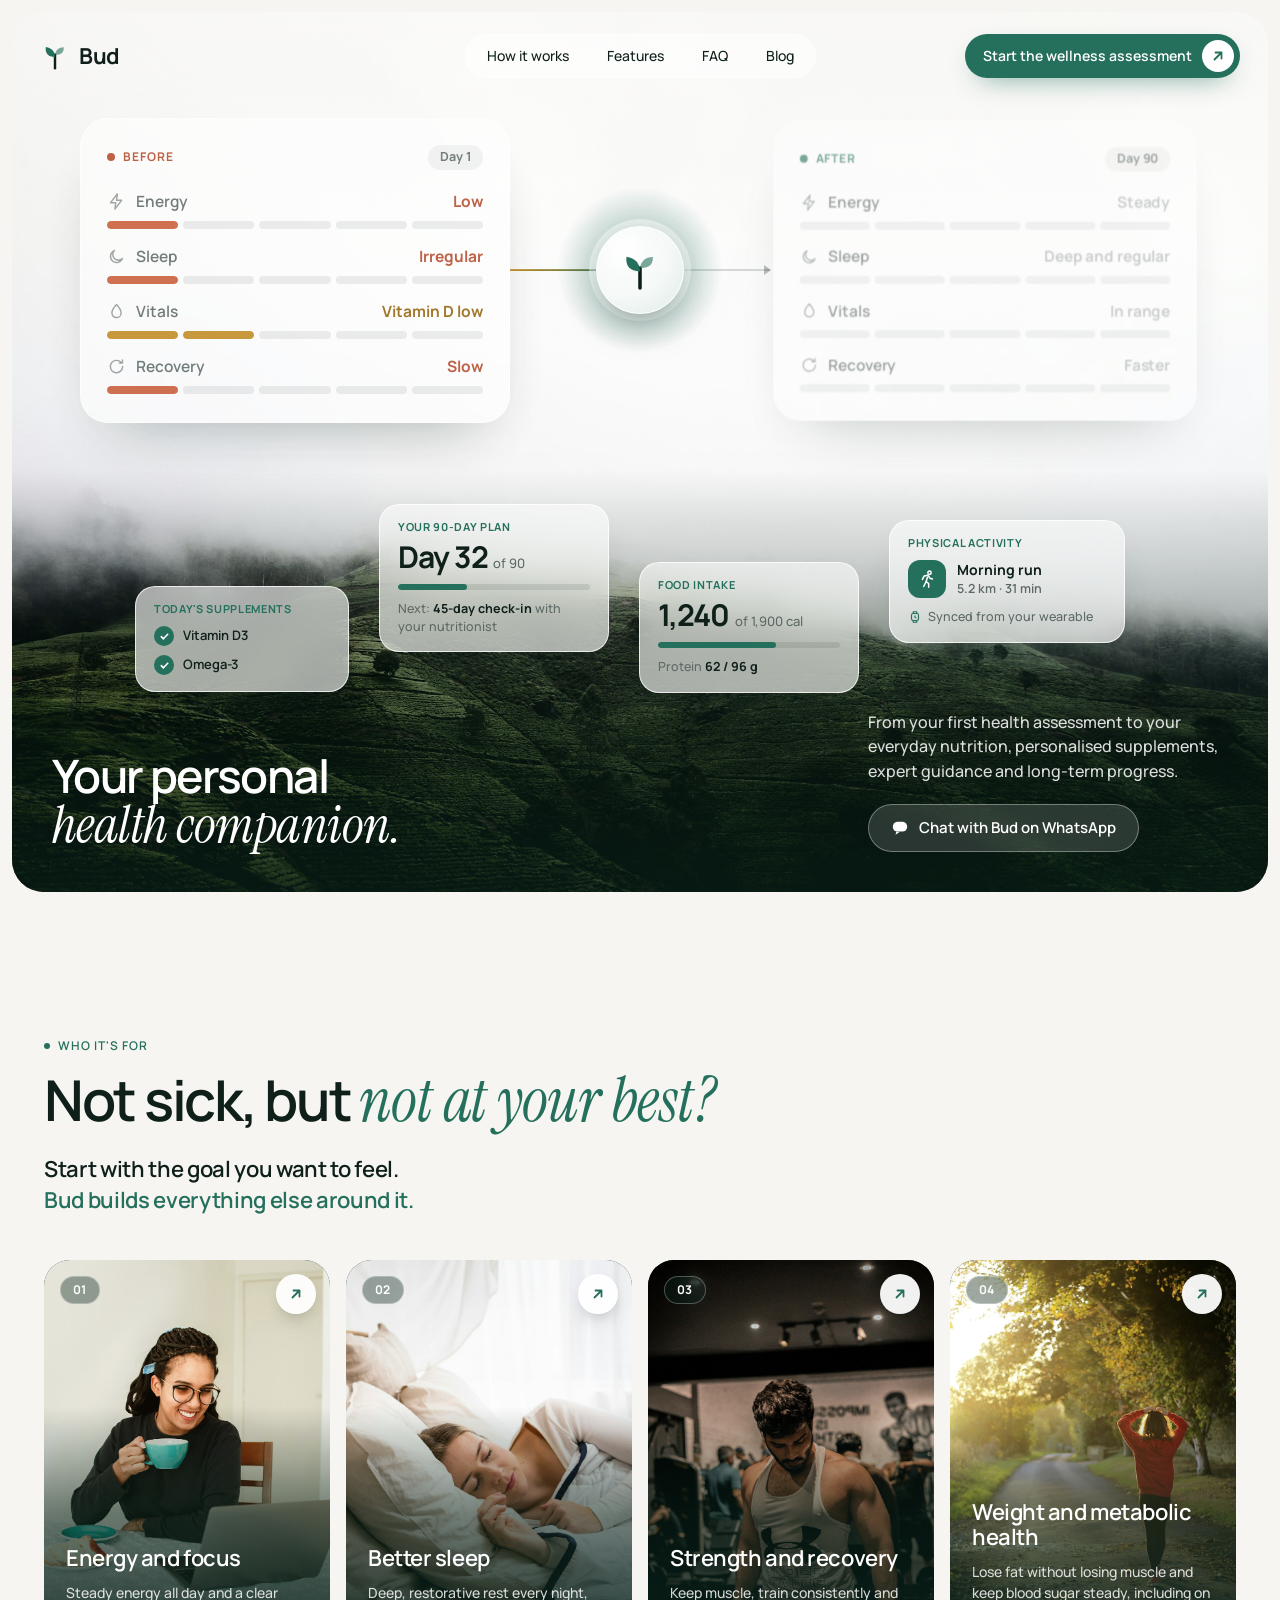
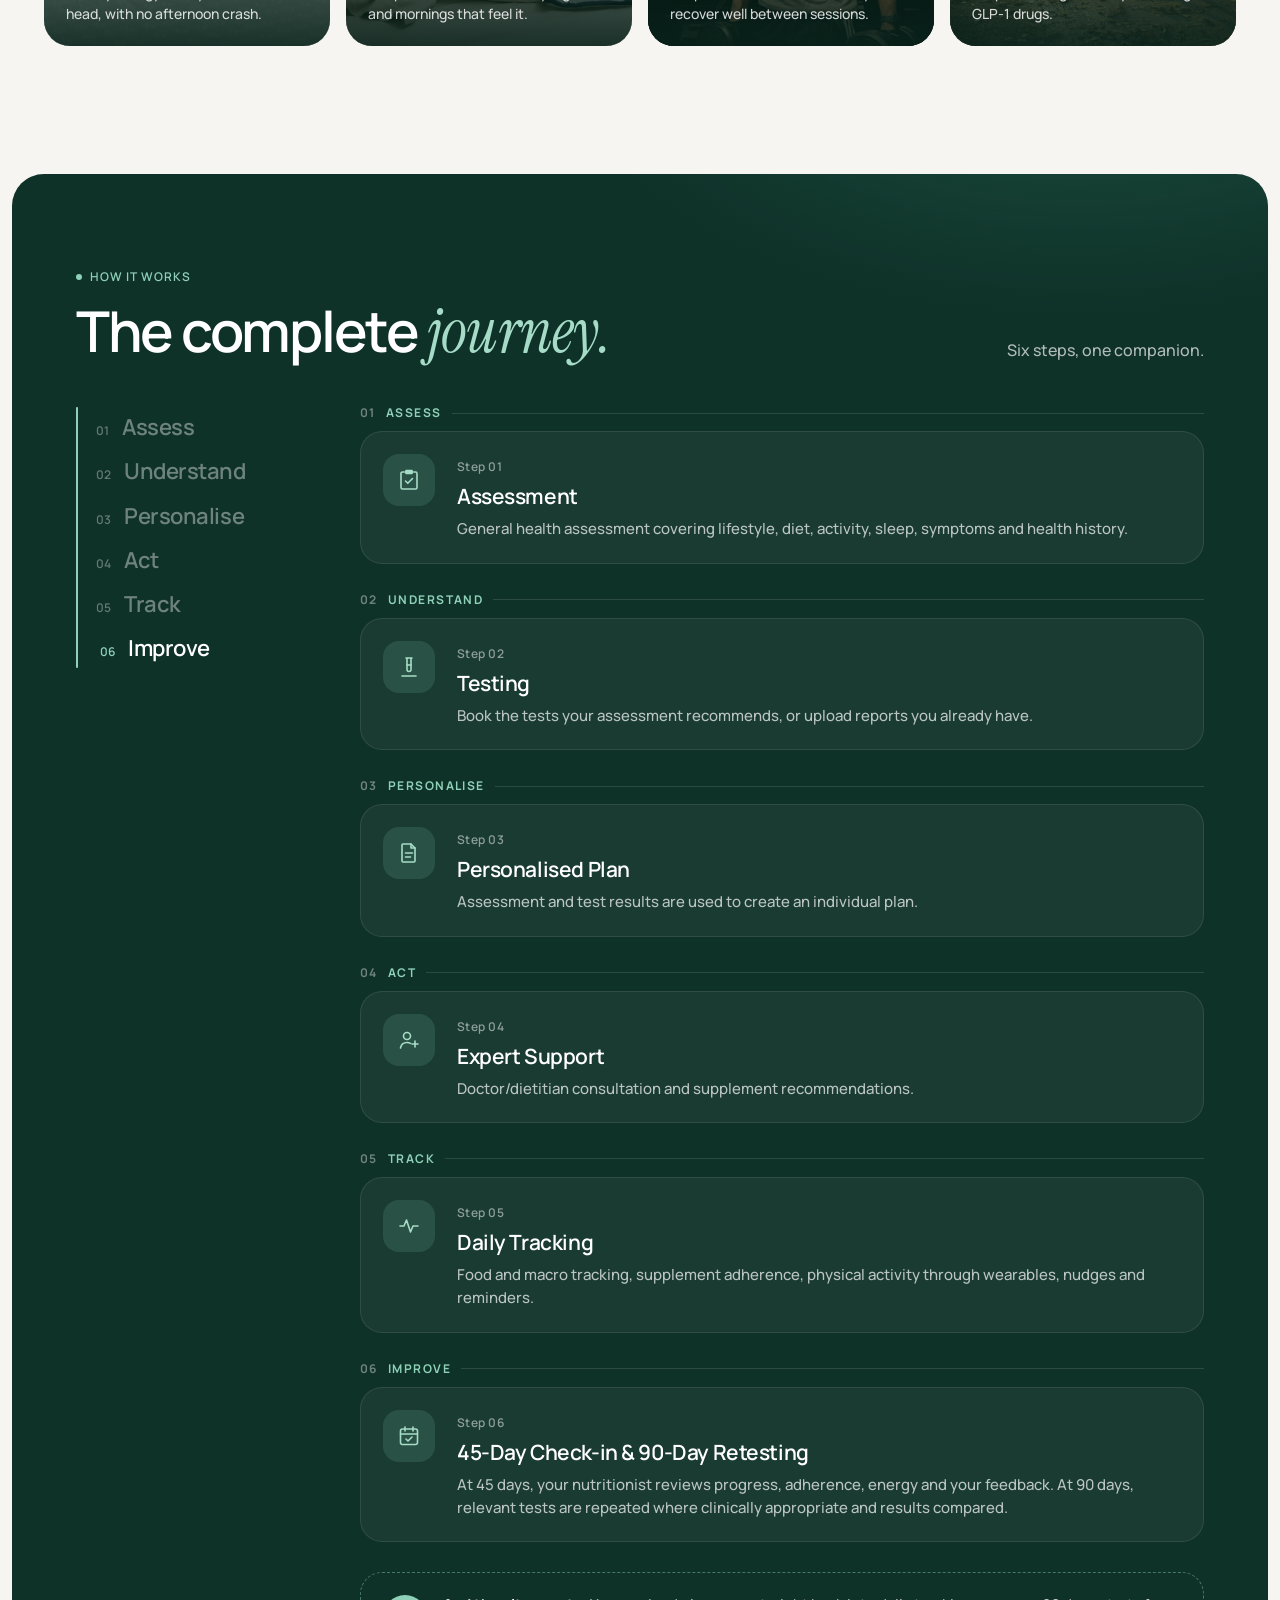
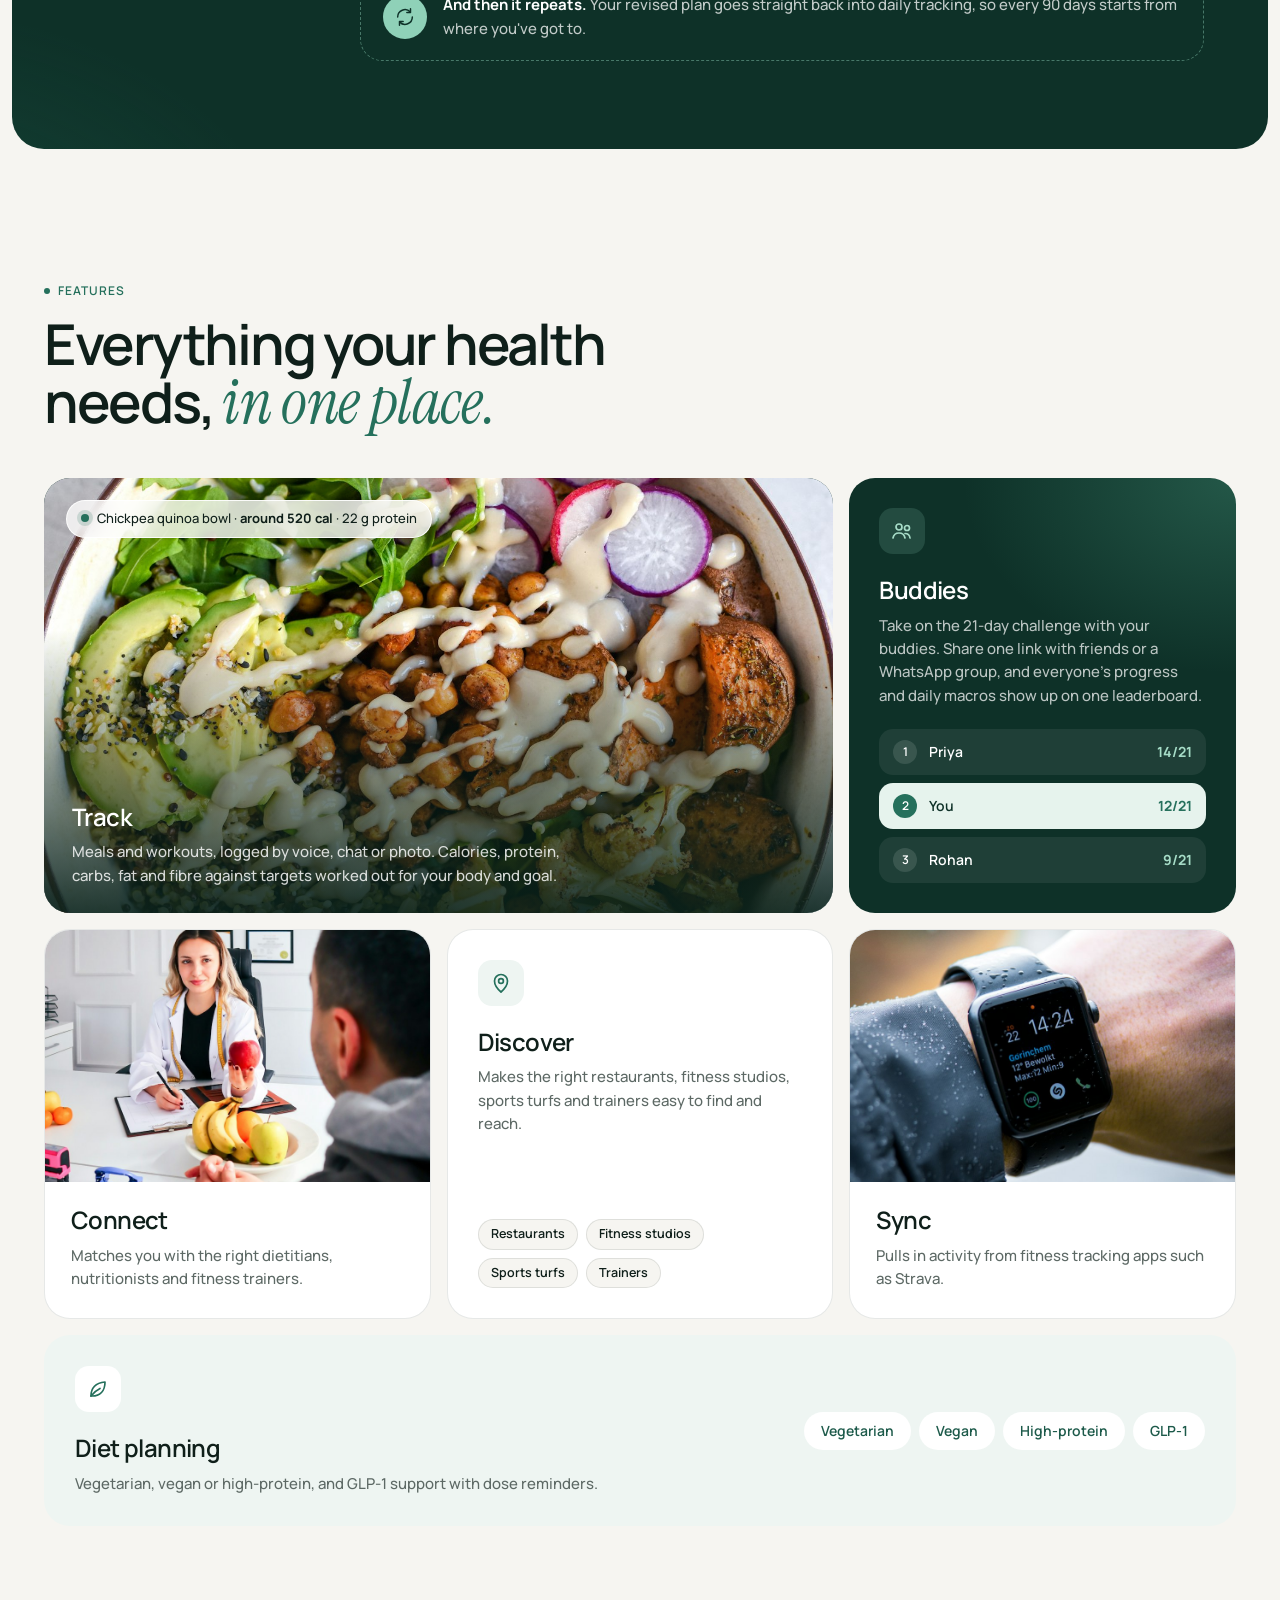
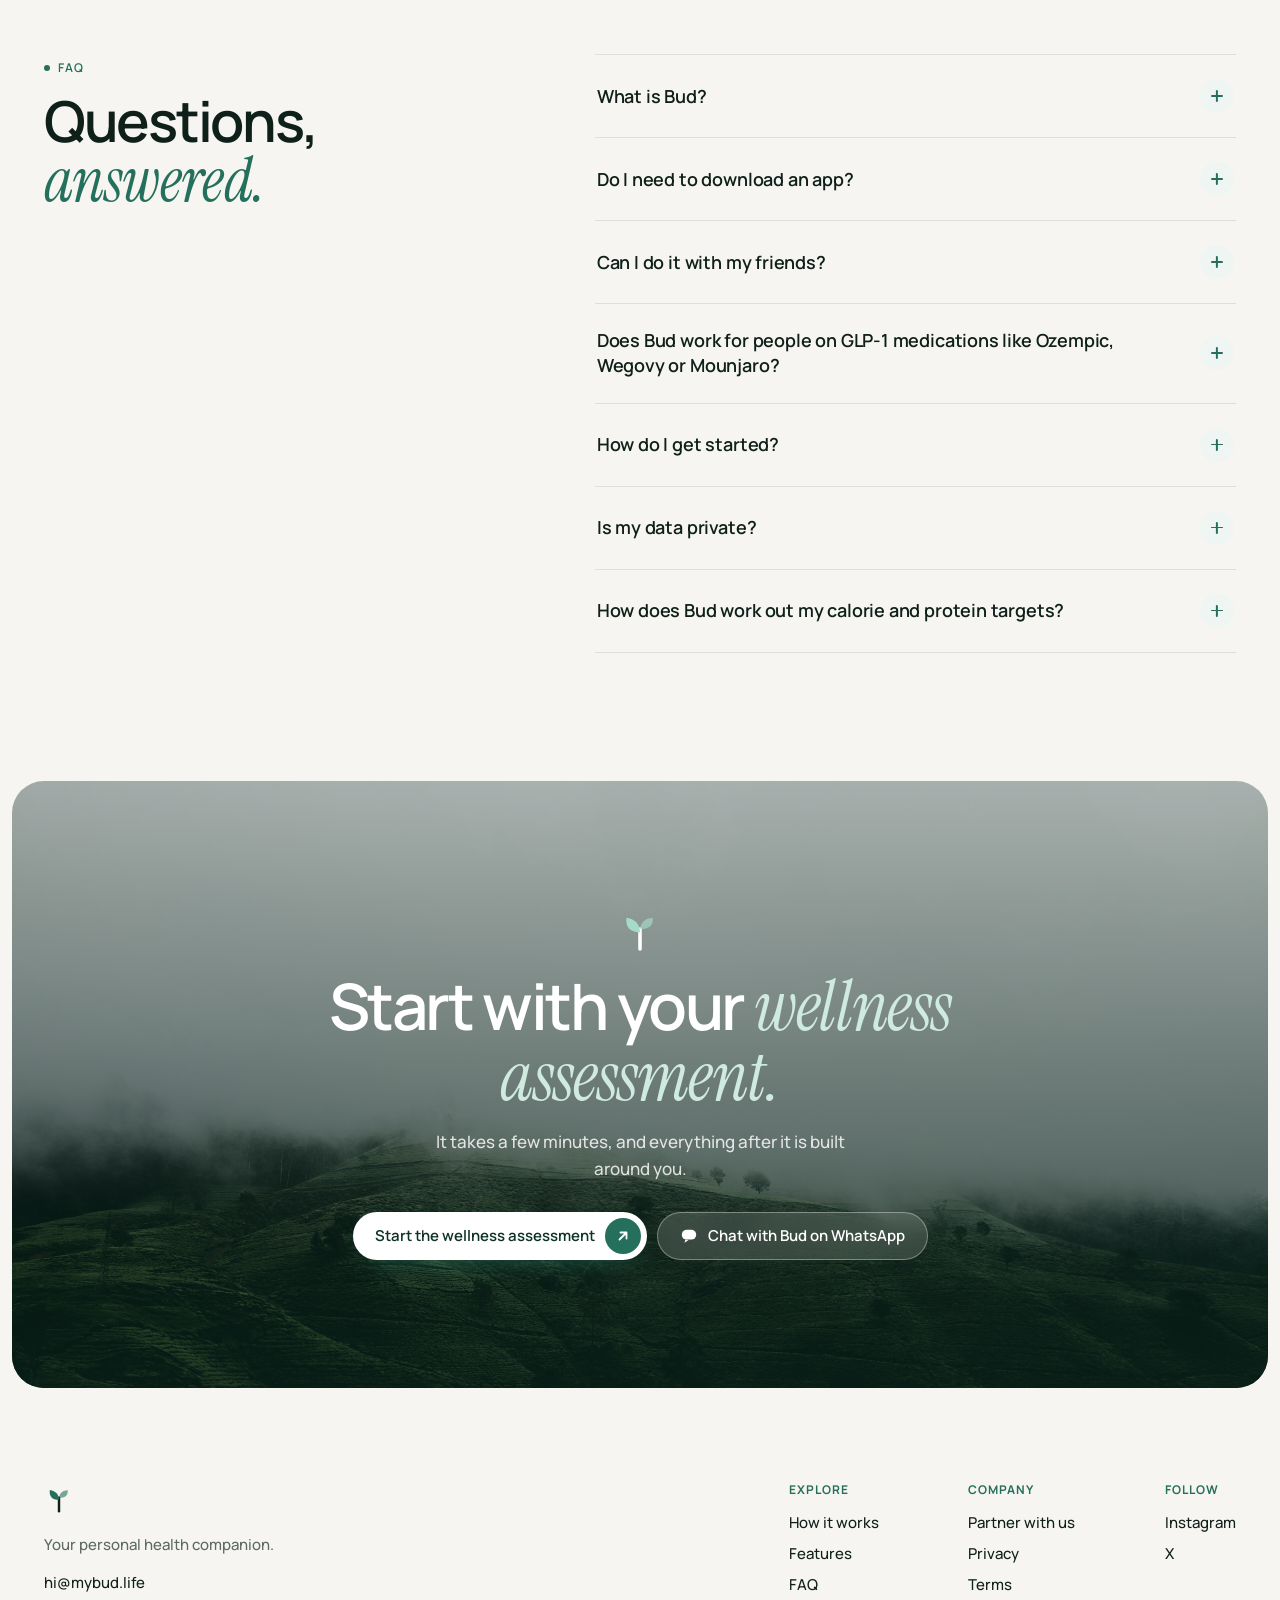
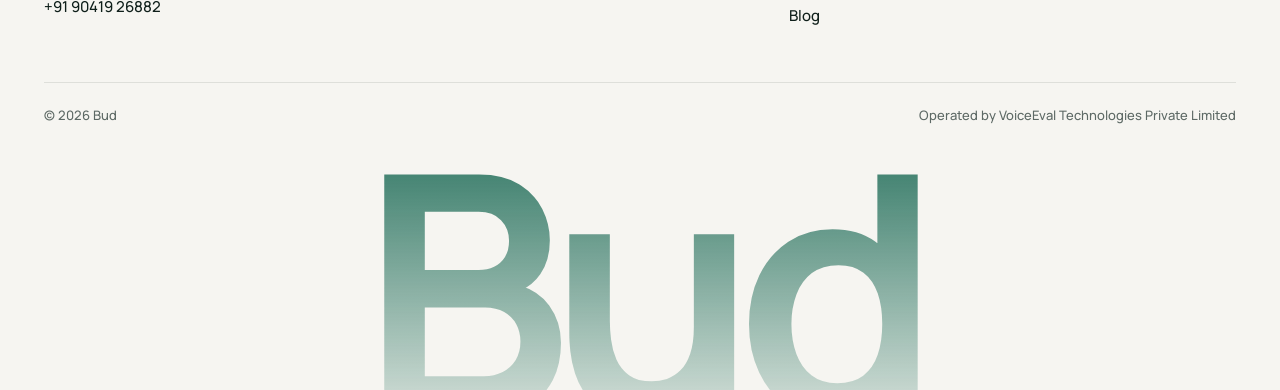
==== commit 5e59fb3d: "home: an animated Day 1 -> Bud -> Day 90 flow in the hero, goal cards that open the assessment with " ====
--- a/index.html
+++ b/index.html
@@ -300,16 +300,6 @@
     .nav-right { justify-self: end; }
   }
   .nav-right { display: flex; align-items: center; gap: 18px; }
-  .nav-partner {
-    padding: 0;
-    border: 0;
-    background: none;
-    color: var(--ink);
-    font: 500 14px/1.2 var(--sans);
-    cursor: pointer;
-    white-space: nowrap;
-  }
-  .nav-partner:hover { color: var(--brand); }
   .nav .btn { min-height: 44px; font-size: 14px; padding-left: 18px; }
   .nav .btn-arrow { width: 32px; height: 32px; }
 
@@ -396,20 +386,179 @@
   }
   .menu-panel .menu-cta:hover { background: var(--brand-700); }
 
-  .wordmark {
+  /* ---------- Flow: day 1 -> through Bud -> day 90 ----------
+     Every class starts fl-. The script at the end of the page runs it on a
+     slow loop; with no script, or with reduced motion, the finished state
+     (.is-static) shows. */
+  .flow {
+    --leg: 1100ms;
     position: absolute;
     left: 0;
     right: 0;
-    top: 74px;
-    margin: 0;
-    text-align: center;
-    font: 700 clamp(150px, 25vw, 360px)/0.85 var(--sans);
-    letter-spacing: -0.065em;
-    color: var(--brand);
-    user-select: none;
-    pointer-events: none;
+    top: 106px;
+    z-index: 2;
+    width: min(1120px, calc(100% - 64px));
+    margin: 0 auto;
+    display: grid;
+    grid-template-columns: minmax(0, 1fr) clamp(150px, 24%, 260px) minmax(0, 1fr);
+    align-items: center;
+    color: var(--ink);
+    animation: rise 1s cubic-bezier(.2, .7, .2, 1) both .15s;
+  }
+  .fl-card {
+    position: relative;
     z-index: 1;
-  }
+    padding: 26px 26px 28px;
+    border-radius: 28px;
+    background: rgba(255, 255, 255, 0.66);
+    border: 1px solid rgba(255, 255, 255, 0.88);
+    box-shadow: 0 30px 60px -34px rgba(10, 35, 28, 0.45);
+    backdrop-filter: blur(20px) saturate(140%);
+    -webkit-backdrop-filter: blur(20px) saturate(140%);
+    transition: opacity .8s ease, transform .8s cubic-bezier(.2, .7, .2, 1), box-shadow .8s ease, border-color .8s ease;
+  }
+  .fl-head { display: flex; align-items: center; justify-content: space-between; margin-bottom: 22px; }
+  .fl-tag { display: inline-flex; align-items: center; gap: 8px; font: 700 12px/1 var(--sans); letter-spacing: 0.08em; text-transform: uppercase; }
+  .fl-tag::before { content: ""; width: 8px; height: 8px; border-radius: 50%; background: currentColor; }
+  .fl-before .fl-tag { color: #b4492a; }
+  .fl-after .fl-tag { color: var(--brand); }
+  .fl-day { padding: 6px 12px; border-radius: 100px; background: rgba(15, 31, 26, 0.06); font: 700 12.5px/1 var(--sans); color: var(--muted); transition: background .8s ease, color .8s ease; }
+  .fl-rows { display: grid; gap: 18px; }
+  .fl-row {
+    display: grid;
+    grid-template-columns: 19px 1fr auto;
+    grid-template-areas: "ico name word" "meter meter meter";
+    align-items: center;
+    column-gap: 10px;
+    row-gap: 10px;
+  }
+  .fl-row svg { grid-area: ico; width: 19px; height: 19px; color: rgba(15, 31, 26, 0.45); }
+  .fl-name { grid-area: name; font: 600 15.5px/1.2 var(--sans); color: var(--muted); }
+  .fl-word { grid-area: word; font: 700 15.5px/1.2 var(--sans); white-space: nowrap; color: var(--w, var(--ink)); }
+  .fl-meter { grid-area: meter; display: grid; grid-template-columns: repeat(5, 1fr); gap: 5px; }
+  .fl-meter i { position: relative; height: 8px; border-radius: 4px; background: rgba(15, 31, 26, 0.09); overflow: hidden; }
+  .fl-meter i::before {
+    content: "";
+    position: absolute;
+    inset: 0;
+    border-radius: 4px;
+    background: var(--c, var(--brand));
+    transform: scaleX(0);
+    transform-origin: left;
+    transition: transform .45s cubic-bezier(.3, .7, .2, 1);
+  }
+  .fl-meter i:nth-child(2) { --s: 1; }
+  .fl-meter i:nth-child(3) { --s: 2; }
+  .fl-meter i:nth-child(4) { --s: 3; }
+  .fl-before .fl-meter i.f::before { transform: scaleX(1); }
+
+  /* the day-90 card waits, faded, until the path reaches it */
+  .fl-after { opacity: 0.6; transform: scale(0.985); }
+  .fl-after .fl-word { color: rgba(15, 31, 26, 0.34); transition: color .6s ease; }
+  .flow.is-after .fl-after, .flow.is-static .fl-after {
+    opacity: 1;
+    transform: none;
+    border-color: rgba(255, 255, 255, 1);
+    box-shadow: 0 34px 70px -30px rgba(37, 112, 92, 0.62), 0 0 0 1px rgba(37, 112, 92, 0.14);
+  }
+  .flow.is-after .fl-after .fl-day, .flow.is-static .fl-after .fl-day { background: var(--brand-100); color: var(--brand-700); }
+  .flow.is-after .fl-after .fl-word, .flow.is-static .fl-after .fl-word { color: var(--brand-700); transition-delay: calc(var(--r) * 120ms); }
+  .flow.is-after .fl-after .fl-meter i.f::before, .flow.is-static .fl-after .fl-meter i.f::before {
+    transform: scaleX(1);
+    transition-delay: calc(var(--r) * 120ms + var(--s, 0) * 90ms + 150ms);
+  }
+  .flow.is-run .fl-before { opacity: 0.86; }
+
+  /* the path between the two days, through a glowing Bud */
+  .fl-mid { position: relative; z-index: 2; height: 88px; }
+  .fl-line, .fl-fill, .fl-run { position: absolute; left: 0; right: 0; top: 43px; height: 2px; }
+  .fl-line { background: rgba(15, 31, 26, 0.16); }
+  .fl-line::after {
+    /* arrowhead into the day-90 card */
+    content: "";
+    position: absolute;
+    right: -1px;
+    top: -4px;
+    border: 5px solid transparent;
+    border-right: 0;
+    border-left: 7px solid rgba(15, 31, 26, 0.28);
+    transition: border-left-color .5s ease;
+  }
+  .flow.is-after .fl-line::after, .flow.is-static .fl-line::after { border-left-color: var(--brand); }
+  .fl-fill {
+    background: linear-gradient(90deg, #c08a1e 0%, var(--brand) 50%, var(--brand) 100%);
+    clip-path: inset(0 100% 0 0);
+  }
+  .flow.is-run .fl-fill { clip-path: inset(0 50% 0 0); transition: clip-path var(--leg) cubic-bezier(.5, 0, .4, 1); }
+  .flow.is-run2 .fl-fill, .flow.is-static .fl-fill { clip-path: inset(0 0 0 0); }
+  .fl-run { opacity: 0; transform: translateX(0); }
+  .fl-run i {
+    position: absolute;
+    left: -6px;
+    top: -5px;
+    width: 12px;
+    height: 12px;
+    border-radius: 50%;
+    background: #fff;
+    box-shadow: 0 0 0 4px rgba(37, 112, 92, 0.26), 0 0 22px 6px rgba(37, 112, 92, 0.5);
+  }
+  .fl-run i::before {
+    content: "";
+    position: absolute;
+    right: 6px;
+    top: 5px;
+    width: 48px;
+    height: 2px;
+    border-radius: 2px;
+    background: linear-gradient(90deg, rgba(255, 255, 255, 0), rgba(255, 255, 255, 0.95));
+  }
+  .flow.is-run .fl-run { opacity: 1; transform: translateX(50%); transition: transform var(--leg) cubic-bezier(.5, 0, .4, 1), opacity .3s ease; }
+  .flow.is-run2 .fl-run { transform: translateX(100%); }
+  .flow.is-out .fl-run { opacity: 0; transition: opacity .35s ease; }
+
+  .fl-orb { position: absolute; left: 50%; top: 0; z-index: 1; width: 88px; height: 88px; margin-left: -44px; }
+  .fl-orb::before {
+    /* the glow, breathing slowly */
+    content: "";
+    position: absolute;
+    inset: -40px;
+    border-radius: 50%;
+    background: radial-gradient(circle, rgba(37, 112, 92, 0.52) 0%, rgba(37, 112, 92, 0.2) 45%, rgba(37, 112, 92, 0) 70%);
+    animation: flBreathe 3.4s ease-in-out infinite alternate;
+  }
+  .fl-orb::after {
+    /* a ripple when the path reaches Bud */
+    content: "";
+    position: absolute;
+    inset: 0;
+    border-radius: 50%;
+    border: 2px solid rgba(37, 112, 92, 0.6);
+    opacity: 0;
+  }
+  .fl-core {
+    position: relative;
+    z-index: 1;
+    width: 100%;
+    height: 100%;
+    display: grid;
+    place-items: center;
+    border-radius: 50%;
+    background: radial-gradient(circle at 32% 28%, #fff 0%, #f4f8f6 55%, #dcebe5 100%);
+    border: 1px solid rgba(255, 255, 255, 0.95);
+    box-shadow: 0 18px 38px -14px rgba(10, 35, 28, 0.5), 0 0 0 7px rgba(255, 255, 255, 0.42);
+    transition: transform .6s cubic-bezier(.3, 1.5, .4, 1), box-shadow .6s ease;
+  }
+  .fl-core svg { width: 44px; height: 44px; }
+  .fl-orb.on .fl-core { transform: scale(1.1); box-shadow: 0 18px 40px -12px rgba(37, 112, 92, 0.65), 0 0 0 8px rgba(37, 112, 92, 0.14); }
+  .fl-orb.on::after { animation: flRipple 1.2s ease-out both; }
+  .fl-orb.on::before { animation: flFlare 1.4s ease-out both; }
+  @keyframes flBreathe { from { transform: scale(0.86); opacity: 0.7; } to { transform: scale(1.08); opacity: 1; } }
+  @keyframes flRipple { from { transform: scale(1); opacity: 0.75; } to { transform: scale(2.2); opacity: 0; } }
+  @keyframes flFlare { 0% { transform: scale(1); } 35% { transform: scale(1.5); } 100% { transform: scale(1.05); } }
+
+  /* the loop's reset: fade the lit path out, then snap back with no motion */
+  .flow.is-fade .fl-fill, .flow.is-fade .fl-run { opacity: 0; transition: opacity .7s ease; }
+  .flow.fl-snap, .flow.fl-snap *, .flow.fl-snap *::before, .flow.fl-snap *::after { transition: none !important; }
 
   .hero-cards { position: absolute; inset: 0; z-index: 4; pointer-events: none; }
   .hero-cards .glass { pointer-events: auto; }
@@ -436,10 +585,10 @@
   .glass .bar { height: 6px; margin-top: 12px; background: rgba(15, 31, 26, 0.1); }
   .glass p { margin: 10px 0 0; font: 500 12.5px/1.4 var(--sans); color: var(--muted); }
   .glass p b { color: var(--ink); font-weight: 700; }
-  .glass-supp { width: 214px; left: calc(50% - 505px); top: 502px; --delay: .3s; --bob: 8s; }
-  .glass-plan { width: 230px; left: calc(50% - 261px); top: 420px; --delay: .4s; --bob: 6.5s; }
-  .glass-food { width: 220px; left: calc(50% - 1px); top: 478px; --delay: .5s; --bob: 7.5s; }
-  .glass-act { width: 236px; left: calc(50% + 249px); top: 436px; --delay: .6s; --bob: 7s; }
+  .glass-supp { width: 214px; left: calc(50% - 505px); top: 574px; --delay: .3s; --bob: 8s; }
+  .glass-plan { width: 230px; left: calc(50% - 261px); top: 492px; --delay: .4s; --bob: 6.5s; }
+  .glass-food { width: 220px; left: calc(50% - 1px); top: 550px; --delay: .5s; --bob: 7.5s; }
+  .glass-act { width: 236px; left: calc(50% + 249px); top: 508px; --delay: .6s; --bob: 7s; }
   .glass-supp ul { list-style: none; margin: 12px 0 0; padding: 0; display: grid; gap: 9px; }
   .glass-supp li { display: flex; align-items: center; gap: 9px; font: 600 13px/1.2 var(--sans); }
   .act-row { display: flex; align-items: center; gap: 11px; margin-top: 12px; }
@@ -542,17 +691,48 @@
     color: var(--muted);
     font: 500 16px/1.6 var(--sans);
   }
+  /* who it's for: the line sits under the heading, right above the cards */
+  .section-head.goals-head { flex-direction: column; align-items: flex-start; gap: 22px; }
+  .goals-head h2 { max-width: none; }
+  .goals-lead > p:first-child { max-width: 620px; margin: 0; font: 600 22px/1.4 var(--sans); letter-spacing: -0.015em; color: var(--ink); }
+  .goals-lead > p:first-child span { display: block; color: var(--brand); }
 
   .goal-grid { display: grid; grid-template-columns: repeat(4, 1fr); gap: 16px; }
   .goal {
     position: relative;
+    display: block;
     aspect-ratio: 4 / 5.4;
     border-radius: 26px;
     overflow: hidden;
     background: var(--brand-900);
     color: #fff;
+    text-decoration: none;
     isolation: isolate;
-  }
+    transition: translate .45s cubic-bezier(.2, .7, .2, 1), box-shadow .45s ease;
+  }
+  /* the scroll reveal owns transform, so the hover lift uses translate */
+  .js .goal.reveal {
+    transition: opacity .9s ease, transform .9s cubic-bezier(.2, .7, .2, 1), translate .45s cubic-bezier(.2, .7, .2, 1), box-shadow .45s ease;
+    transition-delay: calc(var(--d, 0) * 90ms), calc(var(--d, 0) * 90ms), 0s, 0s;
+  }
+  .goal:hover, .goal:focus-visible { translate: 0 -6px; box-shadow: 0 34px 60px -32px rgba(9, 34, 27, 0.6); }
+  .goal:focus-visible { outline: 3px solid var(--brand); outline-offset: 3px; }
+  .goal-go {
+    position: absolute;
+    top: 14px;
+    right: 14px;
+    width: 40px;
+    height: 40px;
+    display: grid;
+    place-items: center;
+    border-radius: 50%;
+    background: rgba(255, 255, 255, 0.94);
+    color: var(--brand);
+    box-shadow: 0 8px 20px -10px rgba(9, 34, 27, 0.6);
+    transition: background .3s ease, color .3s ease, transform .4s cubic-bezier(.3, 1.4, .4, 1);
+  }
+  .goal-go svg { width: 16px; height: 16px; }
+  .goal:hover .goal-go, .goal:focus-visible .goal-go { background: var(--brand); color: #fff; transform: scale(1.08); }
   .goal img {
     position: absolute;
     inset: 0;
@@ -589,33 +769,6 @@
   .goal h3 { margin: 0; font: 600 22px/1.15 var(--sans); letter-spacing: -0.02em; }
   .goal p { margin: 10px 0 0; font: 500 14px/1.5 var(--sans); color: rgba(255, 255, 255, 0.82); }
 
-  .goals-foot {
-    display: flex;
-    justify-content: space-between;
-    align-items: center;
-    gap: 24px;
-    margin-top: 22px;
-    padding: 22px 26px;
-    border-radius: 22px;
-    background: var(--brand-50);
-  }
-  .goals-foot p { margin: 0; max-width: 780px; font: 500 16px/1.55 var(--sans); color: var(--brand-900); }
-  .goals-foot p b { font-weight: 700; }
-  .link-pill {
-    display: inline-flex;
-    align-items: center;
-    gap: 8px;
-    padding: 12px 18px;
-    border-radius: 100px;
-    background: #fff;
-    color: var(--brand);
-    font: 600 14px/1 var(--sans);
-    text-decoration: none;
-    white-space: nowrap;
-    transition: transform .2s ease;
-  }
-  .link-pill:hover { transform: translateY(2px); }
-  .link-pill svg { width: 16px; height: 16px; }
 
   /* scroll reveal (only once JS has marked the page) */
   .js .reveal { opacity: 0; transform: translateY(28px); transition: opacity .9s ease, transform .9s cubic-bezier(.2, .7, .2, 1); transition-delay: calc(var(--d, 0) * 90ms); }
@@ -876,14 +1029,6 @@
     letter-spacing: -0.04em;
   }
   .faq-side h2 em { font: italic 400 1.1em/1 var(--serif); color: var(--brand); letter-spacing: -0.01em; }
-  .faq-help {
-    margin-top: 36px;
-    padding: 26px;
-    border-radius: 24px;
-    background: var(--brand-50);
-  }
-  .faq-help h3 { margin: 0; font: 700 18px/1.25 var(--sans); letter-spacing: -0.01em; }
-  .faq-help p { margin: 8px 0 18px; color: var(--muted); font: 500 14.5px/1.55 var(--sans); }
   .faq-list { border-top: 1px solid var(--line); }
   .faq-list details { border-bottom: 1px solid var(--line); }
   .faq-list summary {
@@ -1087,9 +1232,6 @@
   }
 
   /* ---------- Responsive ---------- */
-  @media (max-width: 1279px) {
-    .nav-partner { display: none; }
-  }
   @media (max-width: 980px) {
     .nav-links, .nav .btn { display: none; }
     .menu { display: block; margin-left: auto; }
@@ -1109,7 +1251,7 @@
         linear-gradient(180deg, rgba(246, 245, 241, 0.5) 0%, rgba(246, 245, 241, 0) 30%),
         linear-gradient(0deg, rgba(8, 30, 23, 0.9) 0%, rgba(8, 30, 23, 0.55) 34%, rgba(8, 30, 23, 0) 58%);
     }
-    .wordmark { position: relative; top: auto; margin-top: 6px; font-size: clamp(120px, 34vw, 280px); }
+    .flow { position: relative; top: auto; margin-top: 18px; }
     .hero-cards {
       position: relative;
       inset: auto;
@@ -1124,11 +1266,45 @@
     .glass:nth-child(even) { margin-top: 40px; }
     .hero-bottom { position: relative; padding: 70px 36px 0; align-items: flex-end; }
   }
+  @media (max-width: 980px) {
+    .flow { width: min(760px, calc(100% - 40px)); }
+    .fl-card { padding: 20px 20px 22px; border-radius: 24px; }
+    .fl-head { margin-bottom: 18px; }
+    .fl-rows { gap: 15px; }
+    .fl-row { grid-template-columns: 17px 1fr auto; column-gap: 8px; row-gap: 8px; }
+    .fl-row svg { width: 17px; height: 17px; }
+    .fl-name, .fl-word { font-size: 14px; }
+    .fl-meter i { height: 7px; }
+    .fl-mid { height: 72px; }
+    .fl-line, .fl-fill, .fl-run { top: 35px; }
+    .fl-orb { width: 72px; height: 72px; margin-left: -36px; }
+    .fl-orb::before { inset: -32px; }
+    .fl-core svg { width: 36px; height: 36px; }
+  }
   @media (max-width: 760px) {
     .hero { padding: 8px; }
     .hero-frame { border-radius: 26px; padding-bottom: 30px; background-size: auto 100%; }
     .nav { padding: 16px 18px; }
-    .wordmark { font-size: clamp(120px, 38vw, 260px); }
+    /* side by side on a phone, with Bud small between the two days */
+    .flow { --fl-compact: 1; width: calc(100% - 24px); grid-template-columns: minmax(0, 1fr) 38px minmax(0, 1fr); }
+    .fl-card { padding: 14px 12px 16px; border-radius: 18px; }
+    .fl-head { margin-bottom: 14px; gap: 6px; }
+    .fl-tag { gap: 5px; font-size: 10px; letter-spacing: 0.06em; }
+    .fl-tag::before { width: 6px; height: 6px; }
+    .fl-day { padding: 4px 7px; font-size: 10px; }
+    .fl-rows { gap: 11px; }
+    .fl-row { grid-template-columns: 13px 1fr; grid-template-areas: "ico name" "word word" "meter meter"; column-gap: 5px; row-gap: 4px; }
+    .fl-row svg { width: 13px; height: 13px; }
+    .fl-name { font-size: 11px; }
+    .fl-word { font-size: 12.5px; }
+    .fl-meter { gap: 3px; margin-top: 2px; }
+    .fl-meter i { height: 5px; }
+    .fl-mid { height: 38px; }
+    .fl-line, .fl-fill, .fl-run { display: none; }
+    .fl-orb { width: 38px; height: 38px; margin-left: -19px; }
+    .fl-orb::before { inset: -18px; }
+    .fl-core { box-shadow: 0 10px 22px -10px rgba(10, 35, 28, 0.5), 0 0 0 4px rgba(255, 255, 255, 0.42); }
+    .fl-core svg { width: 21px; height: 21px; }
     .hero-cards { display: grid; grid-template-columns: 1fr 1fr; gap: 10px; padding: 30px 16px 0; }
     .glass { width: auto; padding: 14px; border-radius: 18px; }
     .glass:nth-child(even) { margin-top: 30px; }
@@ -1156,7 +1332,7 @@
   }
   @media (max-width: 760px) {
     .section-head { flex-direction: column; align-items: flex-start; gap: 14px; margin-bottom: 28px; }
-    .goals-foot { flex-direction: column; align-items: flex-start; }
+    .goals-lead > p:first-child { font-size: 18px; }
   }
   @media (max-width: 600px) {
     .goal-grid {
@@ -1178,7 +1354,6 @@
   @media (max-width: 900px) {
     .faq { grid-template-columns: 1fr; }
     .faq-side { position: static; }
-    .faq-help { display: none; }
   }
   @media (max-width: 640px) {
     .bento { grid-template-columns: 1fr; }
@@ -1232,7 +1407,6 @@
           <a href="/blog">Blog</a>
         </div>
         <div class="nav-right">
-          <button type="button" class="nav-partner" data-partner-open>Partner with us</button>
           <a class="btn btn-primary" href="/assessment">
             Start the wellness assessment
             <span class="btn-arrow"><svg viewBox="0 0 16 16" fill="none" aria-hidden="true"><path d="M4.5 11.5l7-7M5.5 4.5h6v6" stroke="currentColor" stroke-width="1.8" stroke-linecap="round" stroke-linejoin="round"/></svg></span>
@@ -1251,7 +1425,66 @@
         </div>
       </nav>
 
-      <p class="wordmark" aria-hidden="true">Bud</p>
+      <section class="flow is-static" role="img" aria-label="How Bud works. Day 1: low energy, irregular sleep, low vitamin D and slow recovery. Then Bud. Day 90: steady energy, deep and regular sleep, vitamin D in range and faster recovery.">
+        <div class="fl-card fl-before" aria-hidden="true">
+          <div class="fl-head"><span class="fl-tag">Before</span><span class="fl-day">Day 1</span></div>
+          <div class="fl-rows">
+            <div class="fl-row" style="--r:0; --c:#c95a36; --w:#b4492a">
+              <svg viewBox="0 0 24 24" fill="none" stroke="currentColor" stroke-width="1.8" stroke-linecap="round" stroke-linejoin="round"><path d="M13 2.5 4.5 13.5H11l-1 8 8.5-11H12l1-8z"/></svg>
+              <span class="fl-name">Energy</span><span class="fl-word">Low</span>
+              <span class="fl-meter"><i class="f"></i><i></i><i></i><i></i><i></i></span>
+            </div>
+            <div class="fl-row" style="--r:1; --c:#c95a36; --w:#b4492a">
+              <svg viewBox="0 0 24 24" fill="none" stroke="currentColor" stroke-width="1.8" stroke-linecap="round" stroke-linejoin="round"><path d="M19.5 14.6A7.8 7.8 0 1 1 9.4 4.5a6.3 6.3 0 0 0 10.1 10.1z"/></svg>
+              <span class="fl-name">Sleep</span><span class="fl-word">Irregular</span>
+              <span class="fl-meter"><i class="f"></i><i></i><i></i><i></i><i></i></span>
+            </div>
+            <div class="fl-row" style="--r:2; --c:#c08a1e; --w:#93630a">
+              <svg viewBox="0 0 24 24" fill="none" stroke="currentColor" stroke-width="1.8" stroke-linecap="round" stroke-linejoin="round"><path d="M12 3.2s5.8 6.2 5.8 10.6a5.8 5.8 0 0 1-11.6 0C6.2 9.4 12 3.2 12 3.2z"/></svg>
+              <span class="fl-name">Vitals</span><span class="fl-word">Vitamin D low</span>
+              <span class="fl-meter"><i class="f"></i><i class="f"></i><i></i><i></i><i></i></span>
+            </div>
+            <div class="fl-row" style="--r:3; --c:#c95a36; --w:#b4492a">
+              <svg viewBox="0 0 24 24" fill="none" stroke="currentColor" stroke-width="1.8" stroke-linecap="round" stroke-linejoin="round"><path d="M19.8 12A7.8 7.8 0 1 1 17.5 6.5"/><path d="M19.5 3.8v3.9h-3.9"/></svg>
+              <span class="fl-name">Recovery</span><span class="fl-word">Slow</span>
+              <span class="fl-meter"><i class="f"></i><i></i><i></i><i></i><i></i></span>
+            </div>
+          </div>
+        </div>
+
+        <div class="fl-mid" aria-hidden="true">
+          <span class="fl-line"></span>
+          <span class="fl-fill"></span>
+          <span class="fl-run"><i></i></span>
+          <span class="fl-orb"><span class="fl-core"><svg viewBox="0 0 32 32" fill="none"><path d="M16 29V14.5" stroke="#0f1f1a" stroke-width="2.6" stroke-linecap="round"/><path d="M16 17c0-5.6-3.4-9.7-9.8-10.6C5.3 13 8.5 17 16 17Z" fill="#25705c"/><path d="M16 14.6c.6-4.7 3.8-8 9.4-8C25.4 13 22.1 14.6 16 14.6Z" fill="#25705c" fill-opacity="0.6"/></svg></span></span>
+        </div>
+
+        <div class="fl-card fl-after" aria-hidden="true">
+          <div class="fl-head"><span class="fl-tag">After</span><span class="fl-day">Day 90</span></div>
+          <div class="fl-rows">
+            <div class="fl-row" style="--r:0">
+              <svg viewBox="0 0 24 24" fill="none" stroke="currentColor" stroke-width="1.8" stroke-linecap="round" stroke-linejoin="round"><path d="M13 2.5 4.5 13.5H11l-1 8 8.5-11H12l1-8z"/></svg>
+              <span class="fl-name">Energy</span><span class="fl-word">Steady</span>
+              <span class="fl-meter"><i class="f"></i><i class="f"></i><i class="f"></i><i class="f"></i><i></i></span>
+            </div>
+            <div class="fl-row" style="--r:1">
+              <svg viewBox="0 0 24 24" fill="none" stroke="currentColor" stroke-width="1.8" stroke-linecap="round" stroke-linejoin="round"><path d="M19.5 14.6A7.8 7.8 0 1 1 9.4 4.5a6.3 6.3 0 0 0 10.1 10.1z"/></svg>
+              <span class="fl-name">Sleep</span><span class="fl-word">Deep and regular</span>
+              <span class="fl-meter"><i class="f"></i><i class="f"></i><i class="f"></i><i class="f"></i><i></i></span>
+            </div>
+            <div class="fl-row" style="--r:2">
+              <svg viewBox="0 0 24 24" fill="none" stroke="currentColor" stroke-width="1.8" stroke-linecap="round" stroke-linejoin="round"><path d="M12 3.2s5.8 6.2 5.8 10.6a5.8 5.8 0 0 1-11.6 0C6.2 9.4 12 3.2 12 3.2z"/></svg>
+              <span class="fl-name">Vitals</span><span class="fl-word">In range</span>
+              <span class="fl-meter"><i class="f"></i><i class="f"></i><i class="f"></i><i class="f"></i><i></i></span>
+            </div>
+            <div class="fl-row" style="--r:3">
+              <svg viewBox="0 0 24 24" fill="none" stroke="currentColor" stroke-width="1.8" stroke-linecap="round" stroke-linejoin="round"><path d="M19.8 12A7.8 7.8 0 1 1 17.5 6.5"/><path d="M19.5 3.8v3.9h-3.9"/></svg>
+              <span class="fl-name">Recovery</span><span class="fl-word">Faster</span>
+              <span class="fl-meter"><i class="f"></i><i class="f"></i><i class="f"></i><i class="f"></i><i></i></span>
+            </div>
+          </div>
+        </div>
+      </section>
 
       <div class="hero-cards">
       <div class="glass glass-supp" aria-hidden="true">
@@ -1310,51 +1543,51 @@
 
   <main>
     <section class="goals" id="goals" aria-labelledby="goals-title">
-      <div class="section-head reveal">
+      <div class="section-head goals-head reveal">
         <div>
           <span class="eyebrow">Who it's for</span>
           <h2 id="goals-title">Not sick, but <em>not at your best?</em></h2>
         </div>
-        <p>Start with the goal you want to feel. Bud builds everything else around it.</p>
+        <div class="goals-lead">
+          <p>Start with the goal you want to feel. <span>Bud builds everything else around it.</span></p>
+        </div>
       </div>
       <div class="goal-grid">
-        <article class="goal reveal" style="--d:0">
+        <a class="goal reveal" style="--d:0" href="/assessment?goal=energy" aria-label="Energy and focus: start the assessment with this goal">
           <img src="/img/goal-energy.jpg" alt="A woman with a cup of tea at her laptop on a bright morning" width="900" height="1125" loading="lazy">
           <span class="goal-num">01</span>
+          <span class="goal-go" aria-hidden="true"><svg viewBox="0 0 16 16" fill="none"><path d="M4.5 11.5l7-7M5.5 4.5h6v6" stroke="currentColor" stroke-width="1.8" stroke-linecap="round" stroke-linejoin="round"/></svg></span>
           <div class="goal-text">
             <h3>Energy and focus</h3>
             <p>Steady energy all day and a clear head, with no afternoon crash.</p>
           </div>
-        </article>
-        <article class="goal reveal" style="--d:1">
+        </a>
+        <a class="goal reveal" style="--d:1" href="/assessment?goal=sleep" aria-label="Better sleep: start the assessment with this goal">
           <img src="/img/goal-sleep.jpg" alt="A woman sleeping peacefully on white pillows" width="900" height="1125" loading="lazy">
           <span class="goal-num">02</span>
+          <span class="goal-go" aria-hidden="true"><svg viewBox="0 0 16 16" fill="none"><path d="M4.5 11.5l7-7M5.5 4.5h6v6" stroke="currentColor" stroke-width="1.8" stroke-linecap="round" stroke-linejoin="round"/></svg></span>
           <div class="goal-text">
             <h3>Better sleep</h3>
             <p>Deep, restorative rest every night, and mornings that feel it.</p>
           </div>
-        </article>
-        <article class="goal reveal" style="--d:2">
+        </a>
+        <a class="goal reveal" style="--d:2" href="/assessment?goal=strength" aria-label="Strength and recovery: start the assessment with this goal">
           <img src="/img/goal-strength.jpg" alt="A man training with dumbbells in a gym" width="900" height="1125" loading="lazy">
           <span class="goal-num">03</span>
+          <span class="goal-go" aria-hidden="true"><svg viewBox="0 0 16 16" fill="none"><path d="M4.5 11.5l7-7M5.5 4.5h6v6" stroke="currentColor" stroke-width="1.8" stroke-linecap="round" stroke-linejoin="round"/></svg></span>
           <div class="goal-text">
             <h3>Strength and recovery</h3>
             <p>Keep muscle, train consistently and recover well between sessions.</p>
           </div>
-        </article>
-        <article class="goal reveal" style="--d:3">
+        </a>
+        <a class="goal reveal" style="--d:3" href="/assessment?goal=weight" aria-label="Weight and metabolic health: start the assessment with this goal">
           <img src="/img/goal-weight.jpg" alt="A woman out for a walk on a sunlit tree-lined path" width="900" height="1125" loading="lazy">
           <span class="goal-num">04</span>
+          <span class="goal-go" aria-hidden="true"><svg viewBox="0 0 16 16" fill="none"><path d="M4.5 11.5l7-7M5.5 4.5h6v6" stroke="currentColor" stroke-width="1.8" stroke-linecap="round" stroke-linejoin="round"/></svg></span>
           <div class="goal-text">
             <h3>Weight and metabolic health</h3>
             <p>Lose fat without losing muscle and keep blood sugar steady, including on GLP-1 drugs.</p>
           </div>
-        </article>
-      </div>
-      <div class="goals-foot reveal">
-        <p><b>Different goals, the same roots.</b> Sleep, protein, nutrient gaps and blood sugar drive all four, so one assessment, one blood panel and one daily routine can move every one of them.</p>
-        <a class="link-pill" href="#journey">See how it works
-          <svg viewBox="0 0 16 16" fill="none" aria-hidden="true"><path d="M8 3.5v9M4 8.5l4 4 4-4" stroke="currentColor" stroke-width="1.8" stroke-linecap="round" stroke-linejoin="round"/></svg>
         </a>
       </div>
     </section>
@@ -1516,11 +1749,6 @@
       <div class="faq-side reveal">
         <span class="eyebrow">FAQ</span>
         <h2 id="faq-title">Questions, <em>answered.</em></h2>
-        <div class="faq-help">
-          <h3>Still have a question?</h3>
-          <p>Write to us and a real person will get back to you.</p>
-          <a class="btn btn-primary" href="mailto:hi@mybud.life">Talk to us <span class="btn-arrow"><svg viewBox="0 0 16 16" fill="none" aria-hidden="true"><path d="M4.5 11.5l7-7M5.5 4.5h6v6" stroke="currentColor" stroke-width="1.8" stroke-linecap="round" stroke-linejoin="round"/></svg></span></a>
-        </div>
       </div>
       <div class="faq-list reveal" style="--d:1">
           <details>
@@ -1723,6 +1951,55 @@
     dialog.querySelector('.dialog-close').addEventListener('click', function () { dialog.close(); });
     dialog.addEventListener('click', function (ev) { if (ev.target === dialog) dialog.close(); });
   })();
+
+  /* Hero flow: day 1 -> Bud -> day 90, on a slow loop. The page starts on
+     the finished state (.is-static), which is what shows with no script or
+     with reduced motion. */
+  (function () {
+    var fl = document.querySelector('.flow');
+    if (!fl) return;
+    var orb = fl.querySelector('.fl-orb');
+    var still = window.matchMedia('(prefers-reduced-motion: reduce)');
+    var states = ['is-static', 'is-run', 'is-run2', 'is-out', 'is-after', 'is-fade'];
+    var timers = [];
+    function later(ms, fn) { timers.push(setTimeout(fn, ms)); }
+    function stop() { timers.forEach(clearTimeout); timers = []; }
+    function snap(state) {
+      fl.classList.add('fl-snap');
+      states.forEach(function (c) { fl.classList.remove(c); });
+      orb.classList.remove('on');
+      if (state) fl.classList.add(state);
+      void fl.offsetWidth;
+      fl.classList.remove('fl-snap');
+    }
+    function cycle() {
+      stop();
+      snap();
+      // on a phone there is no path, just Bud lighting up between the days
+      var compact = getComputedStyle(fl).getPropertyValue('--fl-compact').trim() === '1';
+      var hold = 1700, leg = compact ? 0 : 1100, pause = compact ? 700 : 650;
+      fl.style.setProperty('--leg', leg + 'ms');
+      var reach = hold + leg, after = reach + pause + leg;
+      if (!compact) later(hold, function () { fl.classList.add('is-run'); });
+      later(reach, function () { orb.classList.add('on'); });
+      if (!compact) later(reach + pause, function () { fl.classList.add('is-run2'); });
+      later(after, function () { fl.classList.add('is-out', 'is-after'); });
+      later(after + 5200, function () {
+        fl.classList.add('is-fade');
+        fl.classList.remove('is-after');
+        orb.classList.remove('on');
+      });
+      later(after + 6000, cycle);
+    }
+    function decide() {
+      if (still.matches) { stop(); snap('is-static'); }
+      else if (document.hidden) stop();
+      else cycle();
+    }
+    document.addEventListener('visibilitychange', decide);
+    if (still.addEventListener) still.addEventListener('change', decide);
+    decide();
+  })();
 </script>
 </body>
 </html>
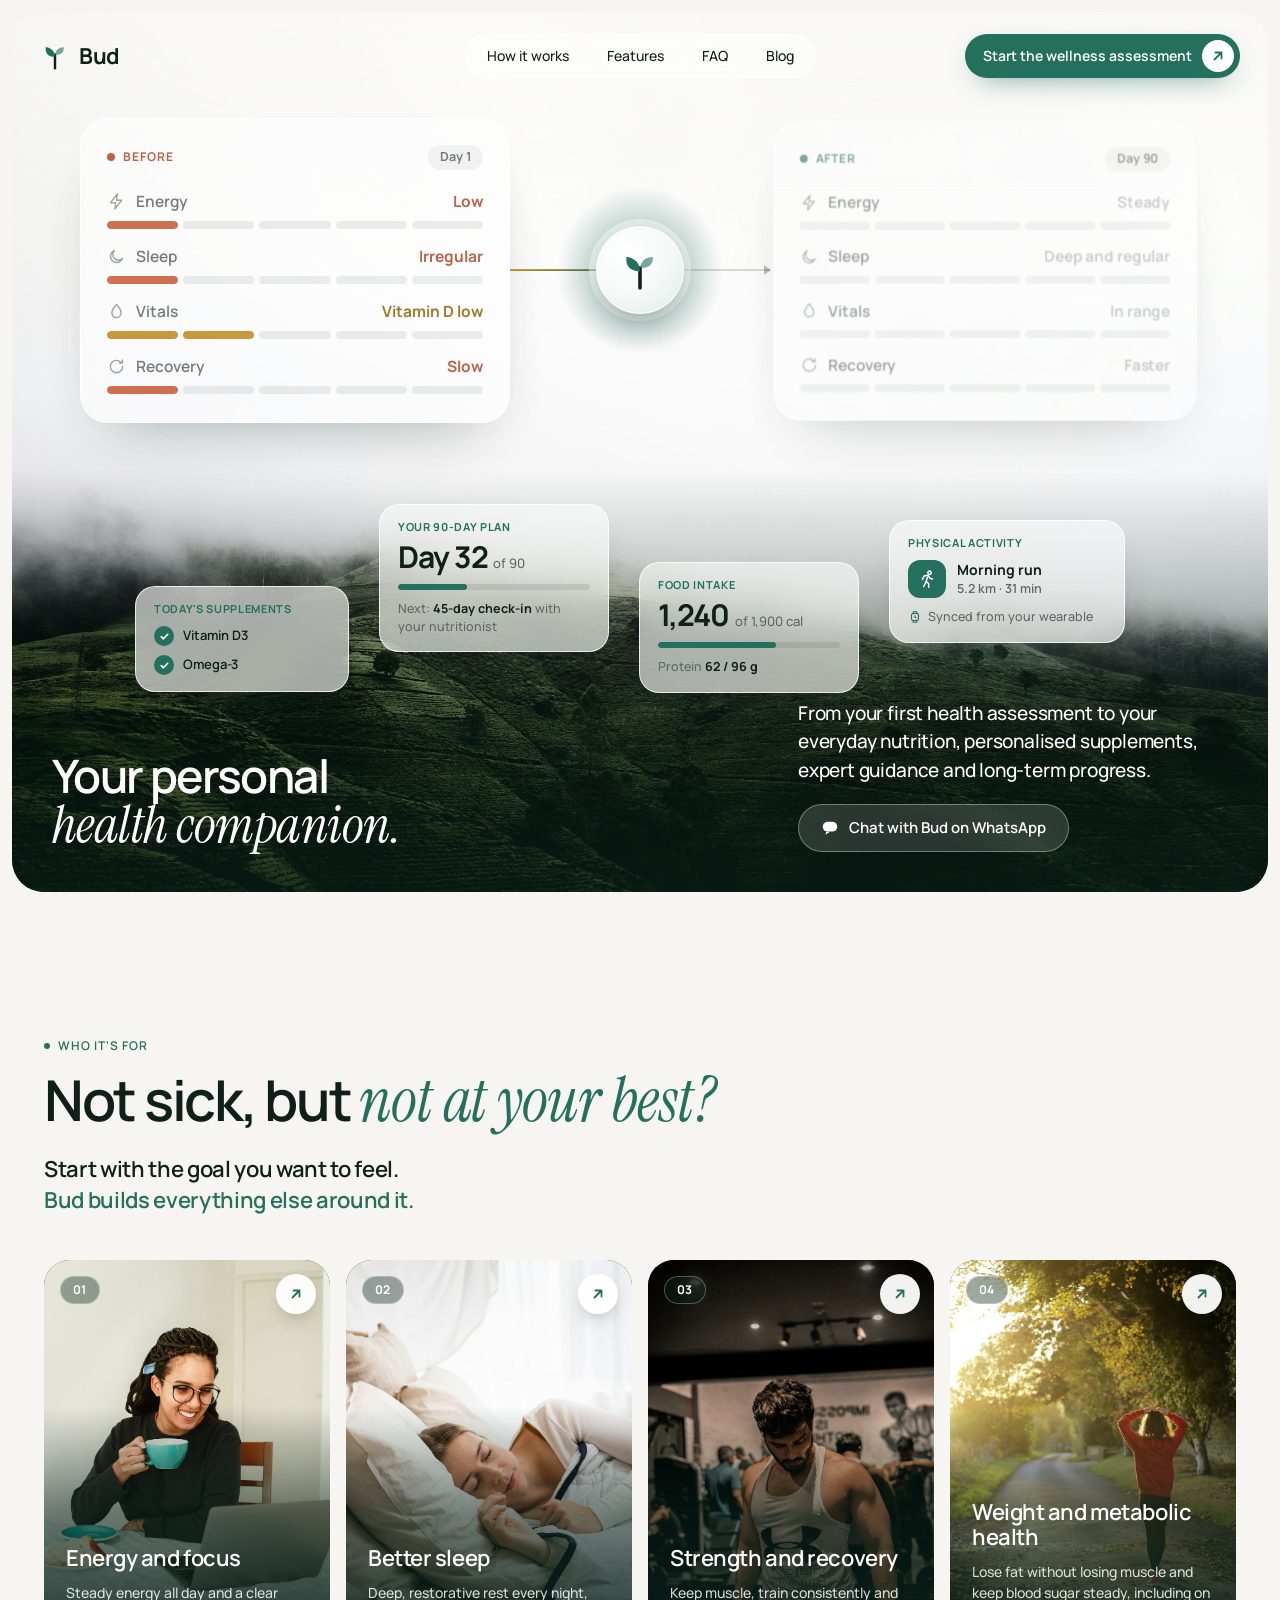
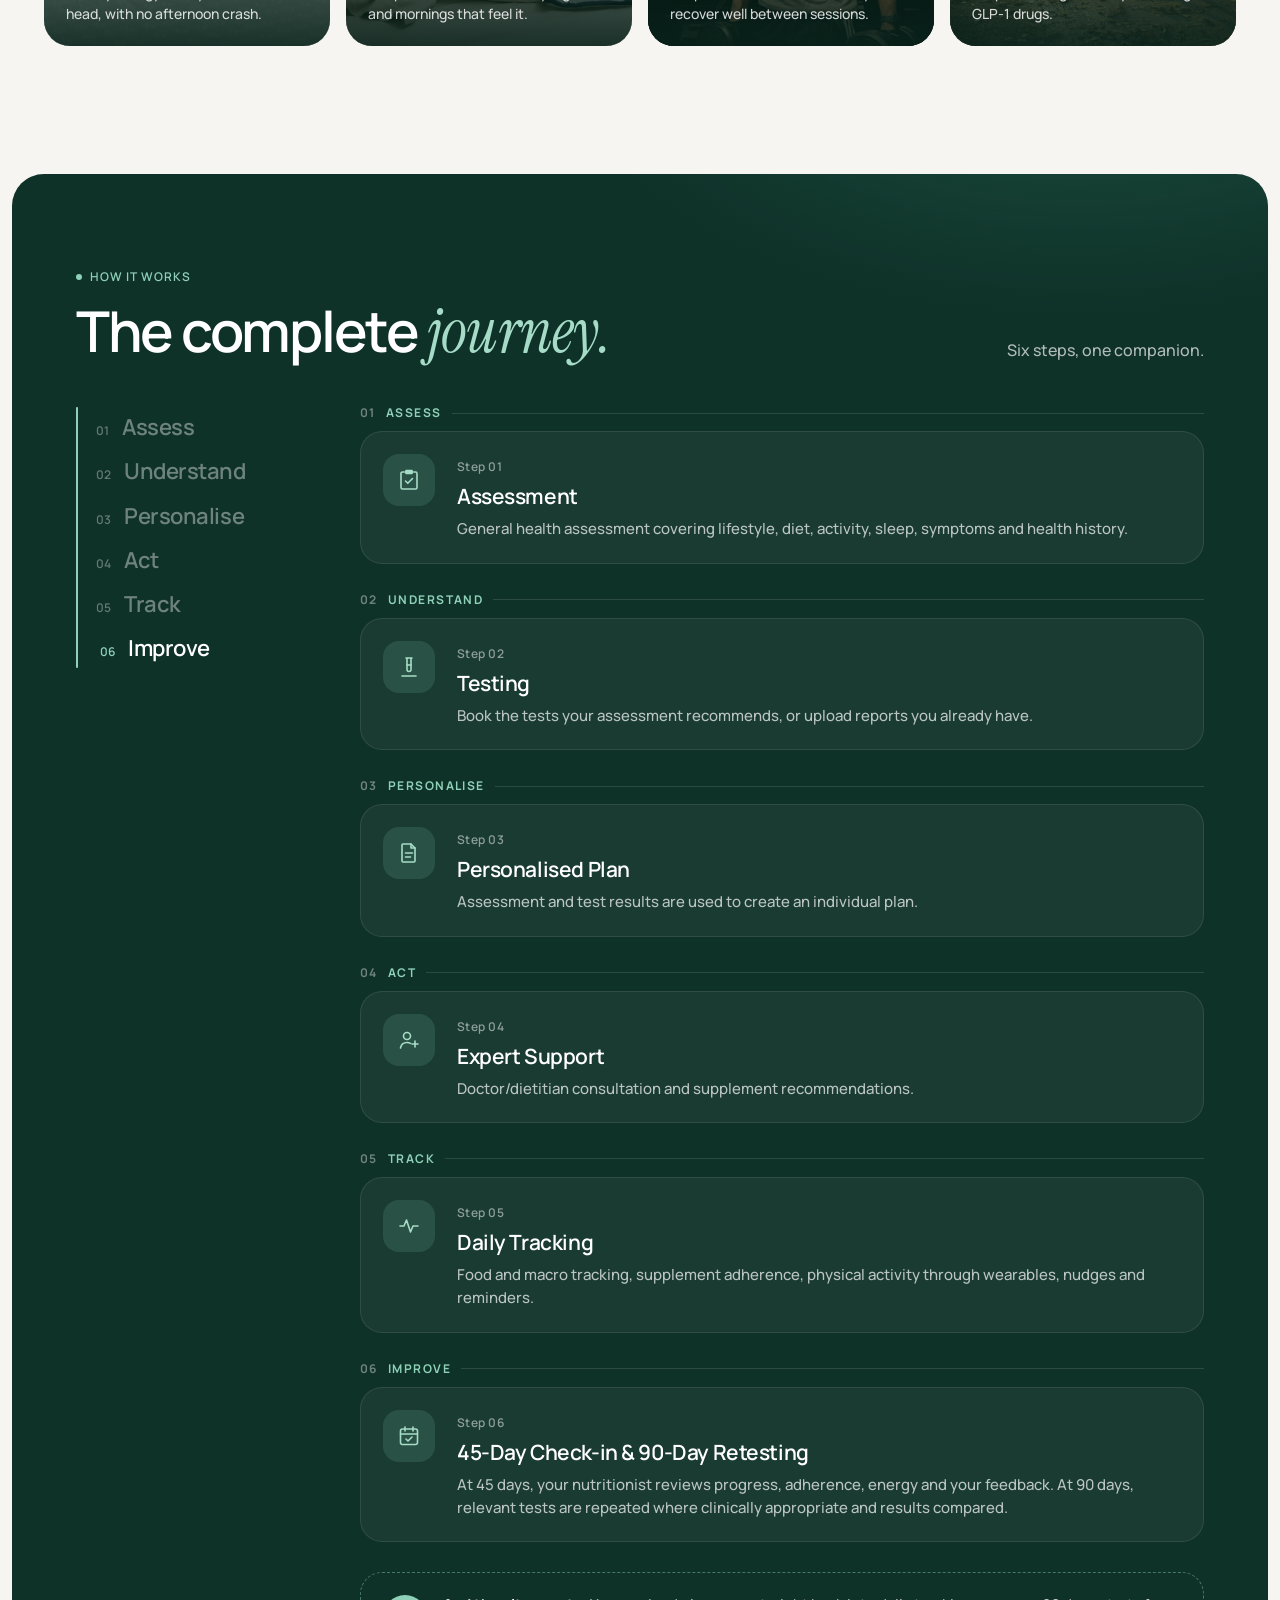
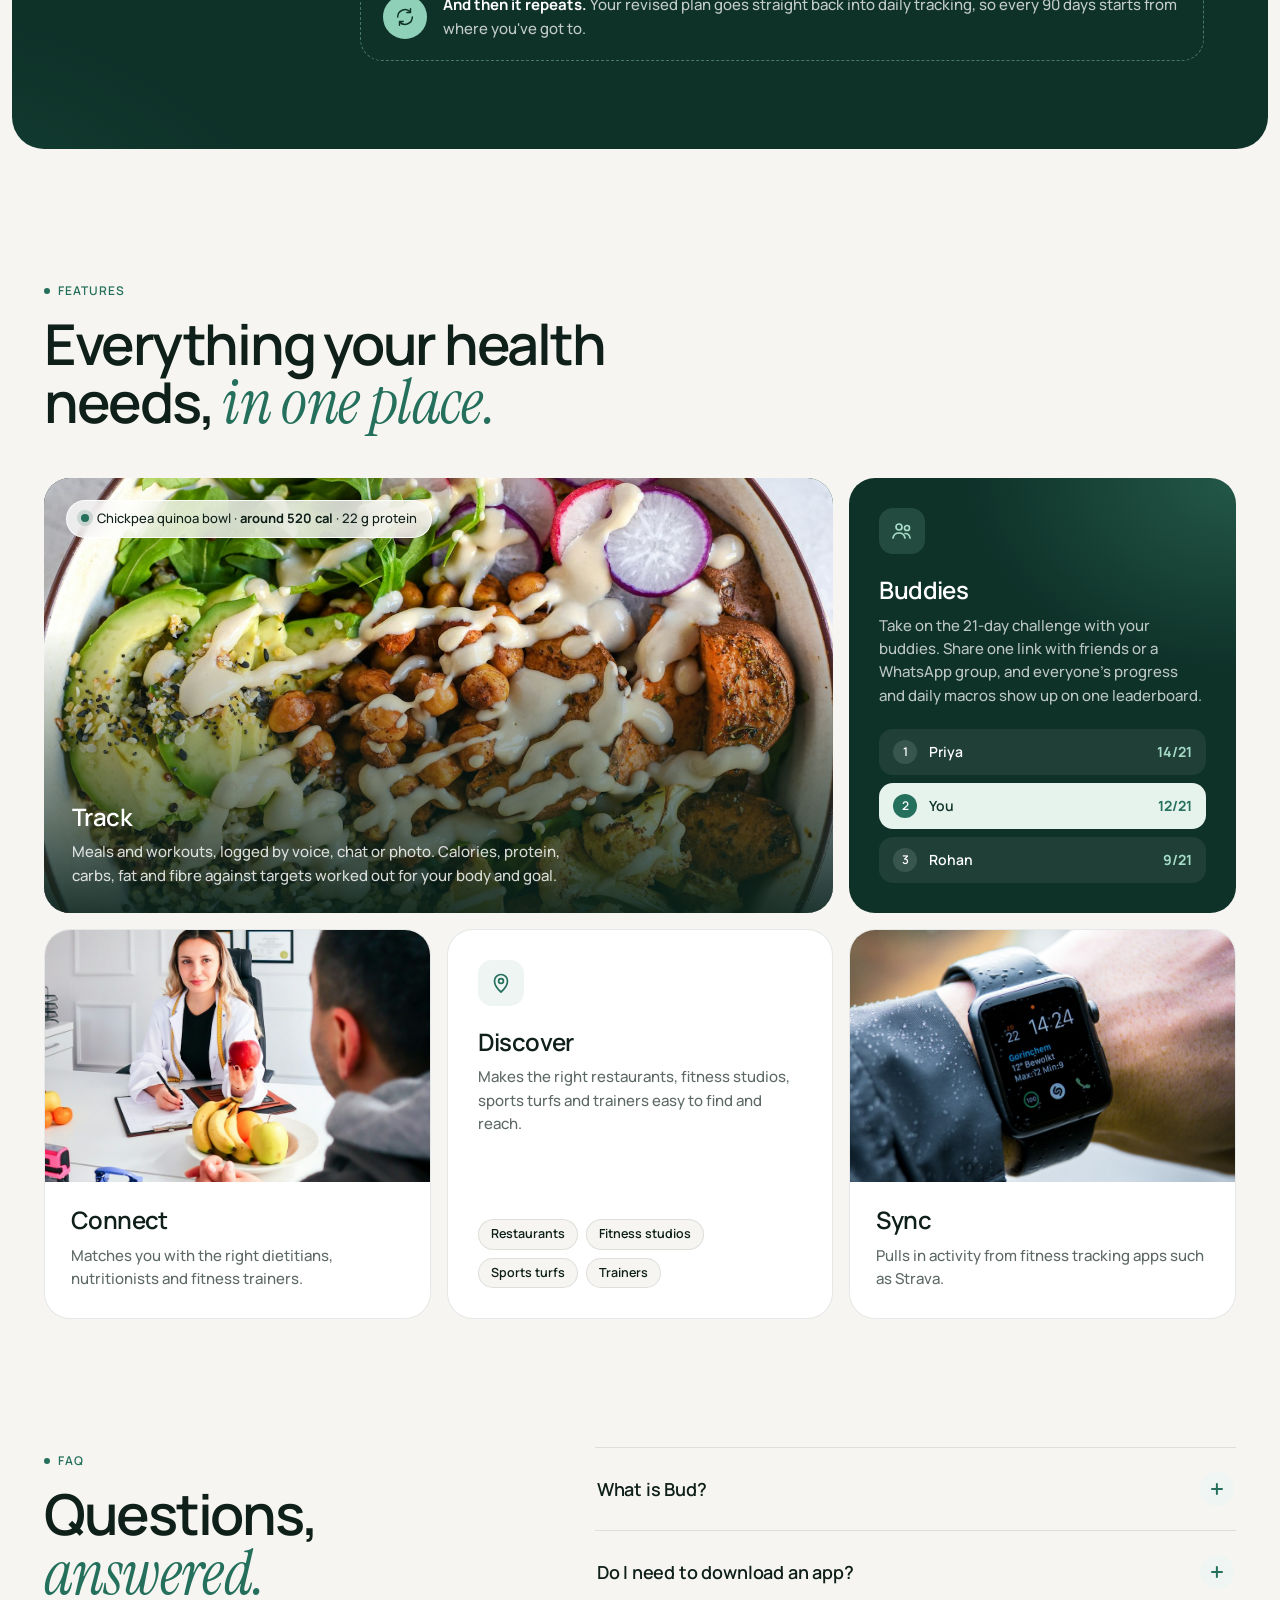
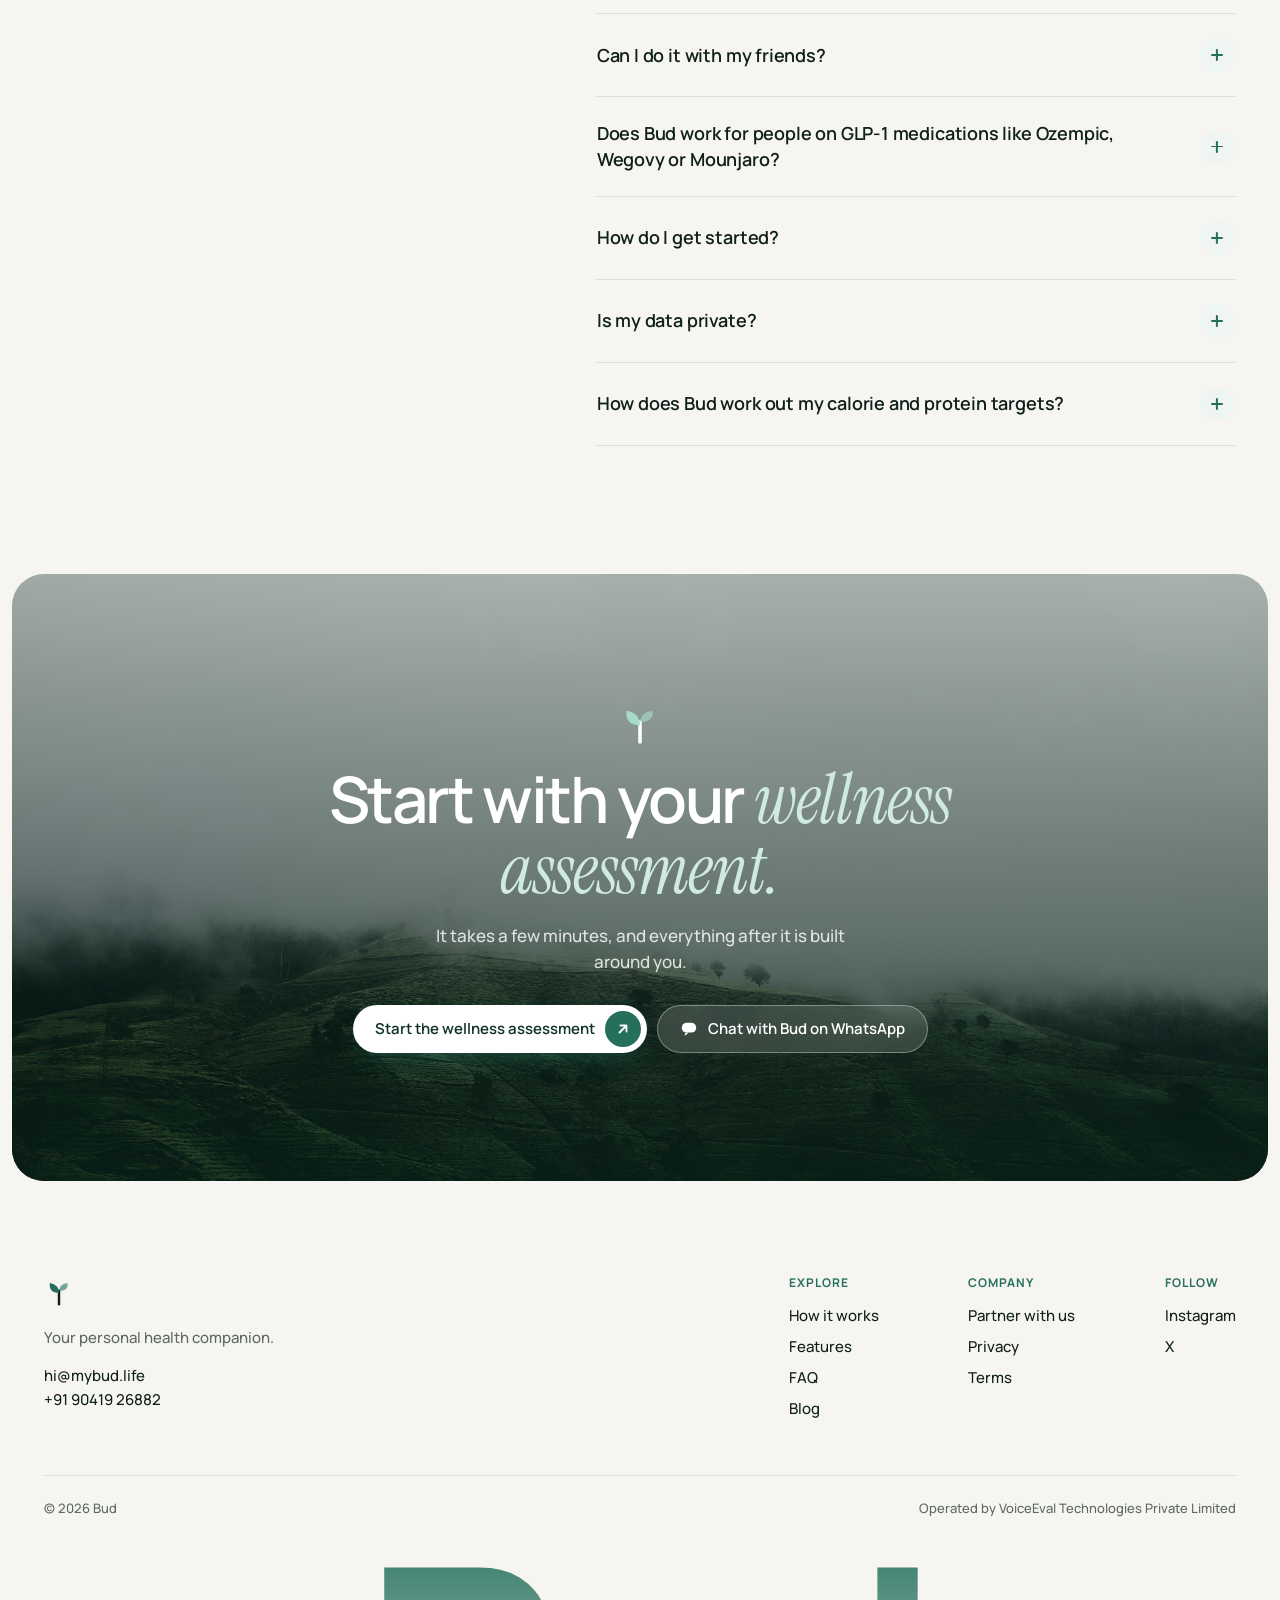
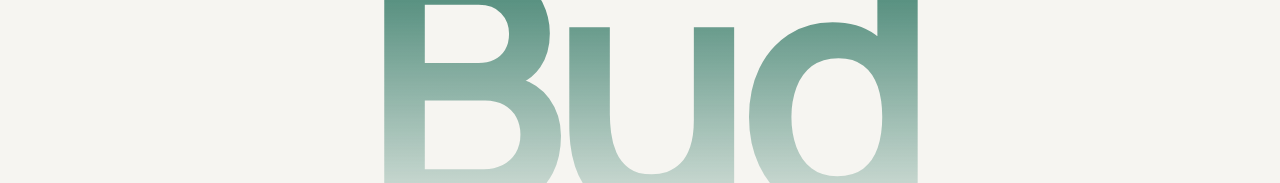
==== commit 61e2809e: "home: a stronger hero subtext, a fixed top bar and no floating cards on phones, and no Diet planning" ====
--- a/index.html
+++ b/index.html
@@ -659,11 +659,13 @@
     font: italic 400 1.12em/1 var(--serif);
     letter-spacing: -0.01em;
   }
-  .hero-copy { max-width: 360px; color: #fff; }
+  .hero-copy { max-width: 430px; color: #fff; }
   .hero-copy p {
     margin: 0;
-    font: 500 16px/1.55 var(--sans);
-    color: rgba(255, 255, 255, 0.86);
+    font: 500 19px/1.5 var(--sans);
+    letter-spacing: -0.01em;
+    color: #fff;
+    text-shadow: 0 1px 20px rgba(8, 30, 23, 0.45);
   }
   .hero-ctas { display: flex; flex-wrap: wrap; gap: 10px; margin-top: 20px; }
   .hero-cta-small { display: none; }
@@ -993,9 +995,7 @@
   .f-split { display: flex; flex-direction: column; }
   .f-split img { width: 100%; height: auto; aspect-ratio: 16 / 10.5; object-fit: cover; transition: transform 1.2s cubic-bezier(.2, .7, .2, 1); }
   .f-body { padding: 24px 26px 28px; }
-  .f-plain, .f-mint { padding: 30px; display: flex; flex-direction: column; }
-  .f-mint { background: var(--brand-50); border-color: transparent; }
-  .f-mint .f-icon { background: #fff; }
+  .f-plain { padding: 30px; display: flex; flex-direction: column; }
   .f-tags { display: flex; flex-wrap: wrap; gap: 8px; margin-top: auto; padding-top: 22px; }
   .f-tags span {
     padding: 8px 12px;
@@ -1005,11 +1005,6 @@
     font: 600 12.5px/1 var(--sans);
     color: var(--ink);
   }
-  .f-mint .f-tags span { background: #fff; border-color: transparent; color: var(--brand-700); }
-  .f-diet { grid-column: 1 / -1; flex-direction: row; align-items: center; justify-content: space-between; gap: 32px; }
-  .f-diet-main { max-width: 560px; }
-  .f-diet .f-tags { margin-top: 0; padding-top: 0; justify-content: flex-end; max-width: 420px; }
-  .f-diet .f-tags span { padding: 11px 16px; font-size: 14px; }
 
   /* ---------- FAQ ---------- */
   .faq {
@@ -1284,7 +1279,31 @@
   @media (max-width: 760px) {
     .hero { padding: 8px; }
     .hero-frame { border-radius: 26px; padding-bottom: 30px; background-size: auto 100%; }
-    .nav { padding: 16px 18px; }
+    /* the top bar stays put while the page scrolls under it */
+    html { scroll-padding-top: 92px; }
+    /* the hero is its own layer (isolation), so it has to sit above the page for the bar to */
+    .hero { position: relative; z-index: 20; }
+    .hero-frame { padding-top: 82px; }
+    .nav {
+      position: fixed;
+      top: 8px;
+      left: 8px;
+      right: 8px;
+      z-index: 50;
+      padding: 16px 18px;
+      border-radius: 26px;
+      border: 1px solid transparent;
+      transition: background-color .3s ease, box-shadow .3s ease, padding .3s ease, border-color .3s ease;
+    }
+    .nav.is-stuck {
+      padding-top: 10px;
+      padding-bottom: 10px;
+      background: rgba(246, 245, 241, 0.84);
+      border-color: rgba(255, 255, 255, 0.7);
+      box-shadow: 0 14px 34px -20px rgba(10, 35, 28, 0.45);
+      backdrop-filter: blur(18px) saturate(140%);
+      -webkit-backdrop-filter: blur(18px) saturate(140%);
+    }
     /* side by side on a phone, with Bud small between the two days */
     .flow { --fl-compact: 1; width: calc(100% - 24px); grid-template-columns: minmax(0, 1fr) 38px minmax(0, 1fr); }
     .fl-card { padding: 14px 12px 16px; border-radius: 18px; }
@@ -1305,7 +1324,8 @@
     .fl-orb::before { inset: -18px; }
     .fl-core { box-shadow: 0 10px 22px -10px rgba(10, 35, 28, 0.5), 0 0 0 4px rgba(255, 255, 255, 0.42); }
     .fl-core svg { width: 21px; height: 21px; }
-    .hero-cards { display: grid; grid-template-columns: 1fr 1fr; gap: 10px; padding: 30px 16px 0; }
+    .hero-cards { display: none; }
+    .hero-copy p { font-size: 17px; }
     .glass { width: auto; padding: 14px; border-radius: 18px; }
     .glass:nth-child(even) { margin-top: 30px; }
     .glass .k { font-size: 10px; }
@@ -1358,12 +1378,10 @@
   @media (max-width: 640px) {
     .bento { grid-template-columns: 1fr; }
     .f-track { grid-column: auto; }
-    .f-diet { flex-direction: column; align-items: flex-start; gap: 0; }
-    .f-diet .f-tags { justify-content: flex-start; padding-top: 22px; }
     .f-photo { min-height: 400px; }
     .f-chip { right: 18px; left: 18px; top: 18px; font-size: 12px; line-height: 1.45; border-radius: 16px; }
     .f-photo .f-text { left: 22px; right: 22px; bottom: 22px; }
-    .f-dark, .f-plain, .f-mint { padding: 24px; }
+    .f-dark, .f-plain { padding: 24px; }
     .faq-list summary { font-size: 16px; padding: 20px 0; }
     .faq-list details p { padding-right: 8px; font-size: 15px; }
     .cta-band { padding-left: 8px; padding-right: 8px; }
@@ -1734,14 +1752,6 @@
             <p>Pulls in activity from fitness tracking apps such as Strava.</p>
           </div>
         </article>
-        <article class="f-card f-mint f-diet reveal" style="--d:0">
-          <div class="f-diet-main">
-          <span class="f-icon"><svg viewBox="0 0 24 24" fill="none" stroke="currentColor" stroke-width="1.7" stroke-linecap="round" stroke-linejoin="round" aria-hidden="true"><path d="M5 19c0-8 5-13 14-14 0 9-5 14-13 14z"/><path d="M5 19c3-4 6-6 9-7.5"/></svg></span>
-          <h3>Diet planning</h3>
-          <p>Vegetarian, vegan or high-protein, and GLP-1 support with dose reminders.</p>
-          </div>
-          <div class="f-tags"><span>Vegetarian</span><span>Vegan</span><span>High-protein</span><span>GLP-1</span></div>
-        </article>
       </div>
     </section>
 
@@ -1950,6 +1960,20 @@
     });
     dialog.querySelector('.dialog-close').addEventListener('click', function () { dialog.close(); });
     dialog.addEventListener('click', function (ev) { if (ev.target === dialog) dialog.close(); });
+  })();
+
+  /* Phones keep the top bar fixed; it gains a glass background once the
+     page has scrolled, so it stays readable over every section. */
+  (function () {
+    var bar = document.querySelector('.nav');
+    if (!bar) return;
+    var stuck = false;
+    function check() {
+      var now = window.scrollY > 8;
+      if (now !== stuck) { stuck = now; bar.classList.toggle('is-stuck', now); }
+    }
+    window.addEventListener('scroll', check, { passive: true });
+    check();
   })();
 
   /* Hero flow: day 1 -> Bud -> day 90, on a slow loop. The page starts on
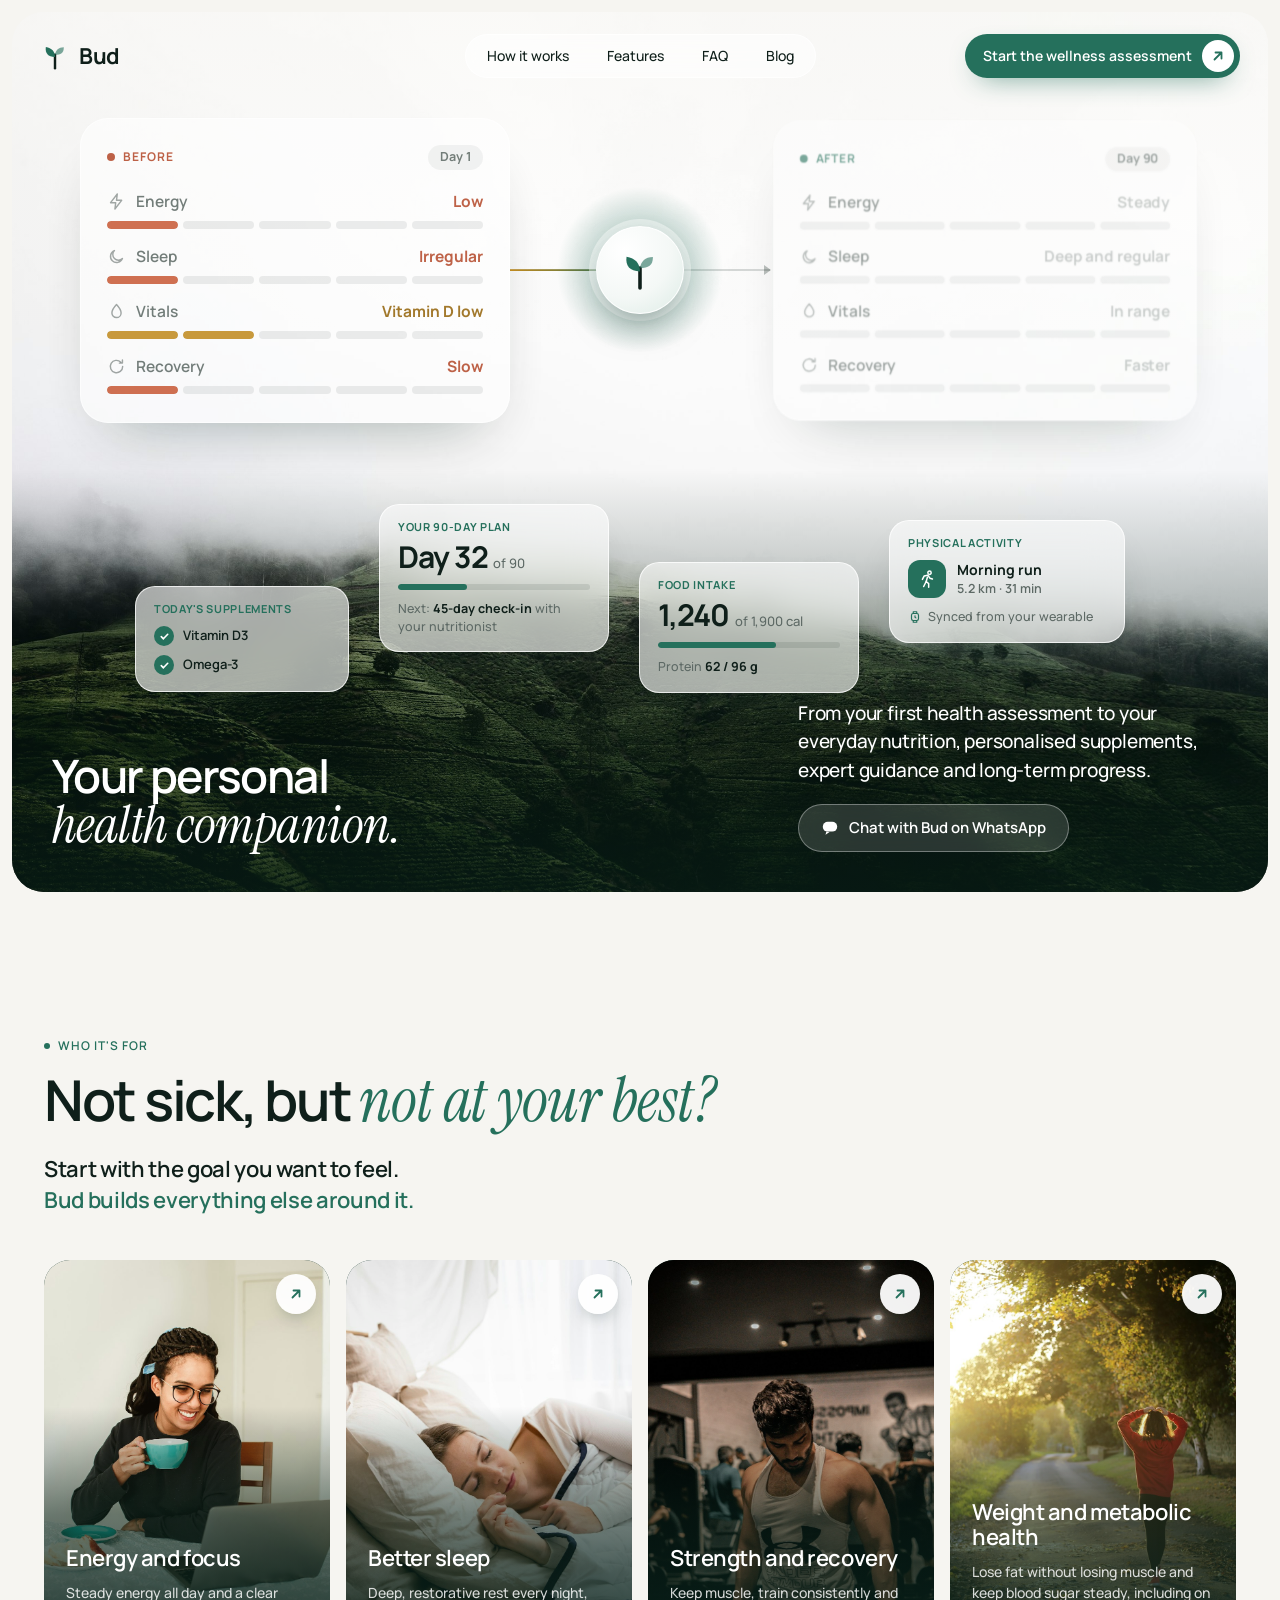
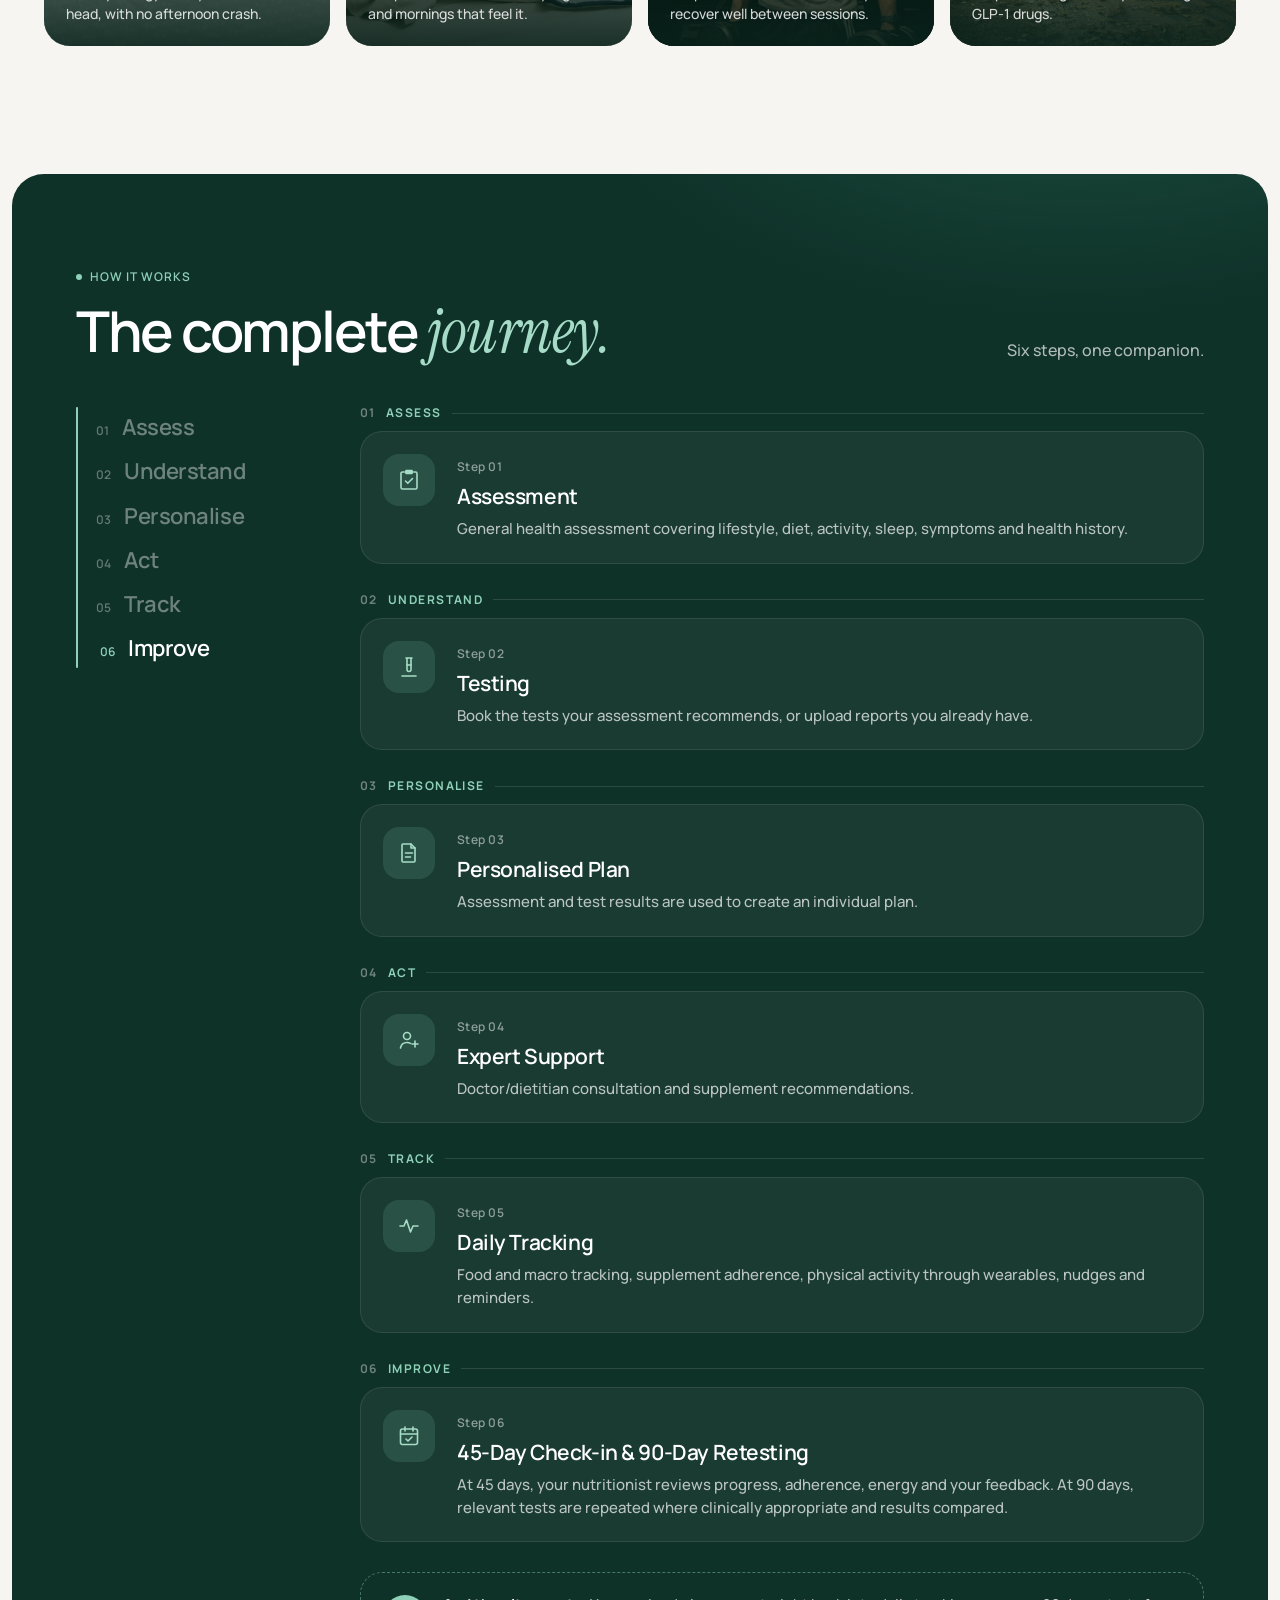
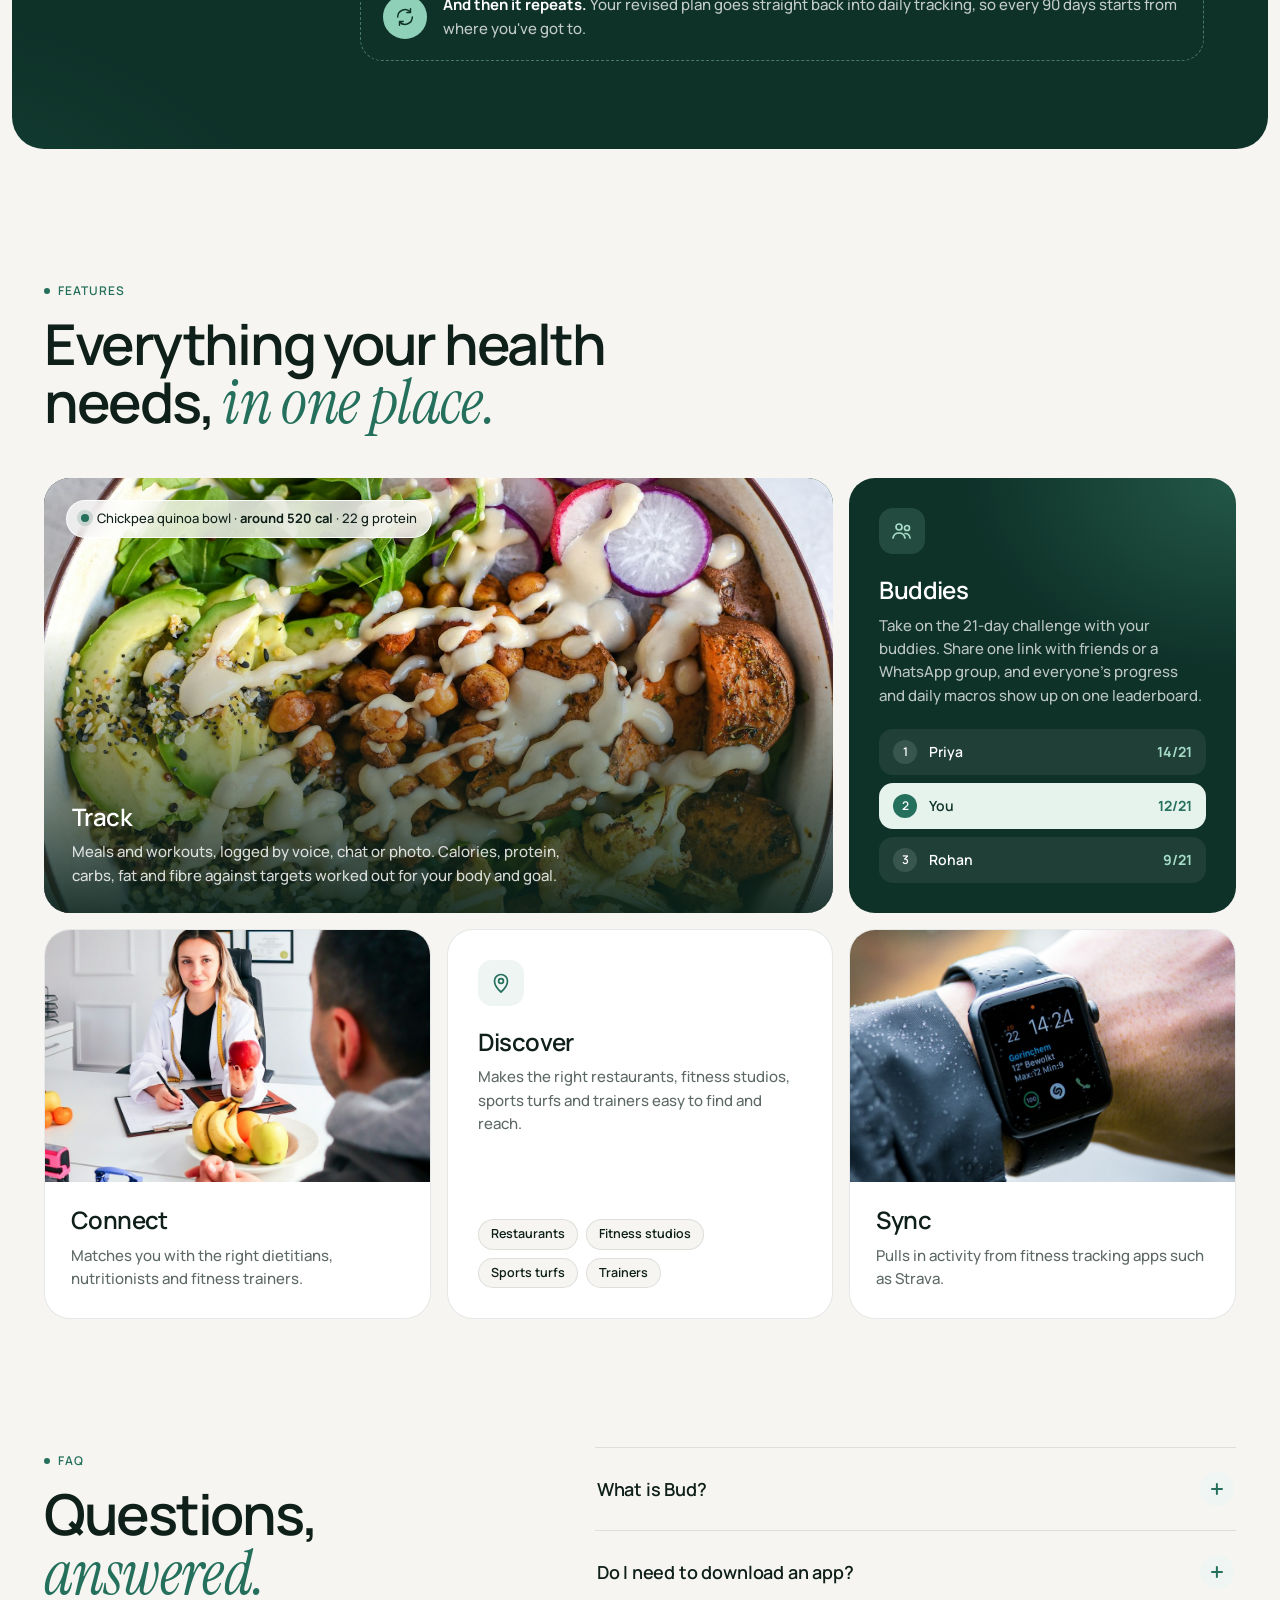
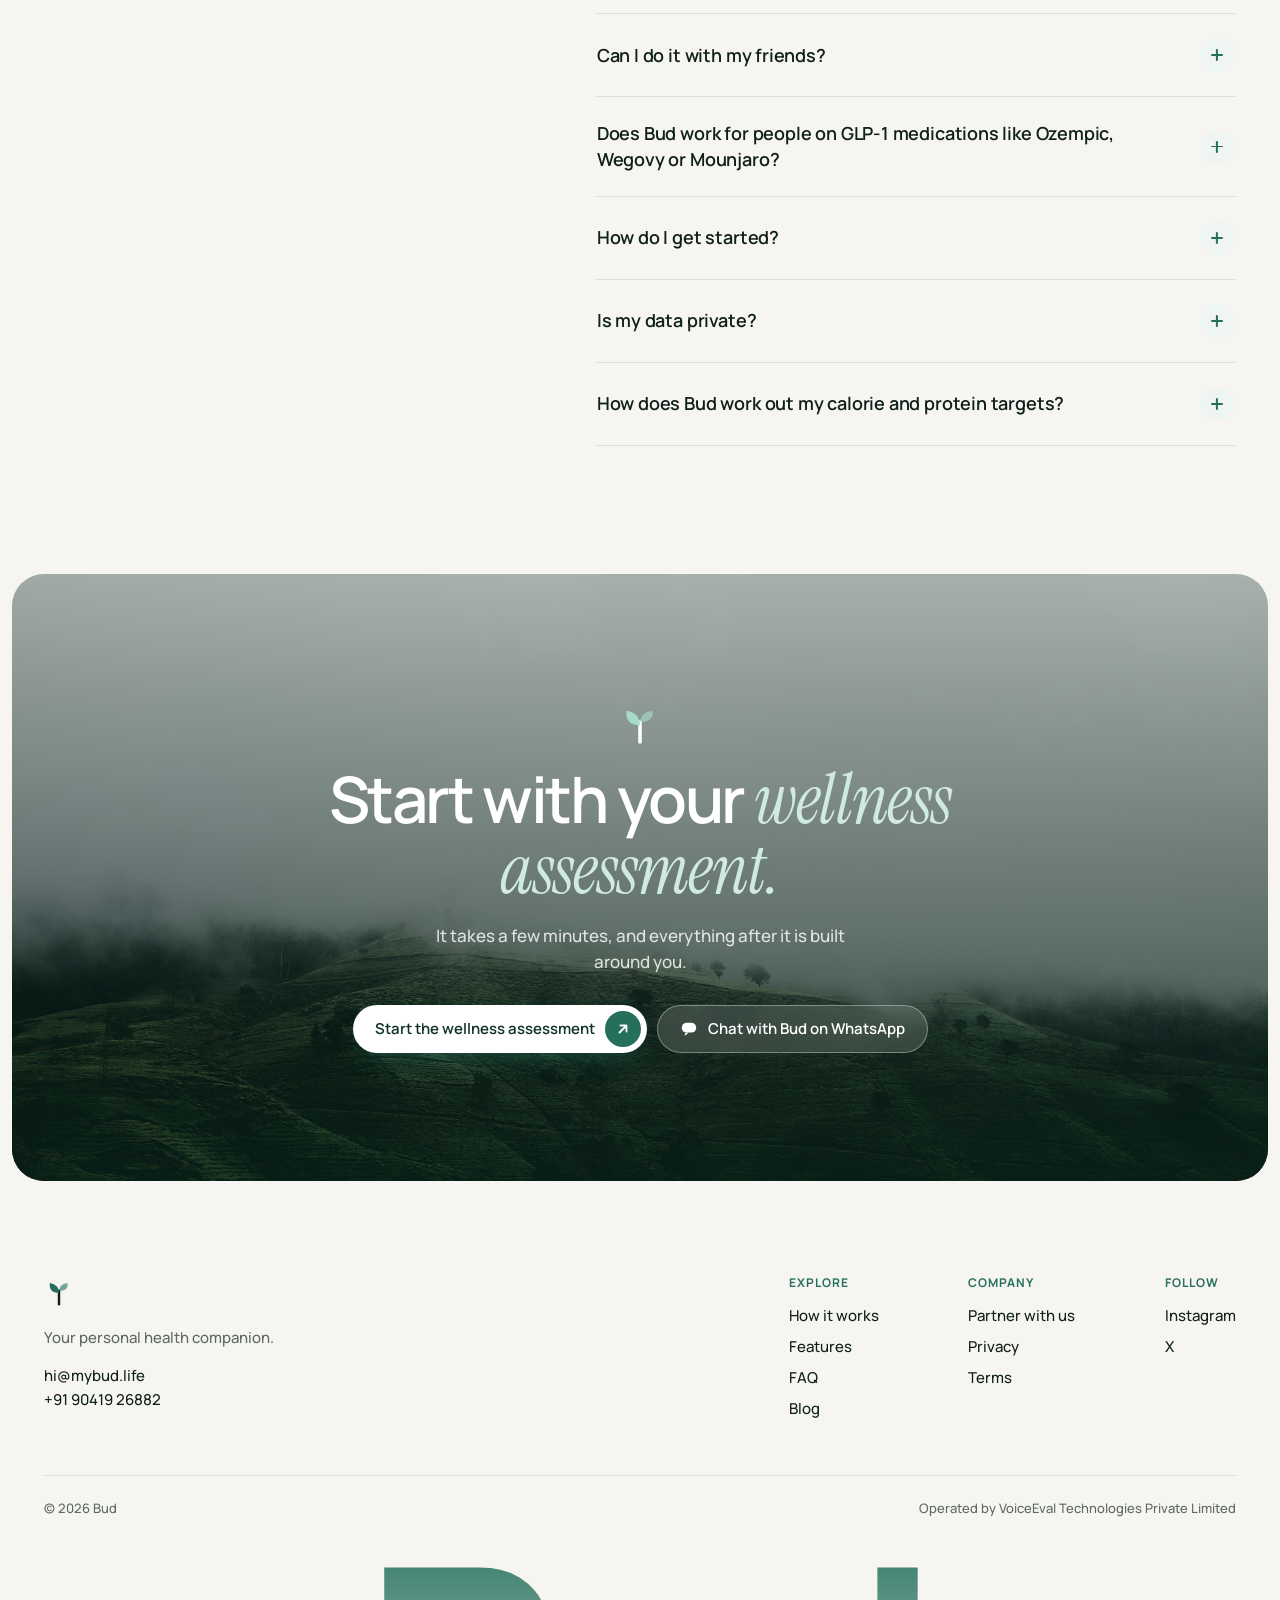
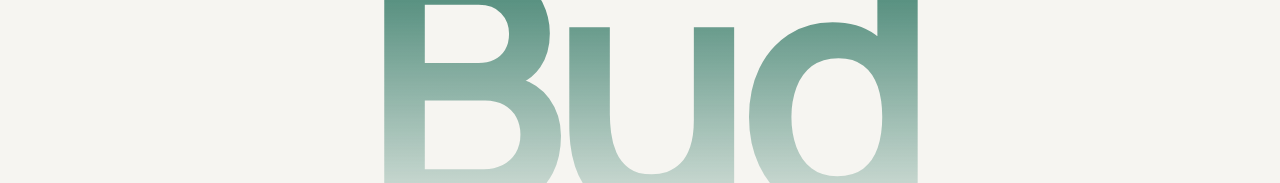
==== commit 64af5450: "home and assessment: drop the goal card numbers, and fit the assessment's start button on a phone's " ====
--- a/index.html
+++ b/index.html
@@ -754,19 +754,6 @@
     transition: opacity .5s ease;
   }
   .goal:hover img { transform: scale(1.06); }
-  .goal-num {
-    position: absolute;
-    top: 16px;
-    left: 16px;
-    padding: 7px 12px;
-    border-radius: 100px;
-    background: rgba(9, 34, 27, 0.38);
-    border: 1px solid rgba(255, 255, 255, 0.28);
-    backdrop-filter: blur(10px);
-    -webkit-backdrop-filter: blur(10px);
-    font: 700 12px/1 var(--sans);
-    letter-spacing: 0.04em;
-  }
   .goal-text { position: absolute; left: 22px; right: 22px; bottom: 22px; }
   .goal h3 { margin: 0; font: 600 22px/1.15 var(--sans); letter-spacing: -0.02em; }
   .goal p { margin: 10px 0 0; font: 500 14px/1.5 var(--sans); color: rgba(255, 255, 255, 0.82); }
@@ -1573,7 +1560,6 @@
       <div class="goal-grid">
         <a class="goal reveal" style="--d:0" href="/assessment?goal=energy" aria-label="Energy and focus: start the assessment with this goal">
           <img src="/img/goal-energy.jpg" alt="A woman with a cup of tea at her laptop on a bright morning" width="900" height="1125" loading="lazy">
-          <span class="goal-num">01</span>
           <span class="goal-go" aria-hidden="true"><svg viewBox="0 0 16 16" fill="none"><path d="M4.5 11.5l7-7M5.5 4.5h6v6" stroke="currentColor" stroke-width="1.8" stroke-linecap="round" stroke-linejoin="round"/></svg></span>
           <div class="goal-text">
             <h3>Energy and focus</h3>
@@ -1582,7 +1568,6 @@
         </a>
         <a class="goal reveal" style="--d:1" href="/assessment?goal=sleep" aria-label="Better sleep: start the assessment with this goal">
           <img src="/img/goal-sleep.jpg" alt="A woman sleeping peacefully on white pillows" width="900" height="1125" loading="lazy">
-          <span class="goal-num">02</span>
           <span class="goal-go" aria-hidden="true"><svg viewBox="0 0 16 16" fill="none"><path d="M4.5 11.5l7-7M5.5 4.5h6v6" stroke="currentColor" stroke-width="1.8" stroke-linecap="round" stroke-linejoin="round"/></svg></span>
           <div class="goal-text">
             <h3>Better sleep</h3>
@@ -1591,7 +1576,6 @@
         </a>
         <a class="goal reveal" style="--d:2" href="/assessment?goal=strength" aria-label="Strength and recovery: start the assessment with this goal">
           <img src="/img/goal-strength.jpg" alt="A man training with dumbbells in a gym" width="900" height="1125" loading="lazy">
-          <span class="goal-num">03</span>
           <span class="goal-go" aria-hidden="true"><svg viewBox="0 0 16 16" fill="none"><path d="M4.5 11.5l7-7M5.5 4.5h6v6" stroke="currentColor" stroke-width="1.8" stroke-linecap="round" stroke-linejoin="round"/></svg></span>
           <div class="goal-text">
             <h3>Strength and recovery</h3>
@@ -1600,7 +1584,6 @@
         </a>
         <a class="goal reveal" style="--d:3" href="/assessment?goal=weight" aria-label="Weight and metabolic health: start the assessment with this goal">
           <img src="/img/goal-weight.jpg" alt="A woman out for a walk on a sunlit tree-lined path" width="900" height="1125" loading="lazy">
-          <span class="goal-num">04</span>
           <span class="goal-go" aria-hidden="true"><svg viewBox="0 0 16 16" fill="none"><path d="M4.5 11.5l7-7M5.5 4.5h6v6" stroke="currentColor" stroke-width="1.8" stroke-linecap="round" stroke-linejoin="round"/></svg></span>
           <div class="goal-text">
             <h3>Weight and metabolic health</h3>
